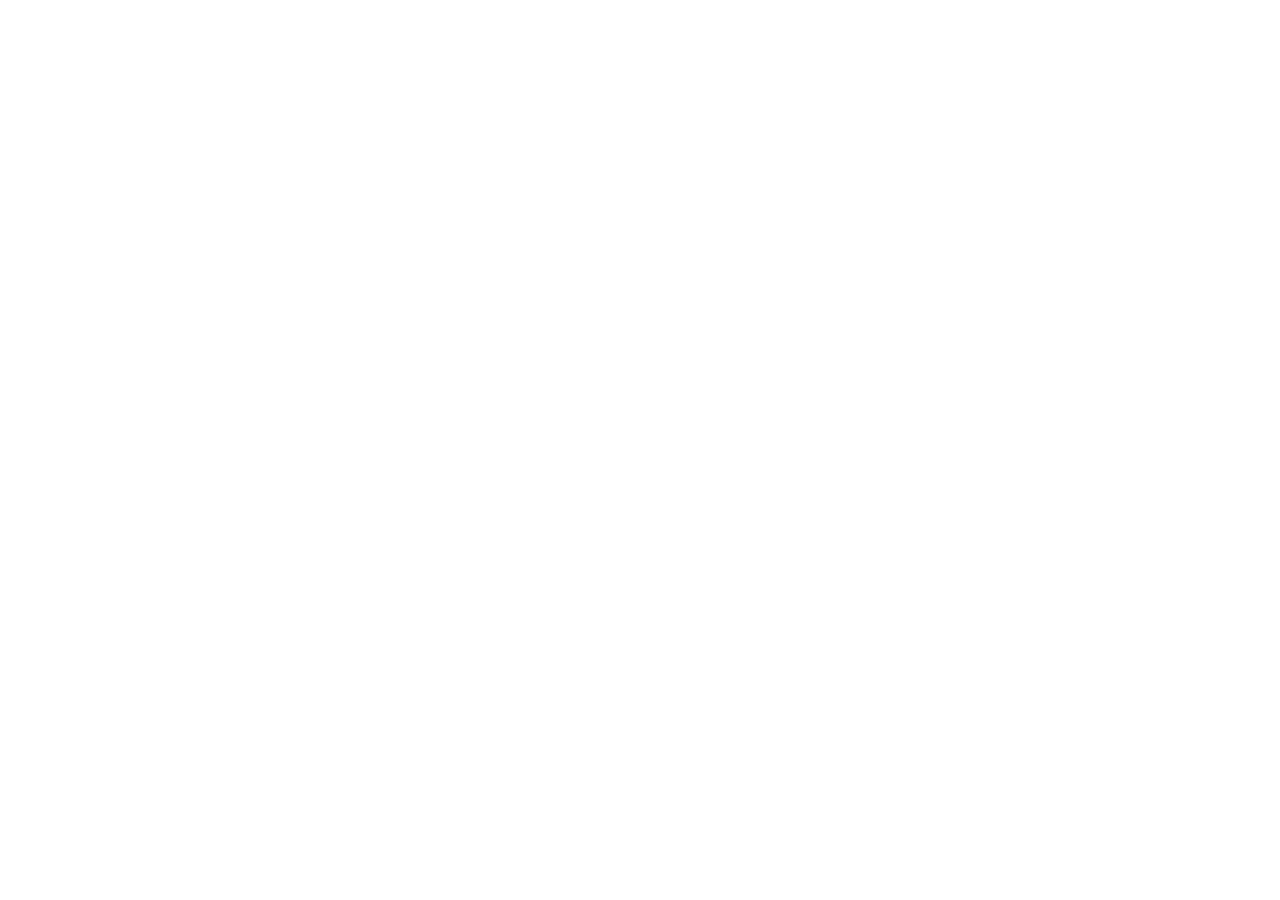
==== framework.html @ 49a5660b "Add framework.html" ====
<!DOCTYPE html>
<html lang="en">
<head>
<meta charset="UTF-8">
<meta name="viewport" content="width=device-width, initial-scale=1.0">
<title>The Integrated Field Marketing Framework — Jason Singh</title>
<link href="https://fonts.googleapis.com/css2?family=DM+Sans:wght@300;400;500;600&family=DM+Serif+Display&display=swap" rel="stylesheet">
<style>
:root{--purple:#7D2AE7;--purple-light:#EEEDFE;--purple-mid:#ccc8f0;--purple-dark:#3C3489;--teal:#07B9CE;--teal-light:#e5f8fa;--teal-mid:#a3e5ea;--teal-dark:#085041;--blue:#2A89DA;--blue-light:#E6F1FB;--text:#1a1a1e;--text-2:#444;--text-3:#666;--text-4:#999;--bg:#fff;--bg-2:#f9f9f7;--border:#e4e4e4;--border-light:#f0f0ee}
*{box-sizing:border-box;margin:0;padding:0}body{font-family:'DM Sans',sans-serif;color:var(--text);background:var(--bg)}
nav{position:sticky;top:0;z-index:100;background:rgba(255,255,255,.95);backdrop-filter:blur(12px);border-bottom:1px solid var(--border);padding:0 40px}
nav .nav-inner{max-width:960px;margin:0 auto;display:flex;align-items:center;justify-content:space-between;height:52px}
nav .nav-name{font-size:13px;font-weight:500}nav .nav-name span{color:var(--purple);font-weight:600}
nav ul{list-style:none;display:flex;gap:6px}
nav a{font-size:11px;font-weight:500;color:var(--text-3);text-decoration:none;padding:6px 12px;border-radius:6px;transition:all .2s}
nav a:hover,nav a.active{background:var(--purple-light);color:var(--purple-dark)}
main{max-width:960px;margin:0 auto;padding:0 40px}
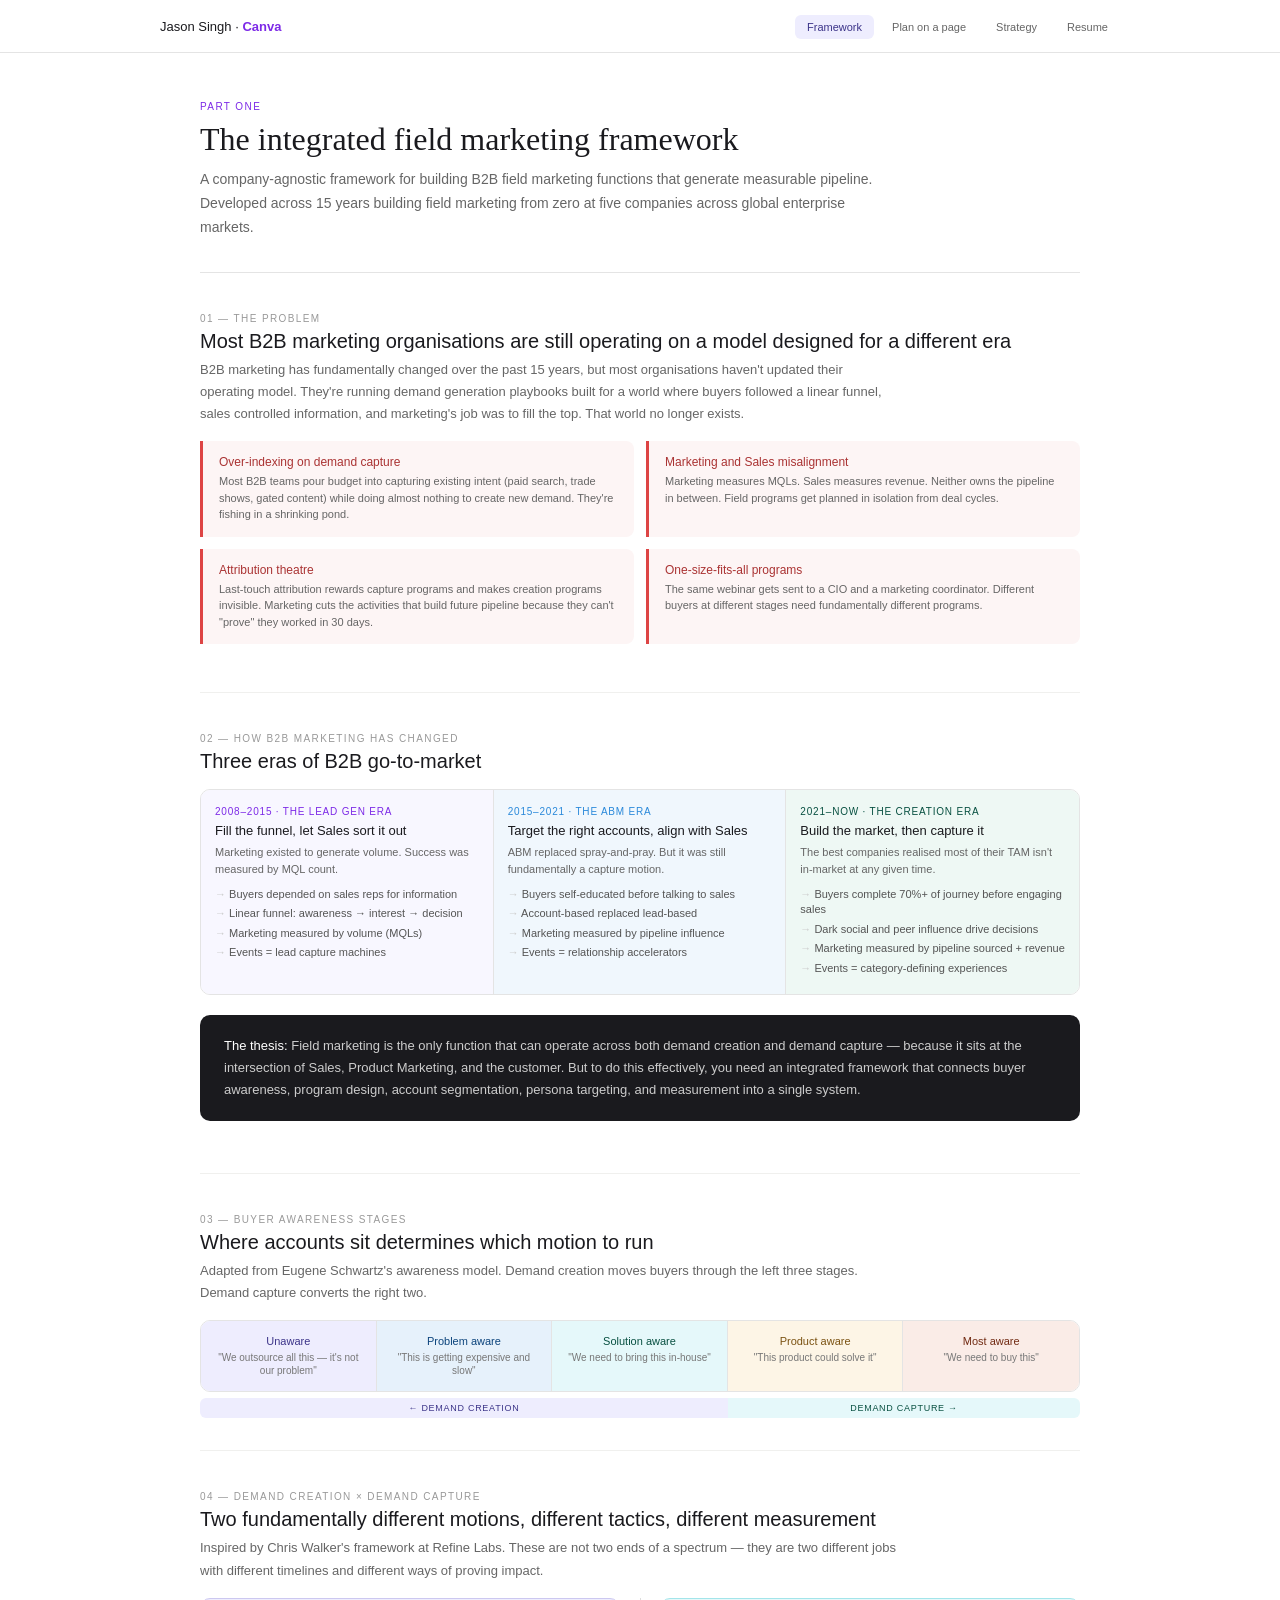
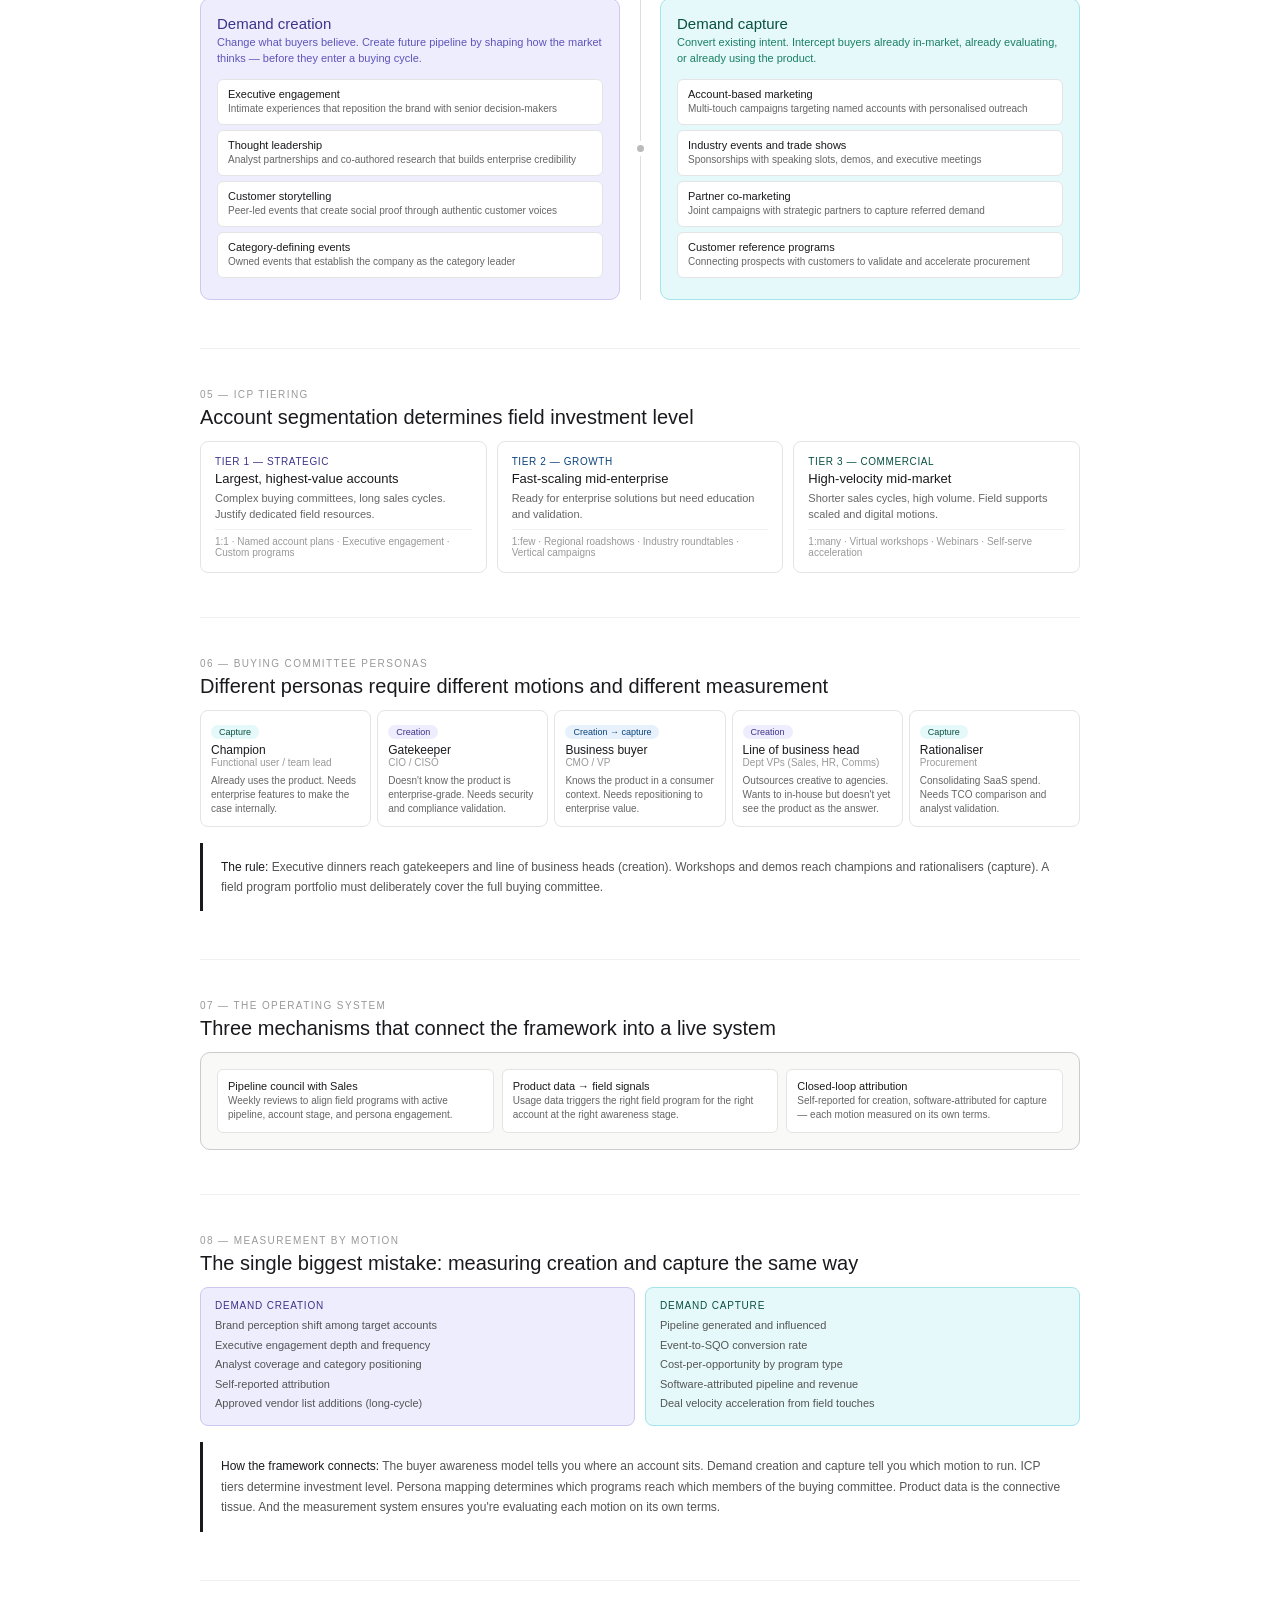
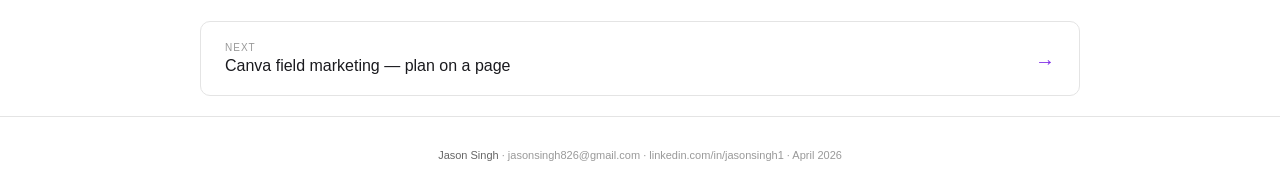
==== commit 2938a61f: "Add files via upload" ====
--- a/framework.html
+++ b/framework.html
@@ -14,4 +14,206 @@
 nav ul{list-style:none;display:flex;gap:6px}
 nav a{font-size:11px;font-weight:500;color:var(--text-3);text-decoration:none;padding:6px 12px;border-radius:6px;transition:all .2s}
 nav a:hover,nav a.active{background:var(--purple-light);color:var(--purple-dark)}
-main{max-width:960px;margin:0 auto;padding:0 40px}+main{max-width:960px;margin:0 auto;padding:0 40px}
+.hero{padding:48px 0 32px;border-bottom:1px solid var(--border)}
+.hero-eyebrow{font-size:10px;font-weight:500;letter-spacing:.14em;text-transform:uppercase;color:var(--purple);margin-bottom:8px}
+.hero h1{font-family:'DM Serif Display',serif;font-size:32px;font-weight:400;line-height:1.2;margin-bottom:10px}
+.hero-sub{font-size:14px;color:var(--text-3);line-height:1.7;max-width:700px}
+.section{padding:40px 0 32px;border-bottom:1px solid var(--border-light)}
+.section:last-child{border:none}
+.sec-num{font-size:10px;font-weight:500;letter-spacing:.14em;text-transform:uppercase;color:var(--text-4);margin-bottom:6px}
+.sec-title{font-size:20px;font-weight:500;margin-bottom:6px}
+.sec-desc{font-size:13px;color:var(--text-3);line-height:1.7;margin-bottom:16px;max-width:700px}
+h3{font-size:14px;font-weight:500;margin-bottom:6px}
+p{font-size:13px;color:var(--text-2);line-height:1.7}
+.problem-grid{display:grid;grid-template-columns:1fr 1fr;gap:12px;margin:16px 0}
+.problem{padding:14px 16px;border-left:3px solid #d44;border-radius:0 8px 8px 0;background:#fdf5f5}
+.problem .pr-ttl{font-size:12px;font-weight:500;color:#a33;margin-bottom:4px}
+.problem .pr-desc{font-size:11px;color:var(--text-3);line-height:1.5}
+.era-grid{display:grid;grid-template-columns:1fr 1fr 1fr;gap:0;border-radius:10px;overflow:hidden;border:1px solid var(--border);margin:16px 0}
+.era{padding:16px 14px}.era:not(:last-child){border-right:1px solid var(--border)}
+.era-label{font-size:10px;font-weight:500;letter-spacing:.08em;text-transform:uppercase;margin-bottom:6px}
+.era-title{font-size:13px;font-weight:500;margin-bottom:6px}
+.era-desc{font-size:11px;color:var(--text-3);line-height:1.5}
+.era-list{list-style:none;padding:0;margin-top:8px}
+.era-list li{font-size:11px;color:#555;padding:2px 0;line-height:1.4}.era-list li::before{content:"→ ";color:#ccc}
+.e1{background:#f8f7ff}.e1 .era-label{color:var(--purple)}
+.e2{background:#f0f7fd}.e2 .era-label{color:var(--blue)}
+.e3{background:#eef8f4}.e3 .era-label{color:var(--teal-dark)}
+.thesis{padding:20px 24px;background:var(--text);color:#fff;border-radius:10px;margin:20px 0}
+.thesis p{color:#ccc;font-size:13px;line-height:1.7}.thesis b{color:#fff;font-weight:500}
+.awareness{display:grid;grid-template-columns:repeat(5,1fr);gap:0;border-radius:10px;overflow:hidden;border:1px solid var(--border);margin:12px 0 6px}
+.aw{padding:14px 10px;text-align:center}.aw:not(:last-child){border-right:1px solid var(--border)}
+.aw-stage{font-size:11px;font-weight:500;margin-bottom:4px}.aw-desc{font-size:10px;color:#777;line-height:1.3}
+.a1{background:var(--purple-light)}.a1 .aw-stage{color:var(--purple-dark)}
+.a2{background:var(--blue-light)}.a2 .aw-stage{color:#0C447C}
+.a3{background:var(--teal-light)}.a3 .aw-stage{color:var(--teal-dark)}
+.a4{background:#FDF5E6}.a4 .aw-stage{color:#7a5212}
+.a5{background:#FAECE7}.a5 .aw-stage{color:#712B13}
+.motion-bar{display:grid;grid-template-columns:3fr 2fr;gap:0;border-radius:6px;overflow:hidden;font-size:9px;font-weight:500;letter-spacing:.08em;text-transform:uppercase}
+.mb-create{background:var(--purple-light);color:var(--purple-dark);padding:5px 12px;text-align:center}
+.mb-capture{background:var(--teal-light);color:var(--teal-dark);padding:5px 12px;text-align:center}
+.motion-cols{display:grid;grid-template-columns:1fr 40px 1fr;gap:0;margin:16px 0}
+.mot{border-radius:10px;padding:16px}
+.mot-create{background:var(--purple-light);border:1px solid var(--purple-mid)}
+.mot-capture{background:var(--teal-light);border:1px solid var(--teal-mid)}
+.mot h3{font-size:15px;font-weight:500;margin-bottom:2px}.mot .mot-sub{font-size:11px;line-height:1.5;margin-bottom:12px}
+.mot-create h3{color:var(--purple-dark)}.mot-create .mot-sub{color:#5e54b8}
+.mot-capture h3{color:var(--teal-dark)}.mot-capture .mot-sub{color:#1a8062}
+.tactic{padding:8px 10px;background:#fff;border:1px solid var(--border);border-radius:6px;margin-bottom:5px}
+.tactic .t-ttl{font-size:11px;font-weight:500}.tactic .t-desc{font-size:10px;color:var(--text-3);line-height:1.4;margin-top:2px}
+.mid{display:flex;flex-direction:column;align-items:center;justify-content:center;gap:4px}
+.mid-line{width:1px;flex:1;background:#ddd}.mid-dot{width:7px;height:7px;border-radius:50%;background:#bbb}
+.icp-grid{display:grid;grid-template-columns:repeat(3,1fr);gap:10px;margin:12px 0}
+.icp{padding:14px;border:1px solid var(--border);border-radius:8px}
+.icp-tier{font-size:10px;font-weight:500;letter-spacing:.06em;text-transform:uppercase;margin-bottom:4px}
+.t1 .icp-tier{color:var(--purple-dark)}.t2 .icp-tier{color:#0C447C}.t3 .icp-tier{color:var(--teal-dark)}
+.icp-name{font-size:13px;font-weight:500;margin-bottom:4px}.icp-detail{font-size:11px;color:var(--text-3);line-height:1.5}
+.icp-approach{font-size:10px;color:var(--text-4);margin-top:6px;padding-top:6px;border-top:1px solid var(--border-light)}
+.persona-grid{display:grid;grid-template-columns:repeat(5,1fr);gap:6px;margin:12px 0}
+.persona{padding:10px;border:1px solid var(--border);border-radius:8px}
+.p-role{font-size:12px;font-weight:500}.p-title{font-size:10px;color:var(--text-4);margin-bottom:6px}
+.p-motion{display:inline-block;font-size:9px;font-weight:500;padding:2px 8px;border-radius:10px;margin-bottom:4px}
+.p-motion.creation{background:var(--purple-light);color:var(--purple-dark)}
+.p-motion.capture{background:var(--teal-light);color:var(--teal-dark)}
+.p-motion.both{background:var(--blue-light);color:#0C447C}
+.p-desc{font-size:10px;color:var(--text-3);line-height:1.4;margin-top:4px}
+.bridge{padding:16px;border:1px solid #ccc;border-radius:10px;background:var(--bg-2);margin:12px 0}
+.bridge-label{font-size:10px;font-weight:500;letter-spacing:.1em;text-transform:uppercase;color:var(--text-4);margin-bottom:8px}
+.bridge-grid{display:grid;grid-template-columns:1fr 1fr 1fr;gap:8px}
+.b-item{padding:10px;border-radius:6px;border:1px solid var(--border);background:#fff}
+.b-item .b-ttl{font-size:11px;font-weight:500}.b-item .b-desc{font-size:10px;color:var(--text-3);line-height:1.4;margin-top:2px}
+.measure{display:grid;grid-template-columns:1fr 1fr;gap:10px;margin:12px 0}
+.m-col{padding:12px 14px;border-radius:8px}
+.m-create{background:var(--purple-light);border:1px solid var(--purple-mid)}
+.m-capture{background:var(--teal-light);border:1px solid var(--teal-mid)}
+.m-col .m-label{font-size:10px;font-weight:500;letter-spacing:.08em;text-transform:uppercase;margin-bottom:5px}
+.m-create .m-label{color:var(--purple-dark)}.m-capture .m-label{color:var(--teal-dark)}
+.m-col ul{list-style:none;padding:0}.m-col li{font-size:11px;color:#555;padding:2px 0;line-height:1.4}
+.insight{padding:14px 18px;border-left:3px solid var(--text);font-size:12px;color:#555;line-height:1.7;margin:16px 0}.insight b{color:var(--text);font-weight:500}
+.next-page{display:block;margin:40px 0 20px;padding:20px 24px;border:1px solid var(--border);border-radius:10px;text-decoration:none;color:var(--text);transition:all .2s}
+.next-page:hover{border-color:var(--purple);box-shadow:0 4px 20px rgba(125,42,231,.08)}
+.next-page .np-label{font-size:10px;font-weight:500;letter-spacing:.1em;text-transform:uppercase;color:var(--text-4);margin-bottom:4px}
+.next-page .np-title{font-size:16px;font-weight:500}
+.next-page .np-arrow{float:right;font-size:20px;color:var(--purple);margin-top:8px}
+footer{padding:32px 0;margin-top:20px;border-top:1px solid var(--border);font-size:11px;color:var(--text-4);text-align:center}footer b{color:var(--text-3);font-weight:500}
+</style>
+</head>
+<body>
+<nav><div class="nav-inner">
+<div class="nav-name">Jason Singh · <span>Canva</span></div>
+<ul>
+<li><a href="framework.html" class="active">Framework</a></li>
+<li><a href="plan.html">Plan on a page</a></li>
+<li><a href="strategy.html">Strategy</a></li>
+<li><a href="resume.html">Resume</a></li>
+</ul>
+</div></nav>
+<main>
+<div class="hero">
+<div class="hero-eyebrow">Part one</div>
+<h1>The integrated field marketing framework</h1>
+<p class="hero-sub">A company-agnostic framework for building B2B field marketing functions that generate measurable pipeline. Developed across 15 years building field marketing from zero at five companies across global enterprise markets.</p>
+</div>
+
+<div class="section">
+<div class="sec-num">01 — The problem</div>
+<div class="sec-title">Most B2B marketing organisations are still operating on a model designed for a different era</div>
+<p class="sec-desc">B2B marketing has fundamentally changed over the past 15 years, but most organisations haven't updated their operating model. They're running demand generation playbooks built for a world where buyers followed a linear funnel, sales controlled information, and marketing's job was to fill the top. That world no longer exists.</p>
+<div class="problem-grid">
+<div class="problem"><div class="pr-ttl">Over-indexing on demand capture</div><div class="pr-desc">Most B2B teams pour budget into capturing existing intent (paid search, trade shows, gated content) while doing almost nothing to create new demand. They're fishing in a shrinking pond.</div></div>
+<div class="problem"><div class="pr-ttl">Marketing and Sales misalignment</div><div class="pr-desc">Marketing measures MQLs. Sales measures revenue. Neither owns the pipeline in between. Field programs get planned in isolation from deal cycles.</div></div>
+<div class="problem"><div class="pr-ttl">Attribution theatre</div><div class="pr-desc">Last-touch attribution rewards capture programs and makes creation programs invisible. Marketing cuts the activities that build future pipeline because they can't "prove" they worked in 30 days.</div></div>
+<div class="problem"><div class="pr-ttl">One-size-fits-all programs</div><div class="pr-desc">The same webinar gets sent to a CIO and a marketing coordinator. Different buyers at different stages need fundamentally different programs.</div></div>
+</div></div>
+
+<div class="section">
+<div class="sec-num">02 — How B2B marketing has changed</div>
+<div class="sec-title">Three eras of B2B go-to-market</div>
+<div class="era-grid">
+<div class="era e1"><div class="era-label">2008–2015 · The lead gen era</div><div class="era-title">Fill the funnel, let Sales sort it out</div><div class="era-desc">Marketing existed to generate volume. Success was measured by MQL count.</div><ul class="era-list"><li>Buyers depended on sales reps for information</li><li>Linear funnel: awareness → interest → decision</li><li>Marketing measured by volume (MQLs)</li><li>Events = lead capture machines</li></ul></div>
+<div class="era e2"><div class="era-label">2015–2021 · The ABM era</div><div class="era-title">Target the right accounts, align with Sales</div><div class="era-desc">ABM replaced spray-and-pray. But it was still fundamentally a capture motion.</div><ul class="era-list"><li>Buyers self-educated before talking to sales</li><li>Account-based replaced lead-based</li><li>Marketing measured by pipeline influence</li><li>Events = relationship accelerators</li></ul></div>
+<div class="era e3"><div class="era-label">2021–now · The creation era</div><div class="era-title">Build the market, then capture it</div><div class="era-desc">The best companies realised most of their TAM isn't in-market at any given time.</div><ul class="era-list"><li>Buyers complete 70%+ of journey before engaging sales</li><li>Dark social and peer influence drive decisions</li><li>Marketing measured by pipeline sourced + revenue</li><li>Events = category-defining experiences</li></ul></div>
+</div>
+<div class="thesis"><p><b>The thesis:</b> Field marketing is the only function that can operate across both demand creation and demand capture — because it sits at the intersection of Sales, Product Marketing, and the customer. But to do this effectively, you need an integrated framework that connects buyer awareness, program design, account segmentation, persona targeting, and measurement into a single system.</p></div>
+</div>
+
+<div class="section">
+<div class="sec-num">03 — Buyer awareness stages</div>
+<div class="sec-title">Where accounts sit determines which motion to run</div>
+<p class="sec-desc">Adapted from Eugene Schwartz's awareness model. Demand creation moves buyers through the left three stages. Demand capture converts the right two.</p>
+<div class="awareness">
+<div class="aw a1"><div class="aw-stage">Unaware</div><div class="aw-desc">"We outsource all this — it's not our problem"</div></div>
+<div class="aw a2"><div class="aw-stage">Problem aware</div><div class="aw-desc">"This is getting expensive and slow"</div></div>
+<div class="aw a3"><div class="aw-stage">Solution aware</div><div class="aw-desc">"We need to bring this in-house"</div></div>
+<div class="aw a4"><div class="aw-stage">Product aware</div><div class="aw-desc">"This product could solve it"</div></div>
+<div class="aw a5"><div class="aw-stage">Most aware</div><div class="aw-desc">"We need to buy this"</div></div>
+</div>
+<div class="motion-bar"><div class="mb-create">← Demand creation</div><div class="mb-capture">Demand capture →</div></div>
+</div>
+
+<div class="section">
+<div class="sec-num">04 — Demand creation × demand capture</div>
+<div class="sec-title">Two fundamentally different motions, different tactics, different measurement</div>
+<p class="sec-desc">Inspired by Chris Walker's framework at Refine Labs. These are not two ends of a spectrum — they are two different jobs with different timelines and different ways of proving impact.</p>
+<div class="motion-cols">
+<div class="mot mot-create"><h3>Demand creation</h3><div class="mot-sub">Change what buyers believe. Create future pipeline by shaping how the market thinks — before they enter a buying cycle.</div>
+<div class="tactic"><div class="t-ttl">Executive engagement</div><div class="t-desc">Intimate experiences that reposition the brand with senior decision-makers</div></div>
+<div class="tactic"><div class="t-ttl">Thought leadership</div><div class="t-desc">Analyst partnerships and co-authored research that builds enterprise credibility</div></div>
+<div class="tactic"><div class="t-ttl">Customer storytelling</div><div class="t-desc">Peer-led events that create social proof through authentic customer voices</div></div>
+<div class="tactic"><div class="t-ttl">Category-defining events</div><div class="t-desc">Owned events that establish the company as the category leader</div></div>
+</div>
+<div class="mid"><div class="mid-line"></div><div class="mid-dot"></div><div class="mid-line"></div></div>
+<div class="mot mot-capture"><h3>Demand capture</h3><div class="mot-sub">Convert existing intent. Intercept buyers already in-market, already evaluating, or already using the product.</div>
+<div class="tactic"><div class="t-ttl">Account-based marketing</div><div class="t-desc">Multi-touch campaigns targeting named accounts with personalised outreach</div></div>
+<div class="tactic"><div class="t-ttl">Industry events and trade shows</div><div class="t-desc">Sponsorships with speaking slots, demos, and executive meetings</div></div>
+<div class="tactic"><div class="t-ttl">Partner co-marketing</div><div class="t-desc">Joint campaigns with strategic partners to capture referred demand</div></div>
+<div class="tactic"><div class="t-ttl">Customer reference programs</div><div class="t-desc">Connecting prospects with customers to validate and accelerate procurement</div></div>
+</div></div></div>
+
+<div class="section">
+<div class="sec-num">05 — ICP tiering</div>
+<div class="sec-title">Account segmentation determines field investment level</div>
+<div class="icp-grid">
+<div class="icp t1"><div class="icp-tier">Tier 1 — Strategic</div><div class="icp-name">Largest, highest-value accounts</div><div class="icp-detail">Complex buying committees, long sales cycles. Justify dedicated field resources.</div><div class="icp-approach">1:1 · Named account plans · Executive engagement · Custom programs</div></div>
+<div class="icp t2"><div class="icp-tier">Tier 2 — Growth</div><div class="icp-name">Fast-scaling mid-enterprise</div><div class="icp-detail">Ready for enterprise solutions but need education and validation.</div><div class="icp-approach">1:few · Regional roadshows · Industry roundtables · Vertical campaigns</div></div>
+<div class="icp t3"><div class="icp-tier">Tier 3 — Commercial</div><div class="icp-name">High-velocity mid-market</div><div class="icp-detail">Shorter sales cycles, high volume. Field supports scaled and digital motions.</div><div class="icp-approach">1:many · Virtual workshops · Webinars · Self-serve acceleration</div></div>
+</div></div>
+
+<div class="section">
+<div class="sec-num">06 — Buying committee personas</div>
+<div class="sec-title">Different personas require different motions and different measurement</div>
+<div class="persona-grid">
+<div class="persona"><div class="p-motion capture">Capture</div><div class="p-role">Champion</div><div class="p-title">Functional user / team lead</div><div class="p-desc">Already uses the product. Needs enterprise features to make the case internally.</div></div>
+<div class="persona"><div class="p-motion creation">Creation</div><div class="p-role">Gatekeeper</div><div class="p-title">CIO / CISO</div><div class="p-desc">Doesn't know the product is enterprise-grade. Needs security and compliance validation.</div></div>
+<div class="persona"><div class="p-motion both">Creation → capture</div><div class="p-role">Business buyer</div><div class="p-title">CMO / VP</div><div class="p-desc">Knows the product in a consumer context. Needs repositioning to enterprise value.</div></div>
+<div class="persona"><div class="p-motion creation">Creation</div><div class="p-role">Line of business head</div><div class="p-title">Dept VPs (Sales, HR, Comms)</div><div class="p-desc">Outsources creative to agencies. Wants to in-house but doesn't yet see the product as the answer.</div></div>
+<div class="persona"><div class="p-motion capture">Capture</div><div class="p-role">Rationaliser</div><div class="p-title">Procurement</div><div class="p-desc">Consolidating SaaS spend. Needs TCO comparison and analyst validation.</div></div>
+</div>
+<div class="insight"><b>The rule:</b> Executive dinners reach gatekeepers and line of business heads (creation). Workshops and demos reach champions and rationalisers (capture). A field program portfolio must deliberately cover the full buying committee.</div>
+</div>
+
+<div class="section">
+<div class="sec-num">07 — The operating system</div>
+<div class="sec-title">Three mechanisms that connect the framework into a live system</div>
+<div class="bridge"><div class="bridge-grid">
+<div class="b-item"><div class="b-ttl">Pipeline council with Sales</div><div class="b-desc">Weekly reviews to align field programs with active pipeline, account stage, and persona engagement.</div></div>
+<div class="b-item"><div class="b-ttl">Product data → field signals</div><div class="b-desc">Usage data triggers the right field program for the right account at the right awareness stage.</div></div>
+<div class="b-item"><div class="b-ttl">Closed-loop attribution</div><div class="b-desc">Self-reported for creation, software-attributed for capture — each motion measured on its own terms.</div></div>
+</div></div></div>
+
+<div class="section">
+<div class="sec-num">08 — Measurement by motion</div>
+<div class="sec-title">The single biggest mistake: measuring creation and capture the same way</div>
+<div class="measure">
+<div class="m-col m-create"><div class="m-label">Demand creation</div><ul><li>Brand perception shift among target accounts</li><li>Executive engagement depth and frequency</li><li>Analyst coverage and category positioning</li><li>Self-reported attribution</li><li>Approved vendor list additions (long-cycle)</li></ul></div>
+<div class="m-col m-capture"><div class="m-label">Demand capture</div><ul><li>Pipeline generated and influenced</li><li>Event-to-SQO conversion rate</li><li>Cost-per-opportunity by program type</li><li>Software-attributed pipeline and revenue</li><li>Deal velocity acceleration from field touches</li></ul></div>
+</div>
+<div class="insight"><b>How the framework connects:</b> The buyer awareness model tells you where an account sits. Demand creation and capture tell you which motion to run. ICP tiers determine investment level. Persona mapping determines which programs reach which members of the buying committee. Product data is the connective tissue. And the measurement system ensures you're evaluating each motion on its own terms.</div>
+</div>
+
+<a href="plan.html" class="next-page"><span class="np-arrow">→</span><div class="np-label">Next</div><div class="np-title">Canva field marketing — plan on a page</div></a>
+</main>
+<footer><b>Jason Singh</b> · jasonsingh826@gmail.com · linkedin.com/in/jasonsingh1 · April 2026</footer>
+</body>
+</html>
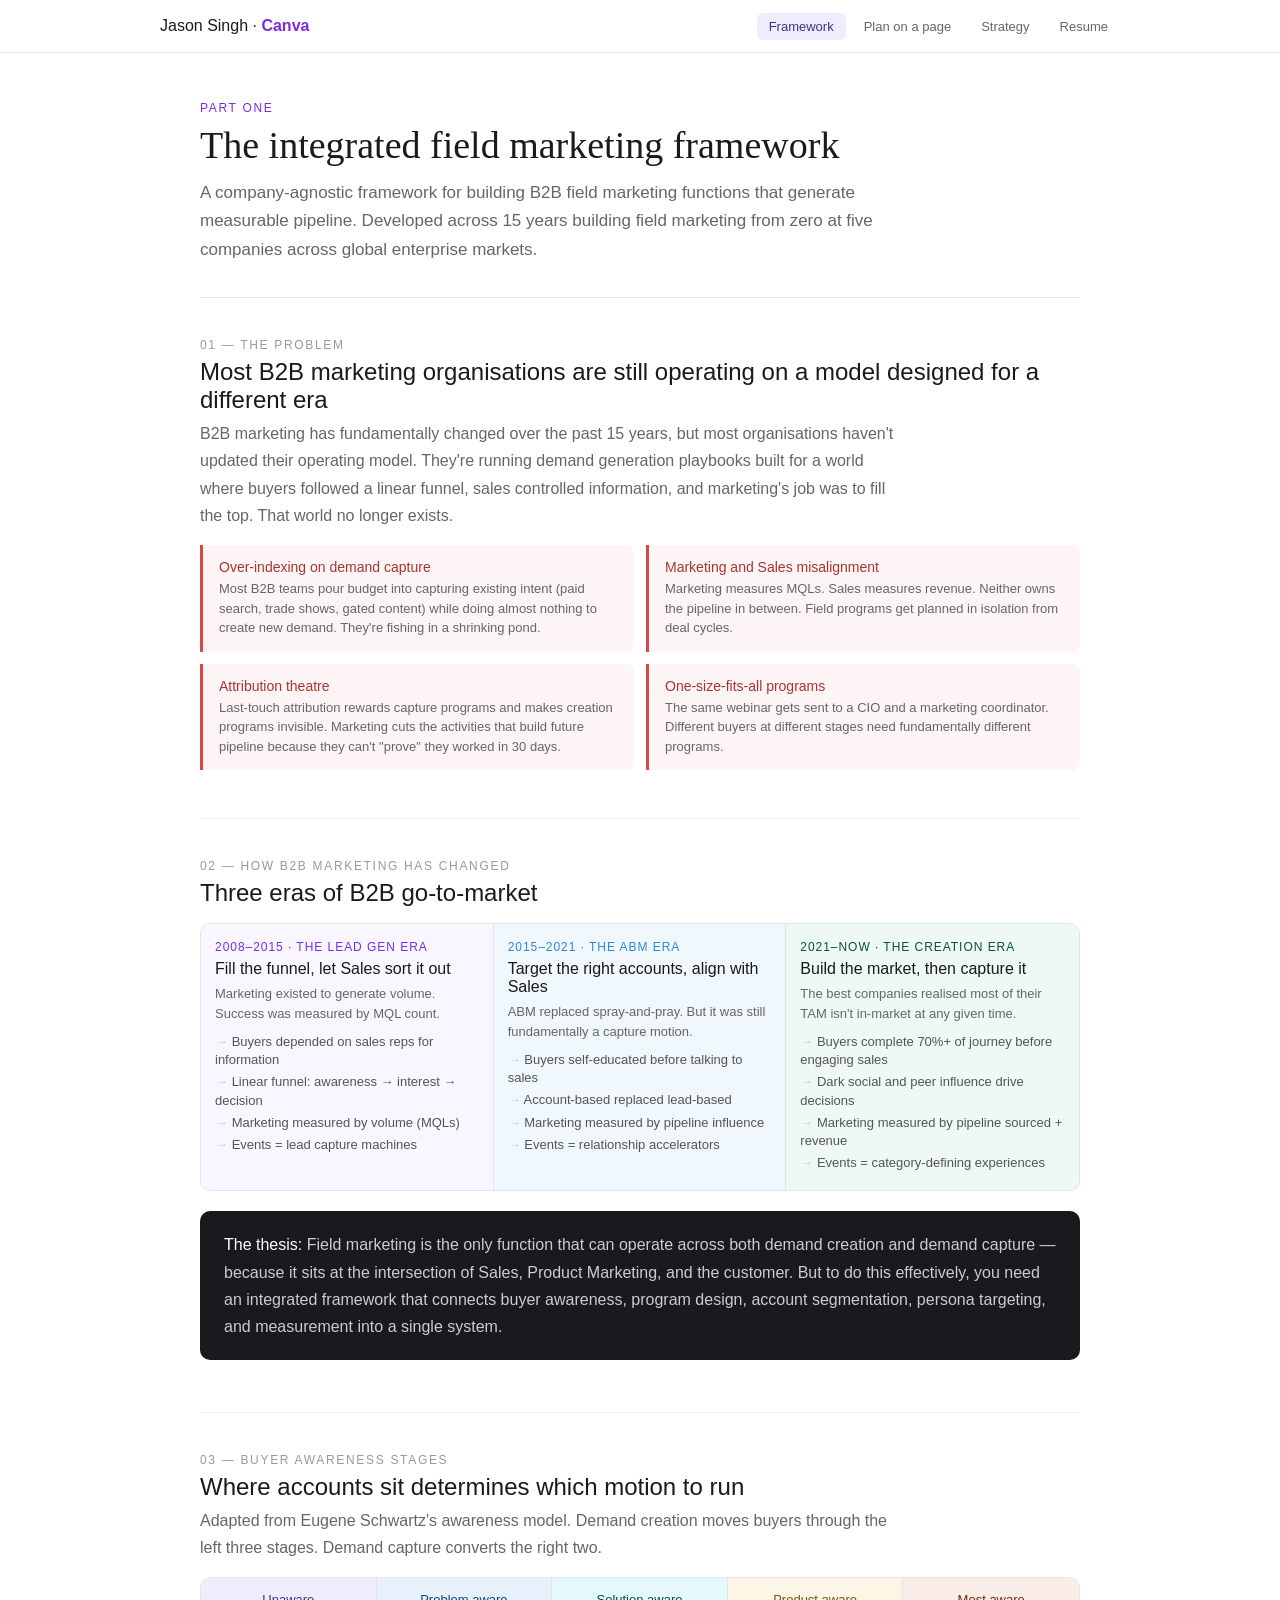
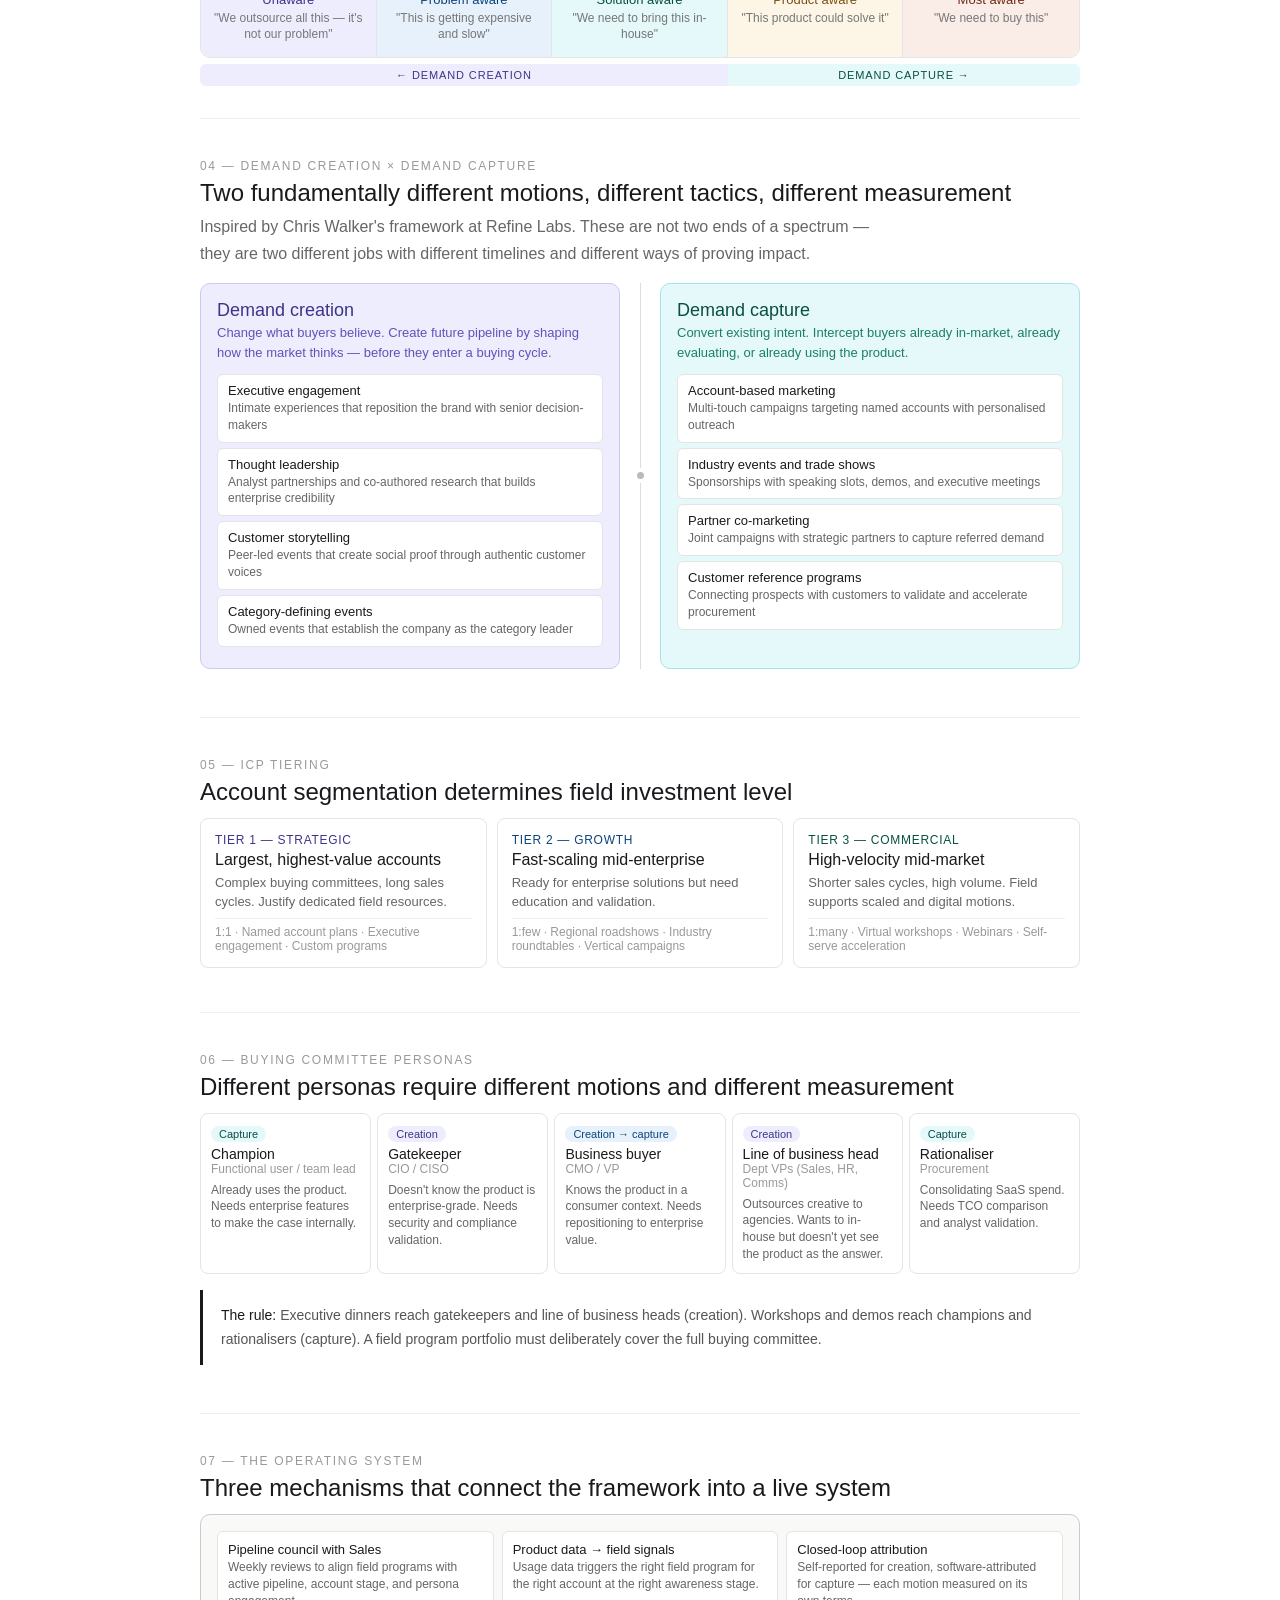
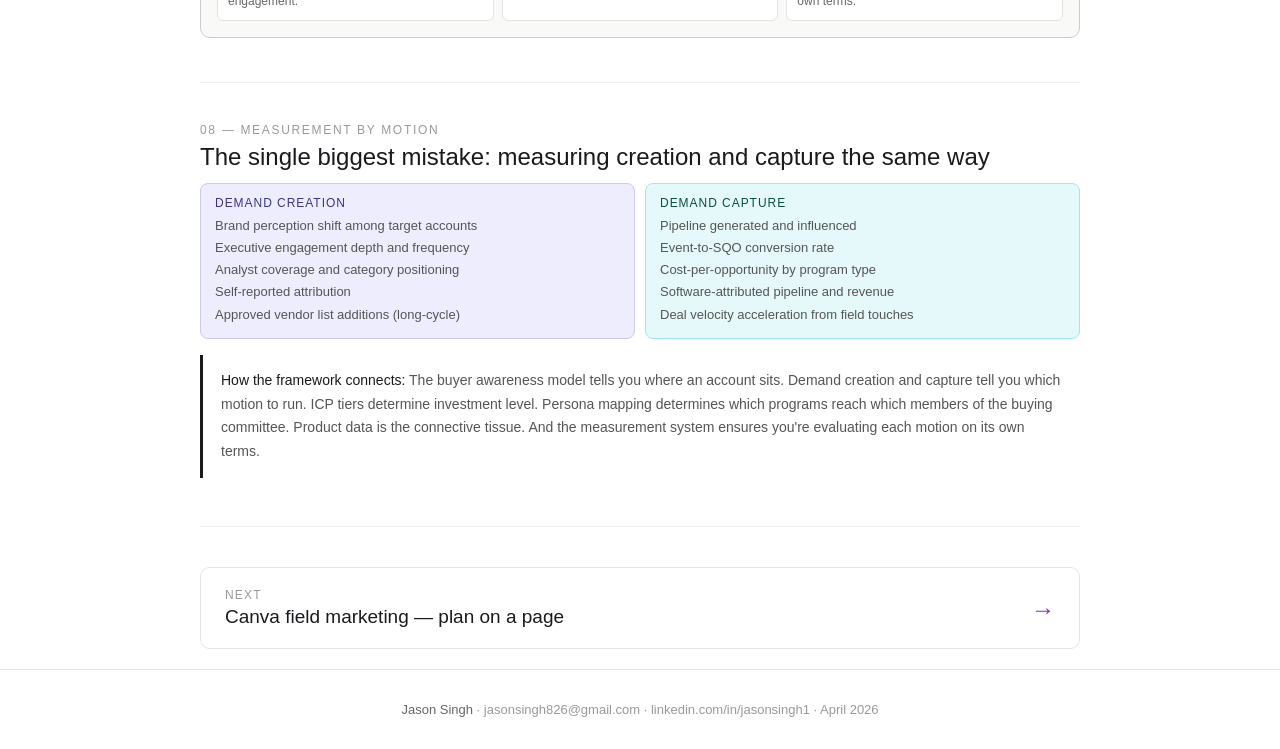
==== commit 12619e24: "Add files via upload" ====
--- a/framework.html
+++ b/framework.html
@@ -10,93 +10,93 @@
 *{box-sizing:border-box;margin:0;padding:0}body{font-family:'DM Sans',sans-serif;color:var(--text);background:var(--bg)}
 nav{position:sticky;top:0;z-index:100;background:rgba(255,255,255,.95);backdrop-filter:blur(12px);border-bottom:1px solid var(--border);padding:0 40px}
 nav .nav-inner{max-width:960px;margin:0 auto;display:flex;align-items:center;justify-content:space-between;height:52px}
-nav .nav-name{font-size:13px;font-weight:500}nav .nav-name span{color:var(--purple);font-weight:600}
+nav .nav-name{font-size:16px;font-weight:500}nav .nav-name span{color:var(--purple);font-weight:600}
 nav ul{list-style:none;display:flex;gap:6px}
-nav a{font-size:11px;font-weight:500;color:var(--text-3);text-decoration:none;padding:6px 12px;border-radius:6px;transition:all .2s}
+nav a{font-size:13px;font-weight:500;color:var(--text-3);text-decoration:none;padding:6px 12px;border-radius:6px;transition:all .2s}
 nav a:hover,nav a.active{background:var(--purple-light);color:var(--purple-dark)}
 main{max-width:960px;margin:0 auto;padding:0 40px}
 .hero{padding:48px 0 32px;border-bottom:1px solid var(--border)}
-.hero-eyebrow{font-size:10px;font-weight:500;letter-spacing:.14em;text-transform:uppercase;color:var(--purple);margin-bottom:8px}
-.hero h1{font-family:'DM Serif Display',serif;font-size:32px;font-weight:400;line-height:1.2;margin-bottom:10px}
-.hero-sub{font-size:14px;color:var(--text-3);line-height:1.7;max-width:700px}
+.hero-eyebrow{font-size:12px;font-weight:500;letter-spacing:.14em;text-transform:uppercase;color:var(--purple);margin-bottom:8px}
+.hero h1{font-family:'DM Serif Display',serif;font-size:38px;font-weight:400;line-height:1.2;margin-bottom:10px}
+.hero-sub{font-size:17px;color:var(--text-3);line-height:1.7;max-width:700px}
 .section{padding:40px 0 32px;border-bottom:1px solid var(--border-light)}
 .section:last-child{border:none}
-.sec-num{font-size:10px;font-weight:500;letter-spacing:.14em;text-transform:uppercase;color:var(--text-4);margin-bottom:6px}
-.sec-title{font-size:20px;font-weight:500;margin-bottom:6px}
-.sec-desc{font-size:13px;color:var(--text-3);line-height:1.7;margin-bottom:16px;max-width:700px}
-h3{font-size:14px;font-weight:500;margin-bottom:6px}
-p{font-size:13px;color:var(--text-2);line-height:1.7}
+.sec-num{font-size:12px;font-weight:500;letter-spacing:.14em;text-transform:uppercase;color:var(--text-4);margin-bottom:6px}
+.sec-title{font-size:24px;font-weight:500;margin-bottom:6px}
+.sec-desc{font-size:16px;color:var(--text-3);line-height:1.7;margin-bottom:16px;max-width:700px}
+h3{font-size:17px;font-weight:500;margin-bottom:6px}
+p{font-size:16px;color:var(--text-2);line-height:1.7}
 .problem-grid{display:grid;grid-template-columns:1fr 1fr;gap:12px;margin:16px 0}
 .problem{padding:14px 16px;border-left:3px solid #d44;border-radius:0 8px 8px 0;background:#fdf5f5}
-.problem .pr-ttl{font-size:12px;font-weight:500;color:#a33;margin-bottom:4px}
-.problem .pr-desc{font-size:11px;color:var(--text-3);line-height:1.5}
+.problem .pr-ttl{font-size:14px;font-weight:500;color:#a33;margin-bottom:4px}
+.problem .pr-desc{font-size:13px;color:var(--text-3);line-height:1.5}
 .era-grid{display:grid;grid-template-columns:1fr 1fr 1fr;gap:0;border-radius:10px;overflow:hidden;border:1px solid var(--border);margin:16px 0}
 .era{padding:16px 14px}.era:not(:last-child){border-right:1px solid var(--border)}
-.era-label{font-size:10px;font-weight:500;letter-spacing:.08em;text-transform:uppercase;margin-bottom:6px}
-.era-title{font-size:13px;font-weight:500;margin-bottom:6px}
-.era-desc{font-size:11px;color:var(--text-3);line-height:1.5}
+.era-label{font-size:12px;font-weight:500;letter-spacing:.08em;text-transform:uppercase;margin-bottom:6px}
+.era-title{font-size:16px;font-weight:500;margin-bottom:6px}
+.era-desc{font-size:13px;color:var(--text-3);line-height:1.5}
 .era-list{list-style:none;padding:0;margin-top:8px}
-.era-list li{font-size:11px;color:#555;padding:2px 0;line-height:1.4}.era-list li::before{content:"→ ";color:#ccc}
+.era-list li{font-size:13px;color:#555;padding:2px 0;line-height:1.4}.era-list li::before{content:"→ ";color:#ccc}
 .e1{background:#f8f7ff}.e1 .era-label{color:var(--purple)}
 .e2{background:#f0f7fd}.e2 .era-label{color:var(--blue)}
 .e3{background:#eef8f4}.e3 .era-label{color:var(--teal-dark)}
 .thesis{padding:20px 24px;background:var(--text);color:#fff;border-radius:10px;margin:20px 0}
-.thesis p{color:#ccc;font-size:13px;line-height:1.7}.thesis b{color:#fff;font-weight:500}
+.thesis p{color:#ccc;font-size:16px;line-height:1.7}.thesis b{color:#fff;font-weight:500}
 .awareness{display:grid;grid-template-columns:repeat(5,1fr);gap:0;border-radius:10px;overflow:hidden;border:1px solid var(--border);margin:12px 0 6px}
 .aw{padding:14px 10px;text-align:center}.aw:not(:last-child){border-right:1px solid var(--border)}
-.aw-stage{font-size:11px;font-weight:500;margin-bottom:4px}.aw-desc{font-size:10px;color:#777;line-height:1.3}
+.aw-stage{font-size:13px;font-weight:500;margin-bottom:4px}.aw-desc{font-size:12px;color:#777;line-height:1.3}
 .a1{background:var(--purple-light)}.a1 .aw-stage{color:var(--purple-dark)}
 .a2{background:var(--blue-light)}.a2 .aw-stage{color:#0C447C}
 .a3{background:var(--teal-light)}.a3 .aw-stage{color:var(--teal-dark)}
 .a4{background:#FDF5E6}.a4 .aw-stage{color:#7a5212}
 .a5{background:#FAECE7}.a5 .aw-stage{color:#712B13}
-.motion-bar{display:grid;grid-template-columns:3fr 2fr;gap:0;border-radius:6px;overflow:hidden;font-size:9px;font-weight:500;letter-spacing:.08em;text-transform:uppercase}
+.motion-bar{display:grid;grid-template-columns:3fr 2fr;gap:0;border-radius:6px;overflow:hidden;font-size:11px;font-weight:500;letter-spacing:.08em;text-transform:uppercase}
 .mb-create{background:var(--purple-light);color:var(--purple-dark);padding:5px 12px;text-align:center}
 .mb-capture{background:var(--teal-light);color:var(--teal-dark);padding:5px 12px;text-align:center}
 .motion-cols{display:grid;grid-template-columns:1fr 40px 1fr;gap:0;margin:16px 0}
 .mot{border-radius:10px;padding:16px}
 .mot-create{background:var(--purple-light);border:1px solid var(--purple-mid)}
 .mot-capture{background:var(--teal-light);border:1px solid var(--teal-mid)}
-.mot h3{font-size:15px;font-weight:500;margin-bottom:2px}.mot .mot-sub{font-size:11px;line-height:1.5;margin-bottom:12px}
+.mot h3{font-size:18px;font-weight:500;margin-bottom:2px}.mot .mot-sub{font-size:13px;line-height:1.5;margin-bottom:12px}
 .mot-create h3{color:var(--purple-dark)}.mot-create .mot-sub{color:#5e54b8}
 .mot-capture h3{color:var(--teal-dark)}.mot-capture .mot-sub{color:#1a8062}
 .tactic{padding:8px 10px;background:#fff;border:1px solid var(--border);border-radius:6px;margin-bottom:5px}
-.tactic .t-ttl{font-size:11px;font-weight:500}.tactic .t-desc{font-size:10px;color:var(--text-3);line-height:1.4;margin-top:2px}
+.tactic .t-ttl{font-size:13px;font-weight:500}.tactic .t-desc{font-size:12px;color:var(--text-3);line-height:1.4;margin-top:2px}
 .mid{display:flex;flex-direction:column;align-items:center;justify-content:center;gap:4px}
 .mid-line{width:1px;flex:1;background:#ddd}.mid-dot{width:7px;height:7px;border-radius:50%;background:#bbb}
 .icp-grid{display:grid;grid-template-columns:repeat(3,1fr);gap:10px;margin:12px 0}
 .icp{padding:14px;border:1px solid var(--border);border-radius:8px}
-.icp-tier{font-size:10px;font-weight:500;letter-spacing:.06em;text-transform:uppercase;margin-bottom:4px}
+.icp-tier{font-size:12px;font-weight:500;letter-spacing:.06em;text-transform:uppercase;margin-bottom:4px}
 .t1 .icp-tier{color:var(--purple-dark)}.t2 .icp-tier{color:#0C447C}.t3 .icp-tier{color:var(--teal-dark)}
-.icp-name{font-size:13px;font-weight:500;margin-bottom:4px}.icp-detail{font-size:11px;color:var(--text-3);line-height:1.5}
-.icp-approach{font-size:10px;color:var(--text-4);margin-top:6px;padding-top:6px;border-top:1px solid var(--border-light)}
+.icp-name{font-size:16px;font-weight:500;margin-bottom:4px}.icp-detail{font-size:13px;color:var(--text-3);line-height:1.5}
+.icp-approach{font-size:12px;color:var(--text-4);margin-top:6px;padding-top:6px;border-top:1px solid var(--border-light)}
 .persona-grid{display:grid;grid-template-columns:repeat(5,1fr);gap:6px;margin:12px 0}
 .persona{padding:10px;border:1px solid var(--border);border-radius:8px}
-.p-role{font-size:12px;font-weight:500}.p-title{font-size:10px;color:var(--text-4);margin-bottom:6px}
-.p-motion{display:inline-block;font-size:9px;font-weight:500;padding:2px 8px;border-radius:10px;margin-bottom:4px}
+.p-role{font-size:14px;font-weight:500}.p-title{font-size:12px;color:var(--text-4);margin-bottom:6px}
+.p-motion{display:inline-block;font-size:11px;font-weight:500;padding:2px 8px;border-radius:10px;margin-bottom:4px}
 .p-motion.creation{background:var(--purple-light);color:var(--purple-dark)}
 .p-motion.capture{background:var(--teal-light);color:var(--teal-dark)}
 .p-motion.both{background:var(--blue-light);color:#0C447C}
-.p-desc{font-size:10px;color:var(--text-3);line-height:1.4;margin-top:4px}
+.p-desc{font-size:12px;color:var(--text-3);line-height:1.4;margin-top:4px}
 .bridge{padding:16px;border:1px solid #ccc;border-radius:10px;background:var(--bg-2);margin:12px 0}
-.bridge-label{font-size:10px;font-weight:500;letter-spacing:.1em;text-transform:uppercase;color:var(--text-4);margin-bottom:8px}
+.bridge-label{font-size:12px;font-weight:500;letter-spacing:.1em;text-transform:uppercase;color:var(--text-4);margin-bottom:8px}
 .bridge-grid{display:grid;grid-template-columns:1fr 1fr 1fr;gap:8px}
 .b-item{padding:10px;border-radius:6px;border:1px solid var(--border);background:#fff}
-.b-item .b-ttl{font-size:11px;font-weight:500}.b-item .b-desc{font-size:10px;color:var(--text-3);line-height:1.4;margin-top:2px}
+.b-item .b-ttl{font-size:13px;font-weight:500}.b-item .b-desc{font-size:12px;color:var(--text-3);line-height:1.4;margin-top:2px}
 .measure{display:grid;grid-template-columns:1fr 1fr;gap:10px;margin:12px 0}
 .m-col{padding:12px 14px;border-radius:8px}
 .m-create{background:var(--purple-light);border:1px solid var(--purple-mid)}
 .m-capture{background:var(--teal-light);border:1px solid var(--teal-mid)}
-.m-col .m-label{font-size:10px;font-weight:500;letter-spacing:.08em;text-transform:uppercase;margin-bottom:5px}
+.m-col .m-label{font-size:12px;font-weight:500;letter-spacing:.08em;text-transform:uppercase;margin-bottom:5px}
 .m-create .m-label{color:var(--purple-dark)}.m-capture .m-label{color:var(--teal-dark)}
-.m-col ul{list-style:none;padding:0}.m-col li{font-size:11px;color:#555;padding:2px 0;line-height:1.4}
-.insight{padding:14px 18px;border-left:3px solid var(--text);font-size:12px;color:#555;line-height:1.7;margin:16px 0}.insight b{color:var(--text);font-weight:500}
+.m-col ul{list-style:none;padding:0}.m-col li{font-size:13px;color:#555;padding:2px 0;line-height:1.4}
+.insight{padding:14px 18px;border-left:3px solid var(--text);font-size:14px;color:#555;line-height:1.7;margin:16px 0}.insight b{color:var(--text);font-weight:500}
 .next-page{display:block;margin:40px 0 20px;padding:20px 24px;border:1px solid var(--border);border-radius:10px;text-decoration:none;color:var(--text);transition:all .2s}
 .next-page:hover{border-color:var(--purple);box-shadow:0 4px 20px rgba(125,42,231,.08)}
-.next-page .np-label{font-size:10px;font-weight:500;letter-spacing:.1em;text-transform:uppercase;color:var(--text-4);margin-bottom:4px}
-.next-page .np-title{font-size:16px;font-weight:500}
-.next-page .np-arrow{float:right;font-size:20px;color:var(--purple);margin-top:8px}
-footer{padding:32px 0;margin-top:20px;border-top:1px solid var(--border);font-size:11px;color:var(--text-4);text-align:center}footer b{color:var(--text-3);font-weight:500}
+.next-page .np-label{font-size:12px;font-weight:500;letter-spacing:.1em;text-transform:uppercase;color:var(--text-4);margin-bottom:4px}
+.next-page .np-title{font-size:19px;font-weight:500}
+.next-page .np-arrow{float:right;font-size:24px;color:var(--purple);margin-top:8px}
+footer{padding:32px 0;margin-top:20px;border-top:1px solid var(--border);font-size:13px;color:var(--text-4);text-align:center}footer b{color:var(--text-3);font-weight:500}
 </style>
 </head>
 <body>
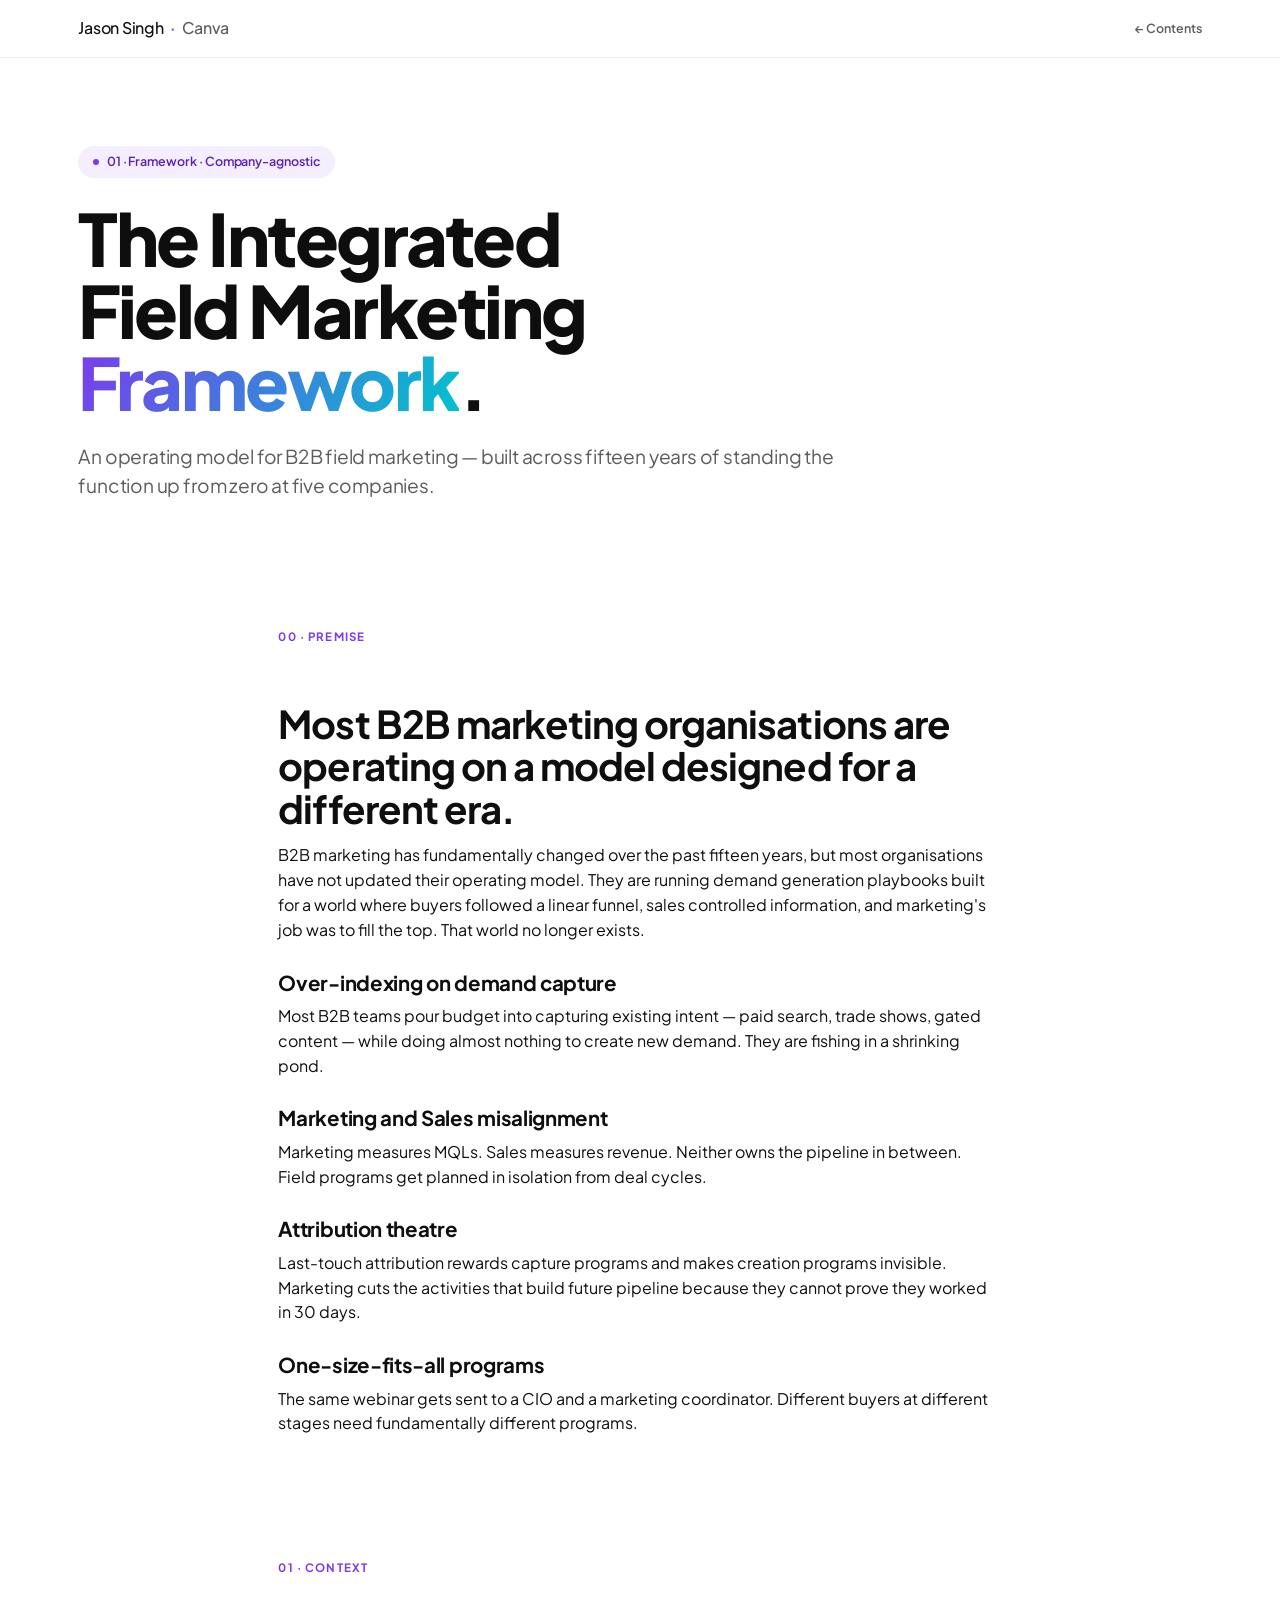
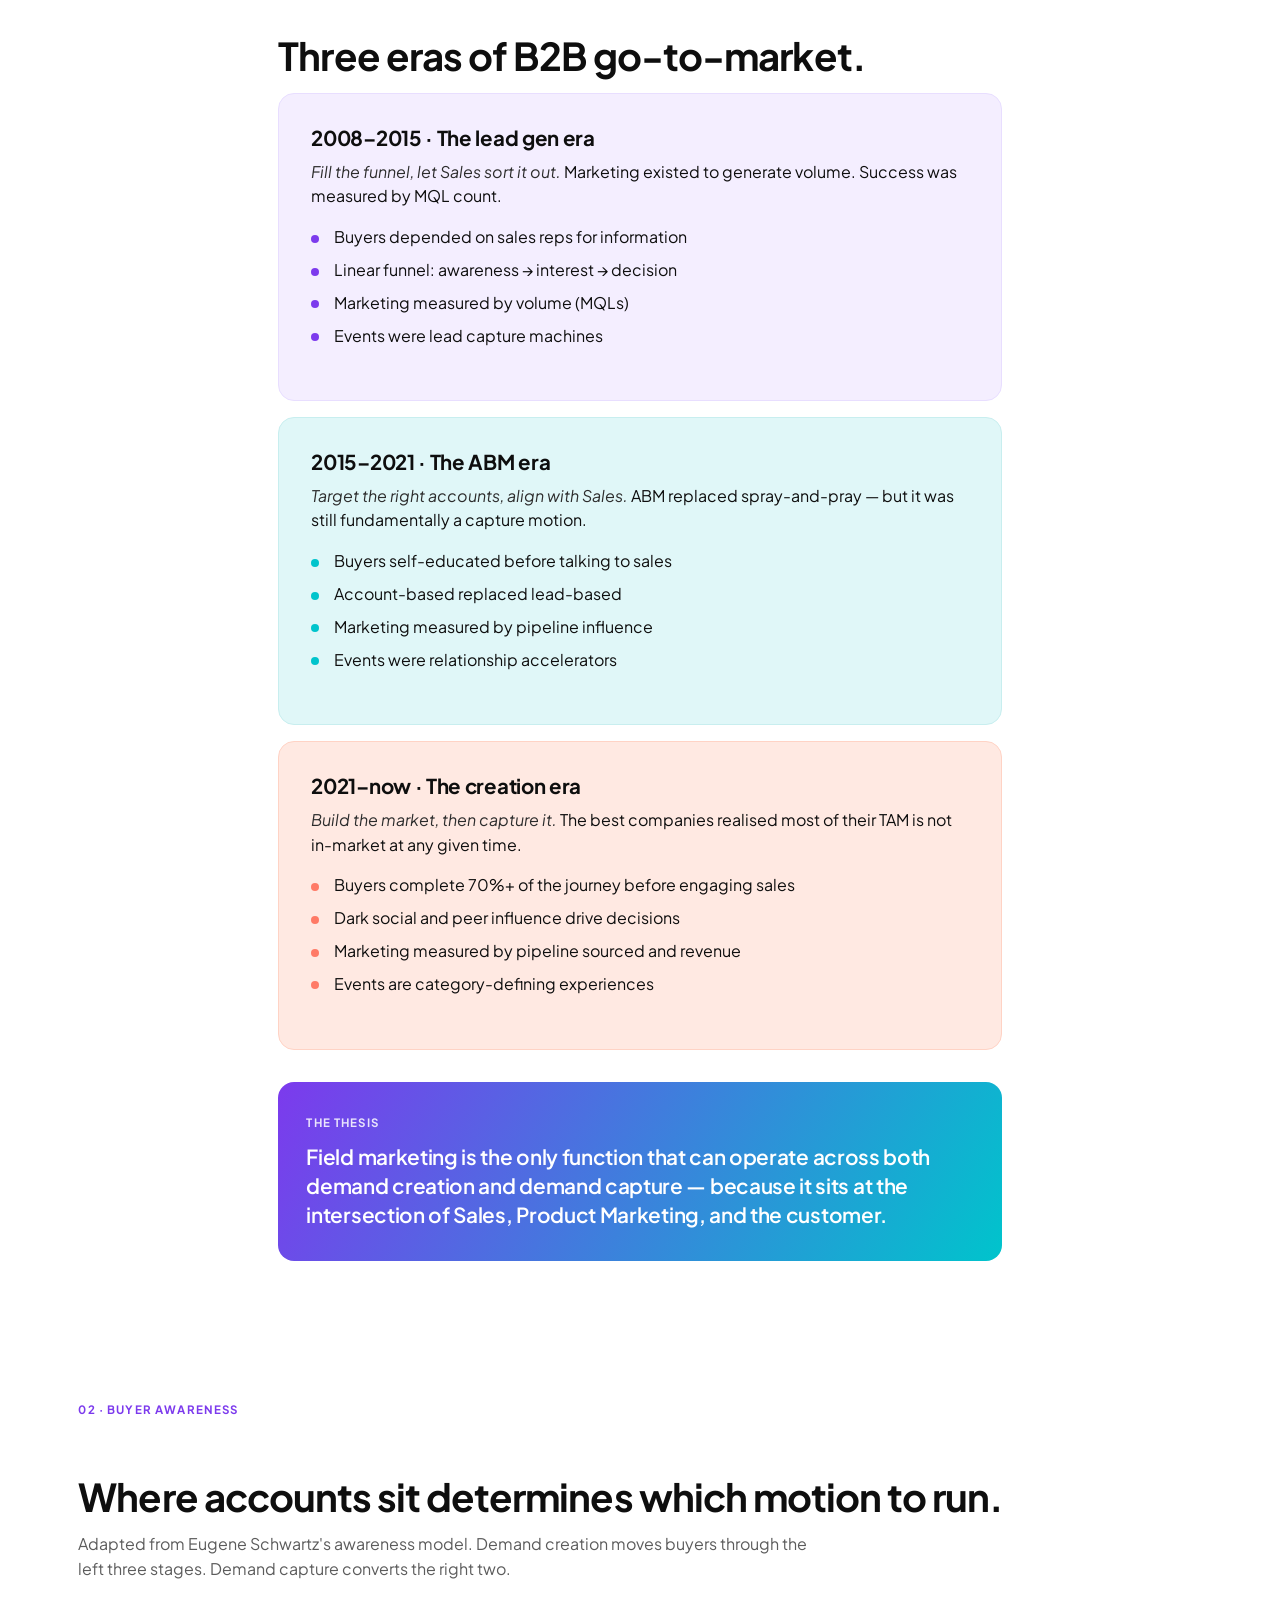
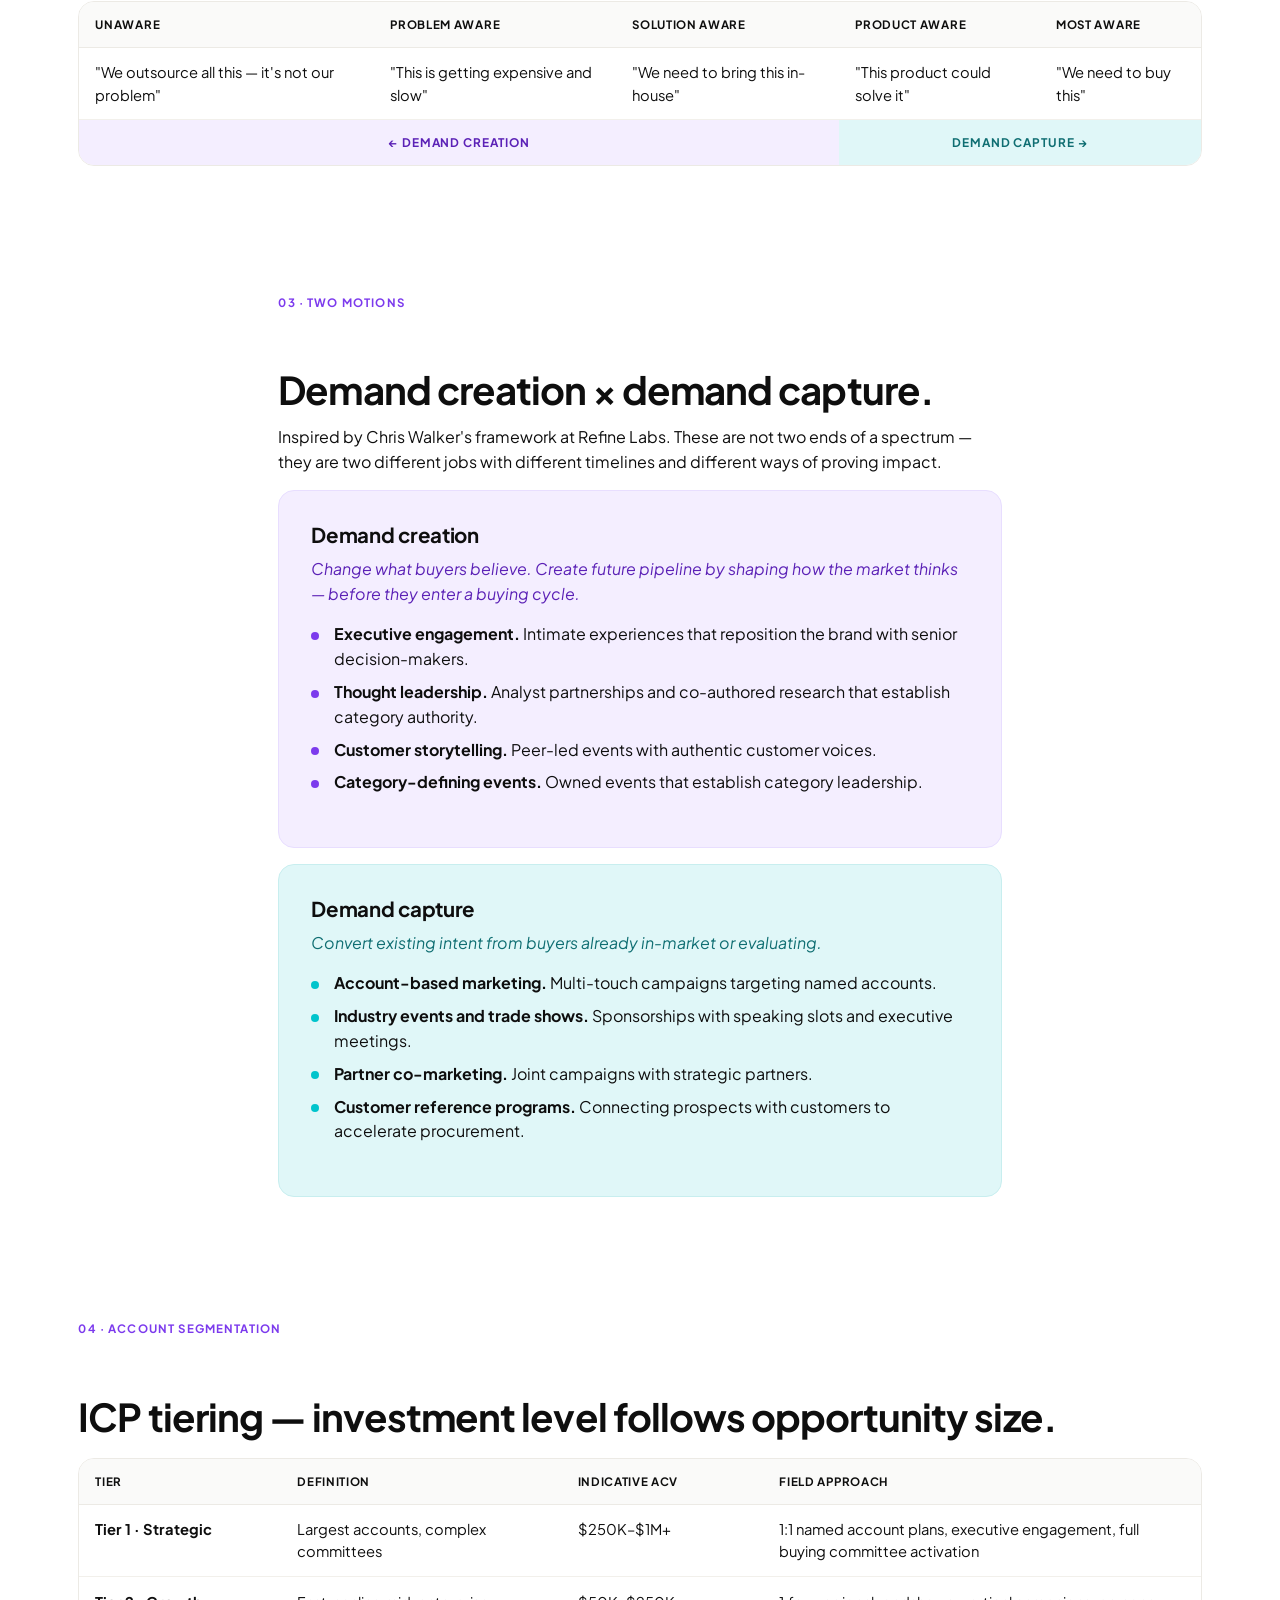
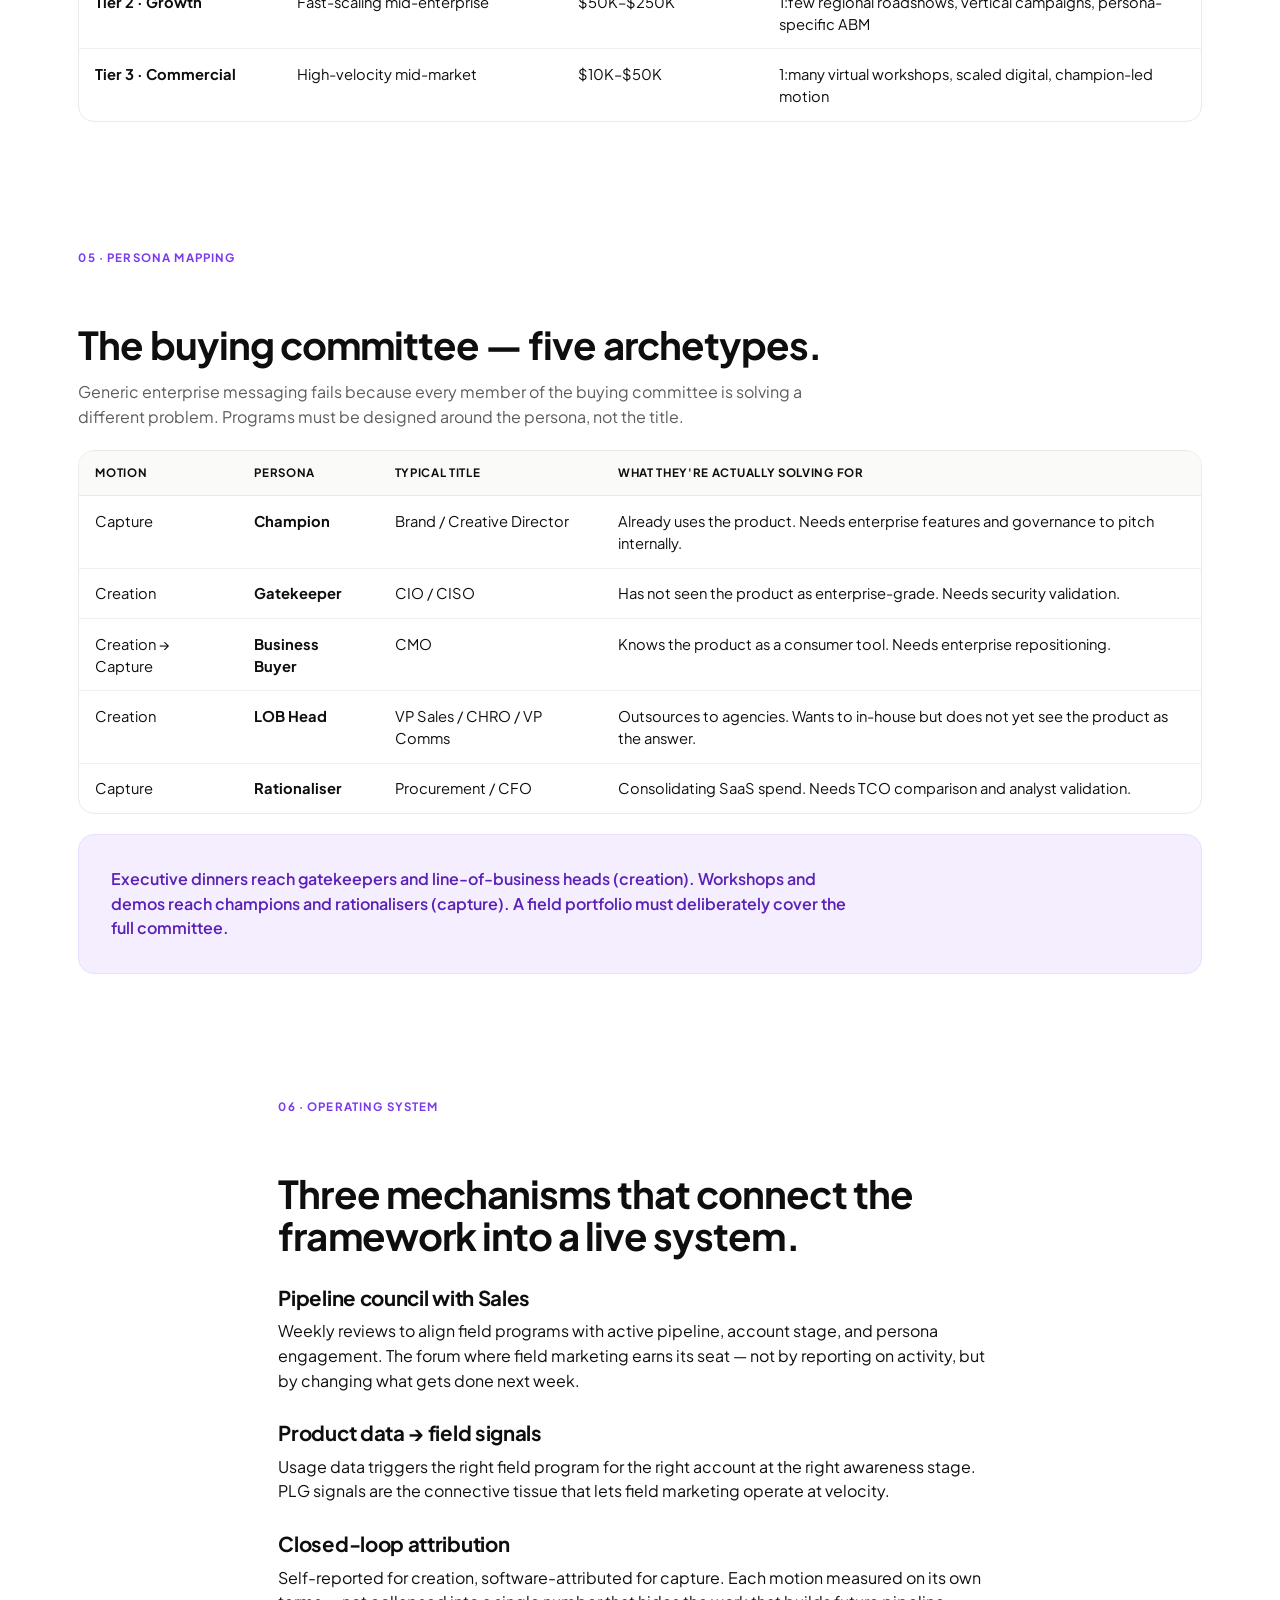
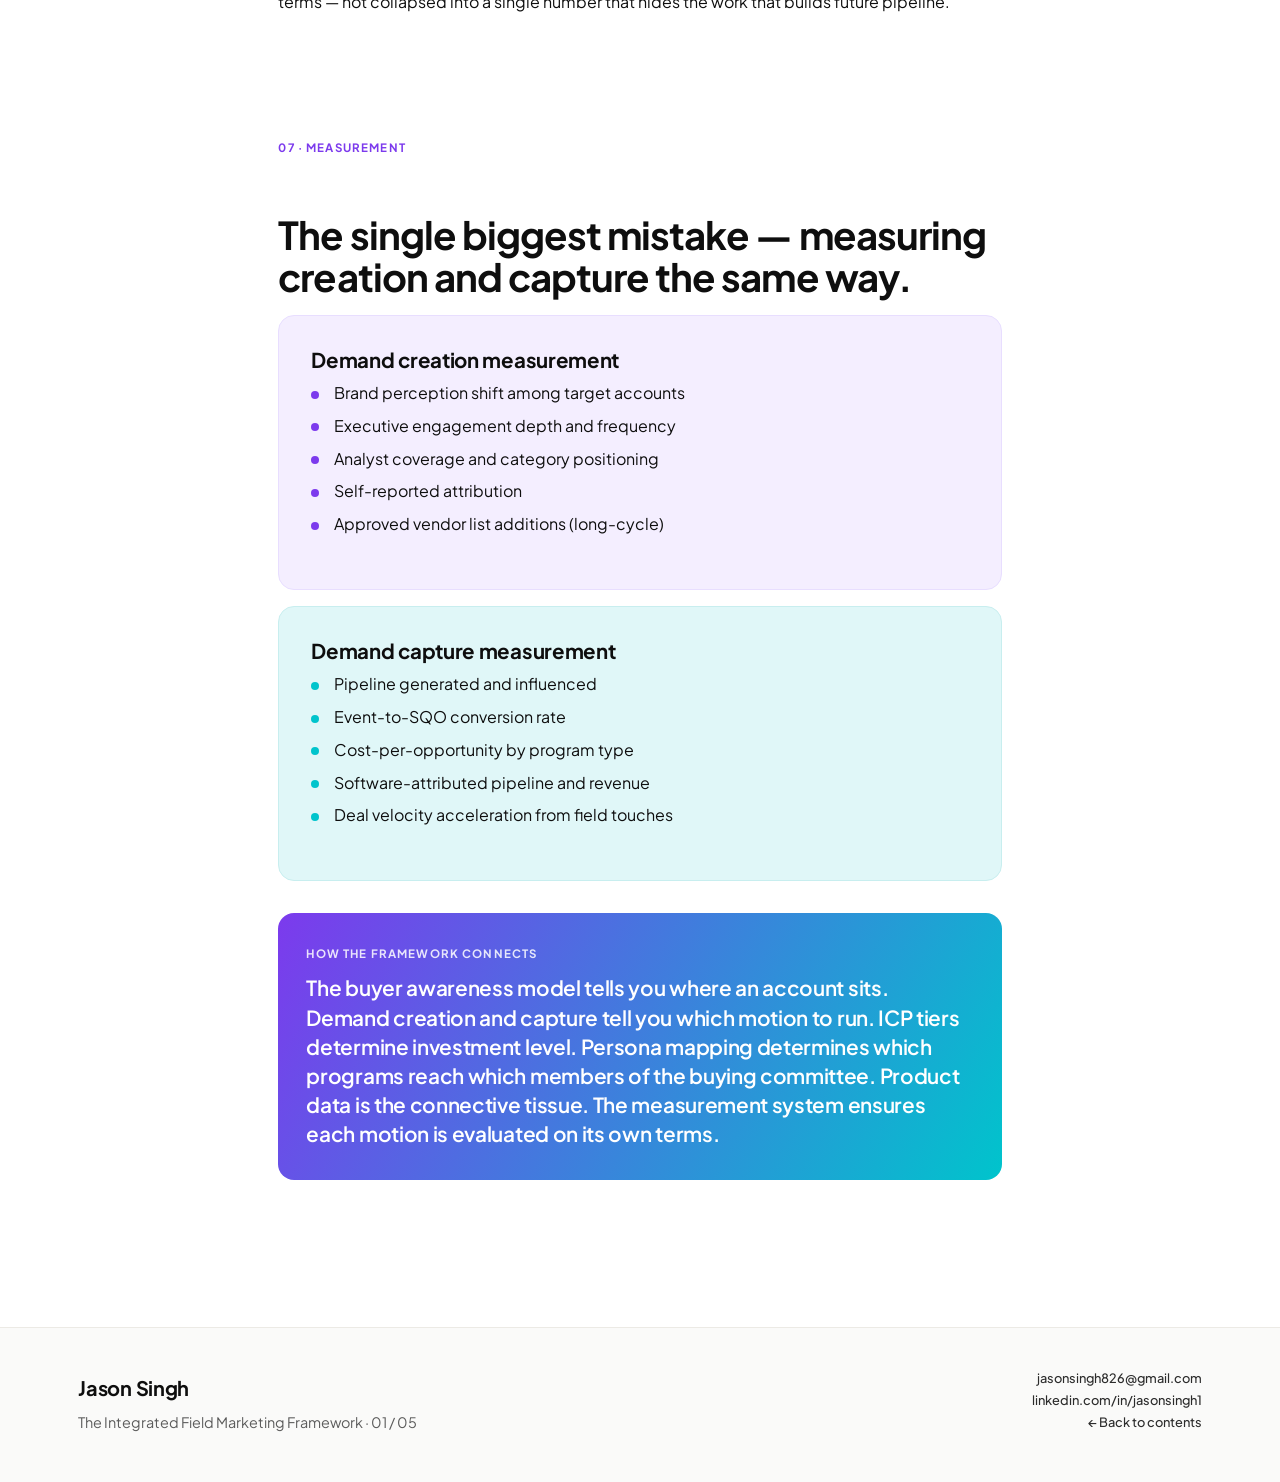
==== commit 4a8be70e: "Add files via upload" ====
--- a/framework.html
+++ b/framework.html
@@ -4,216 +4,318 @@
 <meta charset="UTF-8">
 <meta name="viewport" content="width=device-width, initial-scale=1.0">
 <title>The Integrated Field Marketing Framework — Jason Singh</title>
-<link href="https://fonts.googleapis.com/css2?family=DM+Sans:wght@300;400;500;600&family=DM+Serif+Display&display=swap" rel="stylesheet">
-<style>
-:root{--purple:#7D2AE7;--purple-light:#EEEDFE;--purple-mid:#ccc8f0;--purple-dark:#3C3489;--teal:#07B9CE;--teal-light:#e5f8fa;--teal-mid:#a3e5ea;--teal-dark:#085041;--blue:#2A89DA;--blue-light:#E6F1FB;--text:#1a1a1e;--text-2:#444;--text-3:#666;--text-4:#999;--bg:#fff;--bg-2:#f9f9f7;--border:#e4e4e4;--border-light:#f0f0ee}
-*{box-sizing:border-box;margin:0;padding:0}body{font-family:'DM Sans',sans-serif;color:var(--text);background:var(--bg)}
-nav{position:sticky;top:0;z-index:100;background:rgba(255,255,255,.95);backdrop-filter:blur(12px);border-bottom:1px solid var(--border);padding:0 40px}
-nav .nav-inner{max-width:960px;margin:0 auto;display:flex;align-items:center;justify-content:space-between;height:52px}
-nav .nav-name{font-size:16px;font-weight:500}nav .nav-name span{color:var(--purple);font-weight:600}
-nav ul{list-style:none;display:flex;gap:6px}
-nav a{font-size:13px;font-weight:500;color:var(--text-3);text-decoration:none;padding:6px 12px;border-radius:6px;transition:all .2s}
-nav a:hover,nav a.active{background:var(--purple-light);color:var(--purple-dark)}
-main{max-width:960px;margin:0 auto;padding:0 40px}
-.hero{padding:48px 0 32px;border-bottom:1px solid var(--border)}
-.hero-eyebrow{font-size:12px;font-weight:500;letter-spacing:.14em;text-transform:uppercase;color:var(--purple);margin-bottom:8px}
-.hero h1{font-family:'DM Serif Display',serif;font-size:38px;font-weight:400;line-height:1.2;margin-bottom:10px}
-.hero-sub{font-size:17px;color:var(--text-3);line-height:1.7;max-width:700px}
-.section{padding:40px 0 32px;border-bottom:1px solid var(--border-light)}
-.section:last-child{border:none}
-.sec-num{font-size:12px;font-weight:500;letter-spacing:.14em;text-transform:uppercase;color:var(--text-4);margin-bottom:6px}
-.sec-title{font-size:24px;font-weight:500;margin-bottom:6px}
-.sec-desc{font-size:16px;color:var(--text-3);line-height:1.7;margin-bottom:16px;max-width:700px}
-h3{font-size:17px;font-weight:500;margin-bottom:6px}
-p{font-size:16px;color:var(--text-2);line-height:1.7}
-.problem-grid{display:grid;grid-template-columns:1fr 1fr;gap:12px;margin:16px 0}
-.problem{padding:14px 16px;border-left:3px solid #d44;border-radius:0 8px 8px 0;background:#fdf5f5}
-.problem .pr-ttl{font-size:14px;font-weight:500;color:#a33;margin-bottom:4px}
-.problem .pr-desc{font-size:13px;color:var(--text-3);line-height:1.5}
-.era-grid{display:grid;grid-template-columns:1fr 1fr 1fr;gap:0;border-radius:10px;overflow:hidden;border:1px solid var(--border);margin:16px 0}
-.era{padding:16px 14px}.era:not(:last-child){border-right:1px solid var(--border)}
-.era-label{font-size:12px;font-weight:500;letter-spacing:.08em;text-transform:uppercase;margin-bottom:6px}
-.era-title{font-size:16px;font-weight:500;margin-bottom:6px}
-.era-desc{font-size:13px;color:var(--text-3);line-height:1.5}
-.era-list{list-style:none;padding:0;margin-top:8px}
-.era-list li{font-size:13px;color:#555;padding:2px 0;line-height:1.4}.era-list li::before{content:"→ ";color:#ccc}
-.e1{background:#f8f7ff}.e1 .era-label{color:var(--purple)}
-.e2{background:#f0f7fd}.e2 .era-label{color:var(--blue)}
-.e3{background:#eef8f4}.e3 .era-label{color:var(--teal-dark)}
-.thesis{padding:20px 24px;background:var(--text);color:#fff;border-radius:10px;margin:20px 0}
-.thesis p{color:#ccc;font-size:16px;line-height:1.7}.thesis b{color:#fff;font-weight:500}
-.awareness{display:grid;grid-template-columns:repeat(5,1fr);gap:0;border-radius:10px;overflow:hidden;border:1px solid var(--border);margin:12px 0 6px}
-.aw{padding:14px 10px;text-align:center}.aw:not(:last-child){border-right:1px solid var(--border)}
-.aw-stage{font-size:13px;font-weight:500;margin-bottom:4px}.aw-desc{font-size:12px;color:#777;line-height:1.3}
-.a1{background:var(--purple-light)}.a1 .aw-stage{color:var(--purple-dark)}
-.a2{background:var(--blue-light)}.a2 .aw-stage{color:#0C447C}
-.a3{background:var(--teal-light)}.a3 .aw-stage{color:var(--teal-dark)}
-.a4{background:#FDF5E6}.a4 .aw-stage{color:#7a5212}
-.a5{background:#FAECE7}.a5 .aw-stage{color:#712B13}
-.motion-bar{display:grid;grid-template-columns:3fr 2fr;gap:0;border-radius:6px;overflow:hidden;font-size:11px;font-weight:500;letter-spacing:.08em;text-transform:uppercase}
-.mb-create{background:var(--purple-light);color:var(--purple-dark);padding:5px 12px;text-align:center}
-.mb-capture{background:var(--teal-light);color:var(--teal-dark);padding:5px 12px;text-align:center}
-.motion-cols{display:grid;grid-template-columns:1fr 40px 1fr;gap:0;margin:16px 0}
-.mot{border-radius:10px;padding:16px}
-.mot-create{background:var(--purple-light);border:1px solid var(--purple-mid)}
-.mot-capture{background:var(--teal-light);border:1px solid var(--teal-mid)}
-.mot h3{font-size:18px;font-weight:500;margin-bottom:2px}.mot .mot-sub{font-size:13px;line-height:1.5;margin-bottom:12px}
-.mot-create h3{color:var(--purple-dark)}.mot-create .mot-sub{color:#5e54b8}
-.mot-capture h3{color:var(--teal-dark)}.mot-capture .mot-sub{color:#1a8062}
-.tactic{padding:8px 10px;background:#fff;border:1px solid var(--border);border-radius:6px;margin-bottom:5px}
-.tactic .t-ttl{font-size:13px;font-weight:500}.tactic .t-desc{font-size:12px;color:var(--text-3);line-height:1.4;margin-top:2px}
-.mid{display:flex;flex-direction:column;align-items:center;justify-content:center;gap:4px}
-.mid-line{width:1px;flex:1;background:#ddd}.mid-dot{width:7px;height:7px;border-radius:50%;background:#bbb}
-.icp-grid{display:grid;grid-template-columns:repeat(3,1fr);gap:10px;margin:12px 0}
-.icp{padding:14px;border:1px solid var(--border);border-radius:8px}
-.icp-tier{font-size:12px;font-weight:500;letter-spacing:.06em;text-transform:uppercase;margin-bottom:4px}
-.t1 .icp-tier{color:var(--purple-dark)}.t2 .icp-tier{color:#0C447C}.t3 .icp-tier{color:var(--teal-dark)}
-.icp-name{font-size:16px;font-weight:500;margin-bottom:4px}.icp-detail{font-size:13px;color:var(--text-3);line-height:1.5}
-.icp-approach{font-size:12px;color:var(--text-4);margin-top:6px;padding-top:6px;border-top:1px solid var(--border-light)}
-.persona-grid{display:grid;grid-template-columns:repeat(5,1fr);gap:6px;margin:12px 0}
-.persona{padding:10px;border:1px solid var(--border);border-radius:8px}
-.p-role{font-size:14px;font-weight:500}.p-title{font-size:12px;color:var(--text-4);margin-bottom:6px}
-.p-motion{display:inline-block;font-size:11px;font-weight:500;padding:2px 8px;border-radius:10px;margin-bottom:4px}
-.p-motion.creation{background:var(--purple-light);color:var(--purple-dark)}
-.p-motion.capture{background:var(--teal-light);color:var(--teal-dark)}
-.p-motion.both{background:var(--blue-light);color:#0C447C}
-.p-desc{font-size:12px;color:var(--text-3);line-height:1.4;margin-top:4px}
-.bridge{padding:16px;border:1px solid #ccc;border-radius:10px;background:var(--bg-2);margin:12px 0}
-.bridge-label{font-size:12px;font-weight:500;letter-spacing:.1em;text-transform:uppercase;color:var(--text-4);margin-bottom:8px}
-.bridge-grid{display:grid;grid-template-columns:1fr 1fr 1fr;gap:8px}
-.b-item{padding:10px;border-radius:6px;border:1px solid var(--border);background:#fff}
-.b-item .b-ttl{font-size:13px;font-weight:500}.b-item .b-desc{font-size:12px;color:var(--text-3);line-height:1.4;margin-top:2px}
-.measure{display:grid;grid-template-columns:1fr 1fr;gap:10px;margin:12px 0}
-.m-col{padding:12px 14px;border-radius:8px}
-.m-create{background:var(--purple-light);border:1px solid var(--purple-mid)}
-.m-capture{background:var(--teal-light);border:1px solid var(--teal-mid)}
-.m-col .m-label{font-size:12px;font-weight:500;letter-spacing:.08em;text-transform:uppercase;margin-bottom:5px}
-.m-create .m-label{color:var(--purple-dark)}.m-capture .m-label{color:var(--teal-dark)}
-.m-col ul{list-style:none;padding:0}.m-col li{font-size:13px;color:#555;padding:2px 0;line-height:1.4}
-.insight{padding:14px 18px;border-left:3px solid var(--text);font-size:14px;color:#555;line-height:1.7;margin:16px 0}.insight b{color:var(--text);font-weight:500}
-.next-page{display:block;margin:40px 0 20px;padding:20px 24px;border:1px solid var(--border);border-radius:10px;text-decoration:none;color:var(--text);transition:all .2s}
-.next-page:hover{border-color:var(--purple);box-shadow:0 4px 20px rgba(125,42,231,.08)}
-.next-page .np-label{font-size:12px;font-weight:500;letter-spacing:.1em;text-transform:uppercase;color:var(--text-4);margin-bottom:4px}
-.next-page .np-title{font-size:19px;font-weight:500}
-.next-page .np-arrow{float:right;font-size:24px;color:var(--purple);margin-top:8px}
-footer{padding:32px 0;margin-top:20px;border-top:1px solid var(--border);font-size:13px;color:var(--text-4);text-align:center}footer b{color:var(--text-3);font-weight:500}
-</style>
+<meta name="description" content="A company-agnostic operating model for B2B field marketing.">
+<link rel="stylesheet" href="styles.css">
 </head>
 <body>
-<nav><div class="nav-inner">
-<div class="nav-name">Jason Singh · <span>Canva</span></div>
-<ul>
-<li><a href="framework.html" class="active">Framework</a></li>
-<li><a href="plan.html">Plan on a page</a></li>
-<li><a href="strategy.html">Strategy</a></li>
-<li><a href="resume.html">Resume</a></li>
-</ul>
-</div></nav>
+
+<nav class="topnav">
+  <div class="topnav-inner">
+    <div class="brand"><a href="index.html">Jason Singh<span class="dot">·</span><span class="sub">Canva</span></a></div>
+    <a href="index.html" class="nav-back">← Contents</a>
+  </div>
+</nav>
+
 <main>
-<div class="hero">
-<div class="hero-eyebrow">Part one</div>
-<h1>The integrated field marketing framework</h1>
-<p class="hero-sub">A company-agnostic framework for building B2B field marketing functions that generate measurable pipeline. Developed across 15 years building field marketing from zero at five companies across global enterprise markets.</p>
-</div>
-
-<div class="section">
-<div class="sec-num">01 — The problem</div>
-<div class="sec-title">Most B2B marketing organisations are still operating on a model designed for a different era</div>
-<p class="sec-desc">B2B marketing has fundamentally changed over the past 15 years, but most organisations haven't updated their operating model. They're running demand generation playbooks built for a world where buyers followed a linear funnel, sales controlled information, and marketing's job was to fill the top. That world no longer exists.</p>
-<div class="problem-grid">
-<div class="problem"><div class="pr-ttl">Over-indexing on demand capture</div><div class="pr-desc">Most B2B teams pour budget into capturing existing intent (paid search, trade shows, gated content) while doing almost nothing to create new demand. They're fishing in a shrinking pond.</div></div>
-<div class="problem"><div class="pr-ttl">Marketing and Sales misalignment</div><div class="pr-desc">Marketing measures MQLs. Sales measures revenue. Neither owns the pipeline in between. Field programs get planned in isolation from deal cycles.</div></div>
-<div class="problem"><div class="pr-ttl">Attribution theatre</div><div class="pr-desc">Last-touch attribution rewards capture programs and makes creation programs invisible. Marketing cuts the activities that build future pipeline because they can't "prove" they worked in 30 days.</div></div>
-<div class="problem"><div class="pr-ttl">One-size-fits-all programs</div><div class="pr-desc">The same webinar gets sent to a CIO and a marketing coordinator. Different buyers at different stages need fundamentally different programs.</div></div>
-</div></div>
-
-<div class="section">
-<div class="sec-num">02 — How B2B marketing has changed</div>
-<div class="sec-title">Three eras of B2B go-to-market</div>
-<div class="era-grid">
-<div class="era e1"><div class="era-label">2008–2015 · The lead gen era</div><div class="era-title">Fill the funnel, let Sales sort it out</div><div class="era-desc">Marketing existed to generate volume. Success was measured by MQL count.</div><ul class="era-list"><li>Buyers depended on sales reps for information</li><li>Linear funnel: awareness → interest → decision</li><li>Marketing measured by volume (MQLs)</li><li>Events = lead capture machines</li></ul></div>
-<div class="era e2"><div class="era-label">2015–2021 · The ABM era</div><div class="era-title">Target the right accounts, align with Sales</div><div class="era-desc">ABM replaced spray-and-pray. But it was still fundamentally a capture motion.</div><ul class="era-list"><li>Buyers self-educated before talking to sales</li><li>Account-based replaced lead-based</li><li>Marketing measured by pipeline influence</li><li>Events = relationship accelerators</li></ul></div>
-<div class="era e3"><div class="era-label">2021–now · The creation era</div><div class="era-title">Build the market, then capture it</div><div class="era-desc">The best companies realised most of their TAM isn't in-market at any given time.</div><ul class="era-list"><li>Buyers complete 70%+ of journey before engaging sales</li><li>Dark social and peer influence drive decisions</li><li>Marketing measured by pipeline sourced + revenue</li><li>Events = category-defining experiences</li></ul></div>
-</div>
-<div class="thesis"><p><b>The thesis:</b> Field marketing is the only function that can operate across both demand creation and demand capture — because it sits at the intersection of Sales, Product Marketing, and the customer. But to do this effectively, you need an integrated framework that connects buyer awareness, program design, account segmentation, persona targeting, and measurement into a single system.</p></div>
-</div>
-
-<div class="section">
-<div class="sec-num">03 — Buyer awareness stages</div>
-<div class="sec-title">Where accounts sit determines which motion to run</div>
-<p class="sec-desc">Adapted from Eugene Schwartz's awareness model. Demand creation moves buyers through the left three stages. Demand capture converts the right two.</p>
-<div class="awareness">
-<div class="aw a1"><div class="aw-stage">Unaware</div><div class="aw-desc">"We outsource all this — it's not our problem"</div></div>
-<div class="aw a2"><div class="aw-stage">Problem aware</div><div class="aw-desc">"This is getting expensive and slow"</div></div>
-<div class="aw a3"><div class="aw-stage">Solution aware</div><div class="aw-desc">"We need to bring this in-house"</div></div>
-<div class="aw a4"><div class="aw-stage">Product aware</div><div class="aw-desc">"This product could solve it"</div></div>
-<div class="aw a5"><div class="aw-stage">Most aware</div><div class="aw-desc">"We need to buy this"</div></div>
-</div>
-<div class="motion-bar"><div class="mb-create">← Demand creation</div><div class="mb-capture">Demand capture →</div></div>
-</div>
-
-<div class="section">
-<div class="sec-num">04 — Demand creation × demand capture</div>
-<div class="sec-title">Two fundamentally different motions, different tactics, different measurement</div>
-<p class="sec-desc">Inspired by Chris Walker's framework at Refine Labs. These are not two ends of a spectrum — they are two different jobs with different timelines and different ways of proving impact.</p>
-<div class="motion-cols">
-<div class="mot mot-create"><h3>Demand creation</h3><div class="mot-sub">Change what buyers believe. Create future pipeline by shaping how the market thinks — before they enter a buying cycle.</div>
-<div class="tactic"><div class="t-ttl">Executive engagement</div><div class="t-desc">Intimate experiences that reposition the brand with senior decision-makers</div></div>
-<div class="tactic"><div class="t-ttl">Thought leadership</div><div class="t-desc">Analyst partnerships and co-authored research that builds enterprise credibility</div></div>
-<div class="tactic"><div class="t-ttl">Customer storytelling</div><div class="t-desc">Peer-led events that create social proof through authentic customer voices</div></div>
-<div class="tactic"><div class="t-ttl">Category-defining events</div><div class="t-desc">Owned events that establish the company as the category leader</div></div>
-</div>
-<div class="mid"><div class="mid-line"></div><div class="mid-dot"></div><div class="mid-line"></div></div>
-<div class="mot mot-capture"><h3>Demand capture</h3><div class="mot-sub">Convert existing intent. Intercept buyers already in-market, already evaluating, or already using the product.</div>
-<div class="tactic"><div class="t-ttl">Account-based marketing</div><div class="t-desc">Multi-touch campaigns targeting named accounts with personalised outreach</div></div>
-<div class="tactic"><div class="t-ttl">Industry events and trade shows</div><div class="t-desc">Sponsorships with speaking slots, demos, and executive meetings</div></div>
-<div class="tactic"><div class="t-ttl">Partner co-marketing</div><div class="t-desc">Joint campaigns with strategic partners to capture referred demand</div></div>
-<div class="tactic"><div class="t-ttl">Customer reference programs</div><div class="t-desc">Connecting prospects with customers to validate and accelerate procurement</div></div>
-</div></div></div>
-
-<div class="section">
-<div class="sec-num">05 — ICP tiering</div>
-<div class="sec-title">Account segmentation determines field investment level</div>
-<div class="icp-grid">
-<div class="icp t1"><div class="icp-tier">Tier 1 — Strategic</div><div class="icp-name">Largest, highest-value accounts</div><div class="icp-detail">Complex buying committees, long sales cycles. Justify dedicated field resources.</div><div class="icp-approach">1:1 · Named account plans · Executive engagement · Custom programs</div></div>
-<div class="icp t2"><div class="icp-tier">Tier 2 — Growth</div><div class="icp-name">Fast-scaling mid-enterprise</div><div class="icp-detail">Ready for enterprise solutions but need education and validation.</div><div class="icp-approach">1:few · Regional roadshows · Industry roundtables · Vertical campaigns</div></div>
-<div class="icp t3"><div class="icp-tier">Tier 3 — Commercial</div><div class="icp-name">High-velocity mid-market</div><div class="icp-detail">Shorter sales cycles, high volume. Field supports scaled and digital motions.</div><div class="icp-approach">1:many · Virtual workshops · Webinars · Self-serve acceleration</div></div>
-</div></div>
-
-<div class="section">
-<div class="sec-num">06 — Buying committee personas</div>
-<div class="sec-title">Different personas require different motions and different measurement</div>
-<div class="persona-grid">
-<div class="persona"><div class="p-motion capture">Capture</div><div class="p-role">Champion</div><div class="p-title">Functional user / team lead</div><div class="p-desc">Already uses the product. Needs enterprise features to make the case internally.</div></div>
-<div class="persona"><div class="p-motion creation">Creation</div><div class="p-role">Gatekeeper</div><div class="p-title">CIO / CISO</div><div class="p-desc">Doesn't know the product is enterprise-grade. Needs security and compliance validation.</div></div>
-<div class="persona"><div class="p-motion both">Creation → capture</div><div class="p-role">Business buyer</div><div class="p-title">CMO / VP</div><div class="p-desc">Knows the product in a consumer context. Needs repositioning to enterprise value.</div></div>
-<div class="persona"><div class="p-motion creation">Creation</div><div class="p-role">Line of business head</div><div class="p-title">Dept VPs (Sales, HR, Comms)</div><div class="p-desc">Outsources creative to agencies. Wants to in-house but doesn't yet see the product as the answer.</div></div>
-<div class="persona"><div class="p-motion capture">Capture</div><div class="p-role">Rationaliser</div><div class="p-title">Procurement</div><div class="p-desc">Consolidating SaaS spend. Needs TCO comparison and analyst validation.</div></div>
-</div>
-<div class="insight"><b>The rule:</b> Executive dinners reach gatekeepers and line of business heads (creation). Workshops and demos reach champions and rationalisers (capture). A field program portfolio must deliberately cover the full buying committee.</div>
-</div>
-
-<div class="section">
-<div class="sec-num">07 — The operating system</div>
-<div class="sec-title">Three mechanisms that connect the framework into a live system</div>
-<div class="bridge"><div class="bridge-grid">
-<div class="b-item"><div class="b-ttl">Pipeline council with Sales</div><div class="b-desc">Weekly reviews to align field programs with active pipeline, account stage, and persona engagement.</div></div>
-<div class="b-item"><div class="b-ttl">Product data → field signals</div><div class="b-desc">Usage data triggers the right field program for the right account at the right awareness stage.</div></div>
-<div class="b-item"><div class="b-ttl">Closed-loop attribution</div><div class="b-desc">Self-reported for creation, software-attributed for capture — each motion measured on its own terms.</div></div>
-</div></div></div>
-
-<div class="section">
-<div class="sec-num">08 — Measurement by motion</div>
-<div class="sec-title">The single biggest mistake: measuring creation and capture the same way</div>
-<div class="measure">
-<div class="m-col m-create"><div class="m-label">Demand creation</div><ul><li>Brand perception shift among target accounts</li><li>Executive engagement depth and frequency</li><li>Analyst coverage and category positioning</li><li>Self-reported attribution</li><li>Approved vendor list additions (long-cycle)</li></ul></div>
-<div class="m-col m-capture"><div class="m-label">Demand capture</div><ul><li>Pipeline generated and influenced</li><li>Event-to-SQO conversion rate</li><li>Cost-per-opportunity by program type</li><li>Software-attributed pipeline and revenue</li><li>Deal velocity acceleration from field touches</li></ul></div>
-</div>
-<div class="insight"><b>How the framework connects:</b> The buyer awareness model tells you where an account sits. Demand creation and capture tell you which motion to run. ICP tiers determine investment level. Persona mapping determines which programs reach which members of the buying committee. Product data is the connective tissue. And the measurement system ensures you're evaluating each motion on its own terms.</div>
-</div>
-
-<a href="plan.html" class="next-page"><span class="np-arrow">→</span><div class="np-label">Next</div><div class="np-title">Canva field marketing — plan on a page</div></a>
+  <header class="hero">
+    <div class="container">
+      <span class="pill">01 · Framework · Company-agnostic</span>
+      <h1>The Integrated<br>Field Marketing<br><span class="gradient-text">Framework</span>.</h1>
+      <p class="lead">An operating model for B2B field marketing — built across fifteen years of standing the function up from zero at five companies.</p>
+    </div>
+  </header>
+
+  <section>
+    <div class="container narrow">
+      <span class="section-num">00 · Premise</span>
+      <h2>Most B2B marketing organisations are operating on a model designed for a different era.</h2>
+      <p>B2B marketing has fundamentally changed over the past fifteen years, but most organisations have not updated their operating model. They are running demand generation playbooks built for a world where buyers followed a linear funnel, sales controlled information, and marketing's job was to fill the top. That world no longer exists.</p>
+
+      <h3>Over-indexing on demand capture</h3>
+      <p>Most B2B teams pour budget into capturing existing intent — paid search, trade shows, gated content — while doing almost nothing to create new demand. They are fishing in a shrinking pond.</p>
+
+      <h3>Marketing and Sales misalignment</h3>
+      <p>Marketing measures MQLs. Sales measures revenue. Neither owns the pipeline in between. Field programs get planned in isolation from deal cycles.</p>
+
+      <h3>Attribution theatre</h3>
+      <p>Last-touch attribution rewards capture programs and makes creation programs invisible. Marketing cuts the activities that build future pipeline because they cannot prove they worked in 30 days.</p>
+
+      <h3>One-size-fits-all programs</h3>
+      <p>The same webinar gets sent to a CIO and a marketing coordinator. Different buyers at different stages need fundamentally different programs.</p>
+    </div>
+  </section>
+
+  <section>
+    <div class="container narrow">
+      <span class="section-num">01 · Context</span>
+      <h2>Three eras of B2B go-to-market.</h2>
+
+      <div class="card tinted-violet">
+        <h3 style="margin-top:0">2008–2015 · The lead gen era</h3>
+        <p><em>Fill the funnel, let Sales sort it out.</em> Marketing existed to generate volume. Success was measured by MQL count.</p>
+        <ul class="clean">
+          <li>Buyers depended on sales reps for information</li>
+          <li>Linear funnel: awareness → interest → decision</li>
+          <li>Marketing measured by volume (MQLs)</li>
+          <li>Events were lead capture machines</li>
+        </ul>
+      </div>
+
+      <div class="card tinted-teal">
+        <h3 style="margin-top:0">2015–2021 · The ABM era</h3>
+        <p><em>Target the right accounts, align with Sales.</em> ABM replaced spray-and-pray — but it was still fundamentally a capture motion.</p>
+        <ul class="clean teal">
+          <li>Buyers self-educated before talking to sales</li>
+          <li>Account-based replaced lead-based</li>
+          <li>Marketing measured by pipeline influence</li>
+          <li>Events were relationship accelerators</li>
+        </ul>
+      </div>
+
+      <div class="card tinted-coral">
+        <h3 style="margin-top:0">2021–now · The creation era</h3>
+        <p><em>Build the market, then capture it.</em> The best companies realised most of their TAM is not in-market at any given time.</p>
+        <ul class="clean coral">
+          <li>Buyers complete 70%+ of the journey before engaging sales</li>
+          <li>Dark social and peer influence drive decisions</li>
+          <li>Marketing measured by pipeline sourced and revenue</li>
+          <li>Events are category-defining experiences</li>
+        </ul>
+      </div>
+
+      <div class="gradient-block">
+        <span class="kicker">The thesis</span>
+        <p>Field marketing is the only function that can operate across both demand creation and demand capture — because it sits at the intersection of Sales, Product Marketing, and the customer.</p>
+      </div>
+    </div>
+  </section>
+
+  <section>
+    <div class="container">
+      <span class="section-num">02 · Buyer awareness</span>
+      <h2>Where accounts sit determines which motion to run.</h2>
+      <p style="max-width:62ch;color:var(--muted)">Adapted from Eugene Schwartz's awareness model. Demand creation moves buyers through the left three stages. Demand capture converts the right two.</p>
+
+      <div class="table-wrap">
+        <table>
+          <thead>
+            <tr>
+              <th>Unaware</th>
+              <th>Problem aware</th>
+              <th>Solution aware</th>
+              <th>Product aware</th>
+              <th>Most aware</th>
+            </tr>
+          </thead>
+          <tbody>
+            <tr>
+              <td>"We outsource all this — it's not our problem"</td>
+              <td>"This is getting expensive and slow"</td>
+              <td>"We need to bring this in-house"</td>
+              <td>"This product could solve it"</td>
+              <td>"We need to buy this"</td>
+            </tr>
+            <tr>
+              <td colspan="3" style="text-align:center;background:var(--violet-soft);color:var(--violet-dark);font-weight:700;text-transform:uppercase;letter-spacing:0.08em;font-size:0.74rem">← Demand creation</td>
+              <td colspan="2" style="text-align:center;background:var(--teal-soft);color:var(--teal-dark);font-weight:700;text-transform:uppercase;letter-spacing:0.08em;font-size:0.74rem">Demand capture →</td>
+            </tr>
+          </tbody>
+        </table>
+      </div>
+    </div>
+  </section>
+
+  <section>
+    <div class="container narrow">
+      <span class="section-num">03 · Two motions</span>
+      <h2>Demand creation × demand capture.</h2>
+      <p>Inspired by Chris Walker's framework at Refine Labs. These are not two ends of a spectrum — they are two different jobs with different timelines and different ways of proving impact.</p>
+
+      <div class="card tinted-violet">
+        <h3 style="margin-top:0">Demand creation</h3>
+        <p style="font-style:italic;color:var(--violet-dark)">Change what buyers believe. Create future pipeline by shaping how the market thinks — before they enter a buying cycle.</p>
+        <ul class="clean">
+          <li><strong>Executive engagement.</strong> Intimate experiences that reposition the brand with senior decision-makers.</li>
+          <li><strong>Thought leadership.</strong> Analyst partnerships and co-authored research that establish category authority.</li>
+          <li><strong>Customer storytelling.</strong> Peer-led events with authentic customer voices.</li>
+          <li><strong>Category-defining events.</strong> Owned events that establish category leadership.</li>
+        </ul>
+      </div>
+
+      <div class="card tinted-teal">
+        <h3 style="margin-top:0">Demand capture</h3>
+        <p style="font-style:italic;color:var(--teal-dark)">Convert existing intent from buyers already in-market or evaluating.</p>
+        <ul class="clean teal">
+          <li><strong>Account-based marketing.</strong> Multi-touch campaigns targeting named accounts.</li>
+          <li><strong>Industry events and trade shows.</strong> Sponsorships with speaking slots and executive meetings.</li>
+          <li><strong>Partner co-marketing.</strong> Joint campaigns with strategic partners.</li>
+          <li><strong>Customer reference programs.</strong> Connecting prospects with customers to accelerate procurement.</li>
+        </ul>
+      </div>
+    </div>
+  </section>
+
+  <section>
+    <div class="container">
+      <span class="section-num">04 · Account segmentation</span>
+      <h2>ICP tiering — investment level follows opportunity size.</h2>
+
+      <div class="table-wrap">
+        <table>
+          <thead>
+            <tr>
+              <th style="width:18%">Tier</th>
+              <th style="width:25%">Definition</th>
+              <th style="width:18%">Indicative ACV</th>
+              <th style="width:39%">Field approach</th>
+            </tr>
+          </thead>
+          <tbody>
+            <tr>
+              <td><strong>Tier 1 · Strategic</strong></td>
+              <td>Largest accounts, complex committees</td>
+              <td>$250K–$1M+</td>
+              <td>1:1 named account plans, executive engagement, full buying committee activation</td>
+            </tr>
+            <tr>
+              <td><strong>Tier 2 · Growth</strong></td>
+              <td>Fast-scaling mid-enterprise</td>
+              <td>$50K–$250K</td>
+              <td>1:few regional roadshows, vertical campaigns, persona-specific ABM</td>
+            </tr>
+            <tr>
+              <td><strong>Tier 3 · Commercial</strong></td>
+              <td>High-velocity mid-market</td>
+              <td>$10K–$50K</td>
+              <td>1:many virtual workshops, scaled digital, champion-led motion</td>
+            </tr>
+          </tbody>
+        </table>
+      </div>
+    </div>
+  </section>
+
+  <section>
+    <div class="container">
+      <span class="section-num">05 · Persona mapping</span>
+      <h2>The buying committee — five archetypes.</h2>
+      <p style="max-width:62ch;color:var(--muted)">Generic enterprise messaging fails because every member of the buying committee is solving a different problem. Programs must be designed around the persona, not the title.</p>
+
+      <div class="table-wrap">
+        <table>
+          <thead>
+            <tr>
+              <th>Motion</th>
+              <th>Persona</th>
+              <th>Typical title</th>
+              <th>What they're actually solving for</th>
+            </tr>
+          </thead>
+          <tbody>
+            <tr>
+              <td>Capture</td>
+              <td><strong>Champion</strong></td>
+              <td>Brand / Creative Director</td>
+              <td>Already uses the product. Needs enterprise features and governance to pitch internally.</td>
+            </tr>
+            <tr>
+              <td>Creation</td>
+              <td><strong>Gatekeeper</strong></td>
+              <td>CIO / CISO</td>
+              <td>Has not seen the product as enterprise-grade. Needs security validation.</td>
+            </tr>
+            <tr>
+              <td>Creation → Capture</td>
+              <td><strong>Business Buyer</strong></td>
+              <td>CMO</td>
+              <td>Knows the product as a consumer tool. Needs enterprise repositioning.</td>
+            </tr>
+            <tr>
+              <td>Creation</td>
+              <td><strong>LOB Head</strong></td>
+              <td>VP Sales / CHRO / VP Comms</td>
+              <td>Outsources to agencies. Wants to in-house but does not yet see the product as the answer.</td>
+            </tr>
+            <tr>
+              <td>Capture</td>
+              <td><strong>Rationaliser</strong></td>
+              <td>Procurement / CFO</td>
+              <td>Consolidating SaaS spend. Needs TCO comparison and analyst validation.</td>
+            </tr>
+          </tbody>
+        </table>
+      </div>
+
+      <div class="card tinted-violet">
+        <p style="margin-bottom:0;font-weight:600;color:var(--violet-dark)">Executive dinners reach gatekeepers and line-of-business heads (creation). Workshops and demos reach champions and rationalisers (capture). A field portfolio must deliberately cover the full committee.</p>
+      </div>
+    </div>
+  </section>
+
+  <section>
+    <div class="container narrow">
+      <span class="section-num">06 · Operating system</span>
+      <h2>Three mechanisms that connect the framework into a live system.</h2>
+
+      <h3>Pipeline council with Sales</h3>
+      <p>Weekly reviews to align field programs with active pipeline, account stage, and persona engagement. The forum where field marketing earns its seat — not by reporting on activity, but by changing what gets done next week.</p>
+
+      <h3>Product data → field signals</h3>
+      <p>Usage data triggers the right field program for the right account at the right awareness stage. PLG signals are the connective tissue that lets field marketing operate at velocity.</p>
+
+      <h3>Closed-loop attribution</h3>
+      <p>Self-reported for creation, software-attributed for capture. Each motion measured on its own terms — not collapsed into a single number that hides the work that builds future pipeline.</p>
+    </div>
+  </section>
+
+  <section>
+    <div class="container narrow">
+      <span class="section-num">07 · Measurement</span>
+      <h2>The single biggest mistake — measuring creation and capture the same way.</h2>
+
+      <div class="card tinted-violet">
+        <h3 style="margin-top:0">Demand creation measurement</h3>
+        <ul class="clean">
+          <li>Brand perception shift among target accounts</li>
+          <li>Executive engagement depth and frequency</li>
+          <li>Analyst coverage and category positioning</li>
+          <li>Self-reported attribution</li>
+          <li>Approved vendor list additions (long-cycle)</li>
+        </ul>
+      </div>
+
+      <div class="card tinted-teal">
+        <h3 style="margin-top:0">Demand capture measurement</h3>
+        <ul class="clean teal">
+          <li>Pipeline generated and influenced</li>
+          <li>Event-to-SQO conversion rate</li>
+          <li>Cost-per-opportunity by program type</li>
+          <li>Software-attributed pipeline and revenue</li>
+          <li>Deal velocity acceleration from field touches</li>
+        </ul>
+      </div>
+
+      <div class="gradient-block">
+        <span class="kicker">How the framework connects</span>
+        <p>The buyer awareness model tells you where an account sits. Demand creation and capture tell you which motion to run. ICP tiers determine investment level. Persona mapping determines which programs reach which members of the buying committee. Product data is the connective tissue. The measurement system ensures each motion is evaluated on its own terms.</p>
+      </div>
+    </div>
+  </section>
 </main>
-<footer><b>Jason Singh</b> · jasonsingh826@gmail.com · linkedin.com/in/jasonsingh1 · April 2026</footer>
+
+<footer class="site-footer">
+  <div class="container">
+    <div>
+      <div class="footer-name">Jason Singh</div>
+      <p style="color:var(--muted);margin:0.5rem 0 0 0;font-size:0.9rem">The Integrated Field Marketing Framework · 01 / 05</p>
+    </div>
+    <div class="footer-meta">
+      <a href="mailto:jasonsingh826@gmail.com">jasonsingh826@gmail.com</a>
+      <a href="https://linkedin.com/in/jasonsingh1">linkedin.com/in/jasonsingh1</a>
+      <a href="index.html">← Back to contents</a>
+    </div>
+  </div>
+</footer>
+
 </body>
 </html>
--- a/styles.css
+++ b/styles.css
@@ -0,0 +1,599 @@
+/* ==========================================================================
+   Jason Singh — Field Marketing Portfolio
+   Canva aesthetic (default) + editorial hybrid (body.editorial)
+   ========================================================================== */
+
+@import url('https://fonts.googleapis.com/css2?family=Fraunces:opsz,wght,SOFT@9..144,300..700,0..100&family=Plus+Jakarta+Sans:wght@300;400;500;600;700;800&display=swap');
+
+:root {
+  --bg: #FFFFFF;
+  --bg-soft: #FAFAF9;
+  --bg-tile: #F4F2EE;
+  --ink: #0E0E0E;
+  --ink-soft: #2C2C2C;
+  --muted: #5C5C5C;
+  --line: #ECEAE5;
+  --line-soft: #F2F0EB;
+
+  --violet: #7C3AED;
+  --violet-soft: #F4EEFF;
+  --violet-mid: #E8DEFF;
+  --violet-dark: #5B21B6;
+
+  --teal: #00C4CC;
+  --teal-soft: #E0F7F8;
+  --teal-mid: #C8EEEF;
+  --teal-dark: #0F6E72;
+
+  --coral: #FF7A66;
+  --coral-soft: #FFE9E2;
+  --coral-mid: #FFD3C5;
+  --coral-dark: #A8421F;
+
+  --amber: #D89200;
+  --amber-soft: #FFF4DC;
+  --amber-mid: #FCE6B8;
+  --amber-dark: #8B5A00;
+
+  --pink: #E8438C;
+  --pink-soft: #FFE4F0;
+  --pink-mid: #FFC6DE;
+  --pink-dark: #A02860;
+
+  --gradient: linear-gradient(120deg, #7C3AED 0%, #00C4CC 100%);
+  --gradient-warm: linear-gradient(120deg, #7C3AED 0%, #E8438C 50%, #FF7A66 100%);
+
+  --sans: 'Plus Jakarta Sans', -apple-system, 'Helvetica Neue', Arial, sans-serif;
+  --serif: 'Fraunces', 'Iowan Old Style', 'Palatino', Georgia, serif;
+  --max: 1200px;
+  --gutter: clamp(1.25rem, 3vw, 2.5rem);
+  --r-md: 12px;
+  --r-lg: 16px;
+  --r-pill: 100px;
+}
+
+* { box-sizing: border-box; }
+html { scroll-behavior: smooth; }
+
+body {
+  margin: 0;
+  background: var(--bg);
+  color: var(--ink);
+  font-family: var(--sans);
+  font-size: 16px;
+  line-height: 1.55;
+  -webkit-font-smoothing: antialiased;
+  text-rendering: optimizeLegibility;
+}
+
+h1, h2, h3, h4 {
+  font-family: var(--sans);
+  color: var(--ink);
+  margin: 0;
+  line-height: 1.05;
+  letter-spacing: -0.025em;
+}
+
+h1 {
+  font-size: clamp(2.5rem, 6vw, 4.5rem);
+  font-weight: 800;
+  letter-spacing: -0.035em;
+  line-height: 1.0;
+}
+
+h2 {
+  font-size: clamp(1.6rem, 3vw, 2.4rem);
+  font-weight: 700;
+  letter-spacing: -0.025em;
+  margin-top: 3rem;
+  margin-bottom: 0.85rem;
+  line-height: 1.1;
+}
+
+h3 {
+  font-size: clamp(1.1rem, 1.6vw, 1.35rem);
+  font-weight: 700;
+  letter-spacing: -0.015em;
+  margin-top: 1.75rem;
+  margin-bottom: 0.55rem;
+  line-height: 1.2;
+}
+
+h4 {
+  font-size: 0.78rem;
+  font-weight: 700;
+  text-transform: uppercase;
+  letter-spacing: 0.08em;
+  color: var(--violet);
+  margin-top: 1.5rem;
+  margin-bottom: 0.45rem;
+}
+
+p { margin: 0 0 1rem 0; max-width: 68ch; }
+
+p.lead {
+  font-size: clamp(1.05rem, 1.5vw, 1.25rem);
+  font-weight: 400;
+  line-height: 1.5;
+  color: var(--muted);
+  letter-spacing: -0.01em;
+  max-width: 52ch;
+}
+
+a { color: var(--violet); text-decoration: none; font-weight: 500; transition: color 0.15s ease; }
+a:hover { color: var(--violet-dark); }
+
+strong { font-weight: 700; color: var(--ink); }
+em { font-style: italic; color: var(--ink-soft); }
+
+/* ========== Layout ========== */
+
+.container { max-width: var(--max); margin: 0 auto; padding: 0 var(--gutter); }
+.narrow { max-width: 800px; margin: 0 auto; padding: 0 var(--gutter); }
+
+/* ========== Top nav ========== */
+
+.topnav {
+  position: sticky;
+  top: 0;
+  z-index: 100;
+  background: rgba(255, 255, 255, 0.94);
+  backdrop-filter: blur(12px);
+  -webkit-backdrop-filter: blur(12px);
+  border-bottom: 1px solid var(--line);
+}
+
+.topnav-inner {
+  max-width: var(--max);
+  margin: 0 auto;
+  padding: 1rem var(--gutter);
+  display: flex;
+  align-items: center;
+  justify-content: space-between;
+  gap: 1.5rem;
+}
+
+.brand { font-size: 1rem; font-weight: 700; color: var(--ink); letter-spacing: -0.015em; }
+.brand a { color: var(--ink); }
+.brand .dot { color: var(--violet); margin: 0 0.4em; font-weight: 600; }
+.brand .sub { font-weight: 500; color: var(--muted); }
+
+.nav-section, .nav-back { font-size: 0.78rem; font-weight: 500; color: var(--muted); letter-spacing: -0.005em; }
+.nav-back { font-weight: 600; }
+.nav-back:hover { color: var(--violet); }
+
+/* ========== Pill badge ========== */
+
+.pill {
+  display: inline-flex;
+  align-items: center;
+  gap: 0.5rem;
+  padding: 0.4rem 0.9rem;
+  background: var(--violet-soft);
+  color: var(--violet-dark);
+  border-radius: var(--r-pill);
+  font-size: 0.78rem;
+  font-weight: 600;
+  letter-spacing: -0.005em;
+}
+.pill::before { content: ''; display: inline-block; width: 6px; height: 6px; border-radius: 50%; background: var(--violet); }
+.pill.teal { background: var(--teal-soft); color: var(--teal-dark); } .pill.teal::before { background: var(--teal); }
+.pill.coral { background: var(--coral-soft); color: var(--coral-dark); } .pill.coral::before { background: var(--coral); }
+.pill.amber { background: var(--amber-soft); color: var(--amber-dark); } .pill.amber::before { background: var(--amber); }
+.pill.pink { background: var(--pink-soft); color: var(--pink-dark); } .pill.pink::before { background: var(--pink); }
+.pill.dark { background: var(--ink); color: #fff; } .pill.dark::before { background: var(--violet); }
+
+/* ========== Hero ========== */
+
+.hero { padding: clamp(3rem, 8vw, 5.5rem) 0 clamp(2rem, 4.5vw, 3.5rem) 0; }
+.hero .pill { margin-bottom: 1.5rem; }
+.hero h1 { margin-bottom: 1.5rem; }
+.hero p.lead { margin-top: 1.25rem; max-width: 56ch; }
+.gradient-text { background: var(--gradient); -webkit-background-clip: text; background-clip: text; color: transparent; }
+
+/* ========== Sections ========== */
+
+section { padding: clamp(2rem, 4vw, 3.5rem) 0; }
+
+.section-num {
+  display: inline-block;
+  font-size: 0.72rem;
+  font-weight: 700;
+  text-transform: uppercase;
+  letter-spacing: 0.1em;
+  color: var(--violet);
+  margin-bottom: 0.6rem;
+}
+
+/* ========== Stat strip — Canva "at a glance" ========== */
+
+.stat-strip {
+  display: grid;
+  grid-template-columns: repeat(auto-fit, minmax(200px, 1fr));
+  gap: 1px;
+  background: var(--line);
+  border-top: 1px solid var(--line);
+  border-bottom: 1px solid var(--line);
+  margin: 1rem 0;
+}
+.stat-strip .cell { background: var(--bg); padding: 1.5rem 1.25rem; }
+.stat-strip .num { font-size: clamp(2rem, 3.5vw, 2.75rem); font-weight: 800; color: var(--ink); line-height: 1; letter-spacing: -0.035em; margin-bottom: 0.5rem; }
+.stat-strip .num .accent { color: var(--violet); }
+.stat-strip .cell:nth-child(2) .num .accent { color: var(--teal); }
+.stat-strip .cell:nth-child(3) .num .accent { color: var(--coral); }
+.stat-strip .cell:nth-child(4) .num .accent { color: var(--amber); }
+.stat-strip .label { font-size: 0.82rem; color: var(--muted); font-weight: 500; line-height: 1.4; }
+
+/* ========== TOC colored cards ========== */
+
+.toc-grid {
+  display: grid;
+  grid-template-columns: repeat(auto-fit, minmax(210px, 1fr));
+  gap: 0.75rem;
+  margin: 1.5rem 0 2rem 0;
+}
+
+.toc-card {
+  border-radius: var(--r-lg);
+  padding: 1.5rem 1.25rem;
+  display: flex;
+  flex-direction: column;
+  justify-content: space-between;
+  min-height: 200px;
+  border: 1px solid transparent;
+  transition: transform 0.18s ease;
+  text-decoration: none;
+}
+.toc-card:hover { transform: translateY(-3px); }
+.toc-card .num { font-size: 0.75rem; font-weight: 700; letter-spacing: 0.1em; margin-bottom: 0.65rem; }
+.toc-card .title { font-size: 1rem; font-weight: 700; line-height: 1.2; letter-spacing: -0.015em; color: var(--ink); }
+.toc-card .meta { display: flex; justify-content: space-between; align-items: center; margin-top: 1rem; font-size: 0.75rem; font-weight: 600; }
+.toc-card .arrow { font-size: 1.15rem; font-weight: 600; }
+
+.toc-card.violet { background: var(--violet-soft); border-color: var(--violet-mid); }
+.toc-card.violet .num, .toc-card.violet .meta span { color: var(--violet-dark); }
+.toc-card.violet .arrow { color: var(--violet); }
+
+.toc-card.teal { background: var(--teal-soft); border-color: var(--teal-mid); }
+.toc-card.teal .num, .toc-card.teal .meta span { color: var(--teal-dark); }
+.toc-card.teal .arrow { color: var(--teal); }
+
+.toc-card.coral { background: var(--coral-soft); border-color: var(--coral-mid); }
+.toc-card.coral .num, .toc-card.coral .meta span { color: var(--coral-dark); }
+.toc-card.coral .arrow { color: var(--coral); }
+
+.toc-card.amber { background: var(--amber-soft); border-color: var(--amber-mid); }
+.toc-card.amber .num, .toc-card.amber .meta span { color: var(--amber-dark); }
+.toc-card.amber .arrow { color: var(--amber); }
+
+.toc-card.dark { background: var(--ink); }
+.toc-card.dark .num, .toc-card.dark .meta span { color: #A78BFA; }
+.toc-card.dark .title { color: #fff; }
+.toc-card.dark .arrow { color: #fff; }
+
+/* ========== Featured callout block ========== */
+
+.featured {
+  background: var(--gradient-warm);
+  border-radius: var(--r-lg);
+  padding: clamp(1.75rem, 3vw, 2.5rem);
+  color: #fff;
+  margin: 1.5rem 0;
+  display: grid;
+  grid-template-columns: 1fr auto;
+  gap: 1.5rem;
+  align-items: center;
+  text-decoration: none;
+  transition: transform 0.18s ease;
+}
+.featured:hover { transform: translateY(-2px); color: #fff; }
+.featured .kicker { font-size: 0.72rem; font-weight: 700; letter-spacing: 0.12em; text-transform: uppercase; color: rgba(255,255,255,0.85); margin-bottom: 0.5rem; display: block; }
+.featured h3 { font-size: clamp(1.5rem, 2.5vw, 2rem); font-weight: 800; color: #fff; line-height: 1.1; margin: 0 0 0.5rem 0; letter-spacing: -0.025em; }
+.featured p { color: rgba(255,255,255,0.92); margin: 0; font-size: 0.95rem; max-width: 56ch; font-weight: 500; }
+.featured .arrow { font-size: 2rem; font-weight: 600; color: #fff; }
+
+@media (max-width: 600px) {
+  .featured { grid-template-columns: 1fr; }
+  .featured .arrow { display: none; }
+}
+
+/* ========== Gradient block / thesis ========== */
+
+.gradient-block {
+  background: var(--gradient);
+  border-radius: var(--r-lg);
+  padding: 2rem 1.75rem;
+  color: #FFFFFF;
+  margin: 2rem 0;
+}
+.gradient-block .kicker { font-size: 0.72rem; font-weight: 700; color: rgba(255,255,255,0.85); letter-spacing: 0.1em; text-transform: uppercase; margin-bottom: 0.65rem; display: block; }
+.gradient-block p { font-size: clamp(1.1rem, 1.7vw, 1.3rem); font-weight: 600; line-height: 1.4; margin: 0; letter-spacing: -0.015em; max-width: 50ch; }
+.gradient-block.warm { background: var(--gradient-warm); }
+
+/* ========== Cards ========== */
+
+.card {
+  background: var(--bg);
+  border: 1px solid var(--line);
+  border-radius: var(--r-lg);
+  padding: clamp(1.5rem, 2.5vw, 2rem);
+  margin: 1rem 0;
+}
+.card.tinted-violet { background: var(--violet-soft); border-color: var(--violet-mid); }
+.card.tinted-teal { background: var(--teal-soft); border-color: var(--teal-mid); }
+.card.tinted-coral { background: var(--coral-soft); border-color: var(--coral-mid); }
+.card.tinted-amber { background: var(--amber-soft); border-color: var(--amber-mid); }
+.card.tinted-pink { background: var(--pink-soft); border-color: var(--pink-mid); }
+.card.tinted-dark { background: var(--ink); color: #fff; border-color: var(--ink); }
+.card.tinted-dark h3, .card.tinted-dark h4 { color: #fff; }
+.card.tinted-dark p { color: rgba(255,255,255,0.88); }
+
+.kicker {
+  font-size: 0.72rem;
+  font-weight: 700;
+  text-transform: uppercase;
+  letter-spacing: 0.1em;
+  color: var(--violet);
+  margin-bottom: 0.4rem;
+  display: block;
+}
+.kicker.teal { color: var(--teal-dark); }
+.kicker.coral { color: var(--coral-dark); }
+.kicker.amber { color: var(--amber-dark); }
+.kicker.pink { color: var(--pink-dark); }
+
+/* ========== Tables ========== */
+
+.table-wrap { margin: 1.25rem 0; overflow-x: auto; border: 1px solid var(--line); border-radius: var(--r-lg); background: var(--bg); }
+table { width: 100%; border-collapse: collapse; font-size: 0.92rem; line-height: 1.5; }
+thead th { text-align: left; background: var(--bg-soft); padding: 0.85rem 1rem; font-weight: 700; font-size: 0.72rem; text-transform: uppercase; letter-spacing: 0.06em; color: var(--ink); border-bottom: 1px solid var(--line); vertical-align: top; }
+tbody td { padding: 0.85rem 1rem; border-bottom: 1px solid var(--line-soft); vertical-align: top; }
+tbody tr:last-child td { border-bottom: none; }
+tbody tr:hover { background: var(--bg-soft); }
+td strong, td b { color: var(--ink); font-weight: 700; }
+
+/* ========== Lists ========== */
+
+ul, ol { margin: 0.5rem 0 1.25rem 0; padding-left: 1.4rem; max-width: 68ch; }
+li { margin-bottom: 0.4rem; }
+
+ul.clean { list-style: none; padding-left: 0; }
+ul.clean li { position: relative; padding-left: 1.4rem; margin-bottom: 0.5rem; }
+ul.clean li::before { content: ''; position: absolute; left: 0; top: 0.6rem; width: 8px; height: 8px; border-radius: 50%; background: var(--violet); }
+ul.clean.teal li::before { background: var(--teal); }
+ul.clean.coral li::before { background: var(--coral); }
+ul.clean.amber li::before { background: var(--amber); }
+
+/* ========== Personas ========== */
+
+.persona { padding: 1.75rem 0; border-top: 1px solid var(--line); }
+.persona-head { display: flex; align-items: baseline; gap: 1.25rem; margin-bottom: 1rem; flex-wrap: wrap; }
+.persona-num { font-size: 0.78rem; font-weight: 700; color: var(--violet); letter-spacing: 0.1em; }
+.persona-name { font-size: clamp(1.4rem, 2.2vw, 1.85rem); font-weight: 700; letter-spacing: -0.02em; color: var(--ink); }
+.persona-tag { font-style: italic; color: var(--muted); font-size: 1rem; font-weight: 500; }
+
+/* ========== Cols ========== */
+
+.cols-2 { display: grid; grid-template-columns: repeat(auto-fit, minmax(280px, 1fr)); gap: 1rem; margin: 1.25rem 0; }
+.cols-3 { display: grid; grid-template-columns: repeat(auto-fit, minmax(220px, 1fr)); gap: 1rem; margin: 1.25rem 0; }
+
+/* ========== Footer ========== */
+
+.site-footer { border-top: 1px solid var(--line); margin-top: 4rem; padding: 2.5rem 0 3rem 0; background: var(--bg-soft); }
+.site-footer .container { display: flex; justify-content: space-between; align-items: flex-end; gap: 2rem; flex-wrap: wrap; }
+.footer-name { font-size: 1.25rem; font-weight: 700; color: var(--ink); letter-spacing: -0.015em; }
+.footer-meta { font-size: 0.8rem; color: var(--muted); font-weight: 500; text-align: right; line-height: 1.7; }
+.footer-meta a { color: var(--ink-soft); display: block; }
+.footer-meta a:hover { color: var(--violet); }
+
+/* ========== Plan-on-a-page grid ========== */
+
+.popgrid { display: grid; grid-template-columns: repeat(12, 1fr); gap: 0.75rem; margin: 1.25rem 0; }
+.popcell { background: var(--bg); border: 1px solid var(--line); border-radius: var(--r-lg); padding: 1.25rem; }
+.popcell.violet { background: var(--violet-soft); border-color: var(--violet-mid); }
+.popcell.teal { background: var(--teal-soft); border-color: var(--teal-mid); }
+.popcell.coral { background: var(--coral-soft); border-color: var(--coral-mid); }
+.popcell.amber { background: var(--amber-soft); border-color: var(--amber-mid); }
+.popcell.pink { background: var(--pink-soft); border-color: var(--pink-mid); }
+.popcell.dark { background: var(--ink); color: #fff; border-color: var(--ink); }
+.popcell.dark h3, .popcell.dark h4 { color: #fff; }
+.popcell.dark p { color: rgba(255,255,255,0.88); }
+.popcell.dark .kicker { color: #A78BFA; }
+.popcell h4 { margin-top: 0; color: var(--ink); }
+.popcell.violet h4 { color: var(--violet-dark); }
+.popcell.teal h4 { color: var(--teal-dark); }
+.popcell.coral h4 { color: var(--coral-dark); }
+.popcell.amber h4 { color: var(--amber-dark); }
+.popcell.pink h4 { color: var(--pink-dark); }
+
+.popcell.gradient { background: var(--gradient-warm); color: #fff; border-color: transparent; }
+.popcell.gradient h3, .popcell.gradient h4 { color: #fff; }
+.popcell.gradient p { color: rgba(255,255,255,0.95); }
+.popcell.gradient .kicker { color: rgba(255,255,255,0.85); }
+
+.span-12 { grid-column: span 12; }
+.span-8 { grid-column: span 8; }
+.span-6 { grid-column: span 6; }
+.span-4 { grid-column: span 4; }
+.span-3 { grid-column: span 3; }
+.span-2 { grid-column: span 2; }
+
+@media (max-width: 800px) {
+  .span-8, .span-6, .span-4, .span-3, .span-2 { grid-column: span 12; }
+}
+
+/* ========== Resume rows ========== */
+
+.resume-row { display: grid; grid-template-columns: 200px 1fr; gap: 2rem; padding: 1.5rem 0; border-bottom: 1px solid var(--line); align-items: baseline; }
+.resume-row:last-child { border-bottom: none; }
+.resume-meta { font-size: 0.78rem; font-weight: 600; color: var(--muted); line-height: 1.6; }
+.resume-role h3 { margin: 0 0 0.25rem 0; font-size: 1.2rem; }
+.resume-org { font-size: 0.95rem; color: var(--violet); margin: 0 0 0.5rem 0; font-weight: 600; }
+.resume-row ul { margin: 0.5rem 0 0 0; }
+
+@media (max-width: 700px) {
+  .resume-row { grid-template-columns: 1fr; gap: 0.5rem; }
+}
+
+/* ==========================================================================
+   EDITORIAL HYBRID — body.editorial
+   Used for the deep-dive Strategy page only.
+   Keeps Canva nav/footer for site coherence; switches typography to serif
+   for prose, tones down color, widens reading rhythm.
+   ========================================================================== */
+
+body.editorial {
+  background: #FCFAF5;
+  color: #14110D;
+}
+
+body.editorial h1,
+body.editorial h2,
+body.editorial h3 {
+  font-family: var(--serif);
+  font-weight: 400;
+  font-variation-settings: 'opsz' 144, 'SOFT' 50;
+  letter-spacing: -0.02em;
+  color: #14110D;
+}
+
+body.editorial h1 {
+  font-weight: 350;
+  font-size: clamp(2.5rem, 5.5vw, 4.5rem);
+  letter-spacing: -0.025em;
+  line-height: 1.0;
+}
+
+body.editorial h2 {
+  font-size: clamp(1.7rem, 3vw, 2.3rem);
+  font-weight: 400;
+  margin-top: 3rem;
+  line-height: 1.1;
+}
+
+body.editorial h3 {
+  font-size: clamp(1.15rem, 1.7vw, 1.3rem);
+  font-weight: 500;
+  font-variation-settings: 'opsz' 36;
+  margin-top: 1.5rem;
+  margin-bottom: 0.5rem;
+  line-height: 1.25;
+}
+
+body.editorial h4 {
+  font-family: var(--sans);
+  font-size: 0.74rem;
+  letter-spacing: 0.1em;
+  color: var(--violet);
+}
+
+body.editorial p {
+  font-size: 1.02rem;
+  line-height: 1.7;
+  color: #2A2620;
+  max-width: 64ch;
+}
+
+body.editorial p.lead {
+  font-family: var(--serif);
+  font-weight: 300;
+  font-variation-settings: 'opsz' 96, 'SOFT' 50;
+  font-size: clamp(1.15rem, 1.7vw, 1.4rem);
+  line-height: 1.45;
+  color: #4A4338;
+  letter-spacing: -0.01em;
+  max-width: 38ch;
+}
+
+body.editorial em {
+  font-style: italic;
+  color: #4A4338;
+}
+
+body.editorial .topnav {
+  background: rgba(252, 250, 245, 0.94);
+  border-bottom-color: #E8E1D0;
+}
+
+body.editorial .section-num {
+  font-family: var(--sans);
+  color: var(--violet);
+}
+
+body.editorial .callout {
+  font-family: var(--serif);
+  font-size: clamp(1.1rem, 1.6vw, 1.3rem);
+  font-weight: 350;
+  font-variation-settings: 'opsz' 96, 'SOFT' 50;
+  font-style: italic;
+  line-height: 1.45;
+  color: #14110D;
+  border-left: 2px solid var(--violet);
+  padding-left: 1.5rem;
+  margin: 2rem 0;
+  max-width: 38ch;
+}
+
+body.editorial .table-wrap {
+  border-color: #E8E1D0;
+  background: #FFFEF9;
+  border-radius: 4px;
+}
+
+body.editorial thead th {
+  background: #F5EFDF;
+  border-bottom-color: #14110D;
+  font-family: var(--sans);
+}
+
+body.editorial tbody td { border-bottom-color: #E8E1D0; }
+body.editorial tbody tr:hover { background: #F5EFDF; }
+
+body.editorial .card {
+  background: #FFFEF9;
+  border-color: #E8E1D0;
+  border-radius: 4px;
+}
+
+body.editorial .card.tinted-violet {
+  background: #F4EEFF;
+  border-color: var(--violet-mid);
+}
+
+body.editorial .site-footer {
+  background: #F5EFDF;
+  border-top-color: #E8E1D0;
+}
+
+body.editorial .footer-meta a { color: #4A4338; }
+
+body.editorial .pill {
+  font-family: var(--sans);
+}
+
+body.editorial ul.clean li::before {
+  background: var(--violet);
+  width: 6px; height: 6px;
+  top: 0.7rem;
+}
+
+/* Editorial mode keeps gradient blocks for accent moments — they still fit */
+body.editorial .gradient-block,
+body.editorial .gradient-block.warm,
+body.editorial .featured { /* unchanged */ }
+
+/* ========== Print ========== */
+
+@media print {
+  .topnav, .site-footer { display: none; }
+  body { background: white; color: black; }
+  .hero { padding-top: 0; }
+}
+
+/* ========== Reveal animation ========== */
+
+@keyframes fadeUp { from { opacity: 0; transform: translateY(12px); } to { opacity: 1; transform: translateY(0); } }
+.hero > * { animation: fadeUp 0.6s cubic-bezier(0.2, 0.8, 0.2, 1) backwards; }
+.hero .pill { animation-delay: 0.05s; }
+.hero h1 { animation-delay: 0.15s; }
+.hero p.lead { animation-delay: 0.25s; }
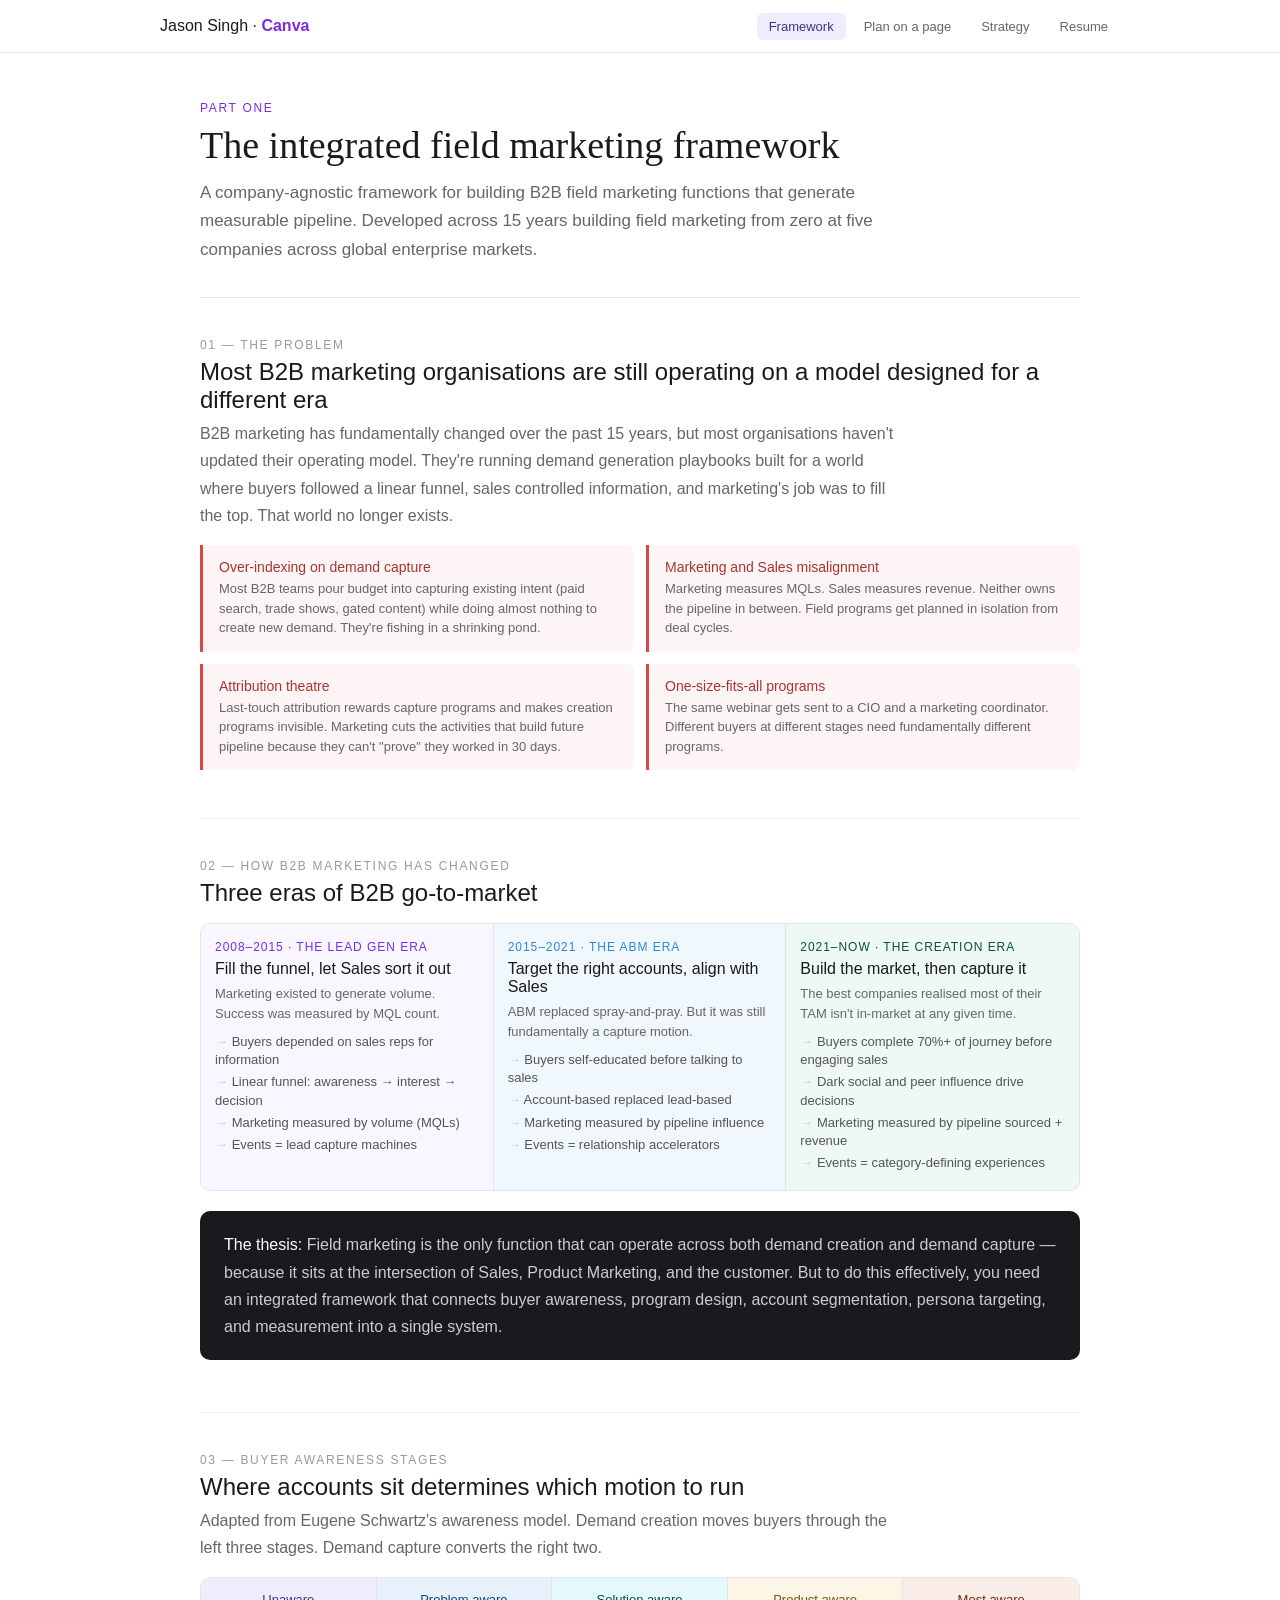
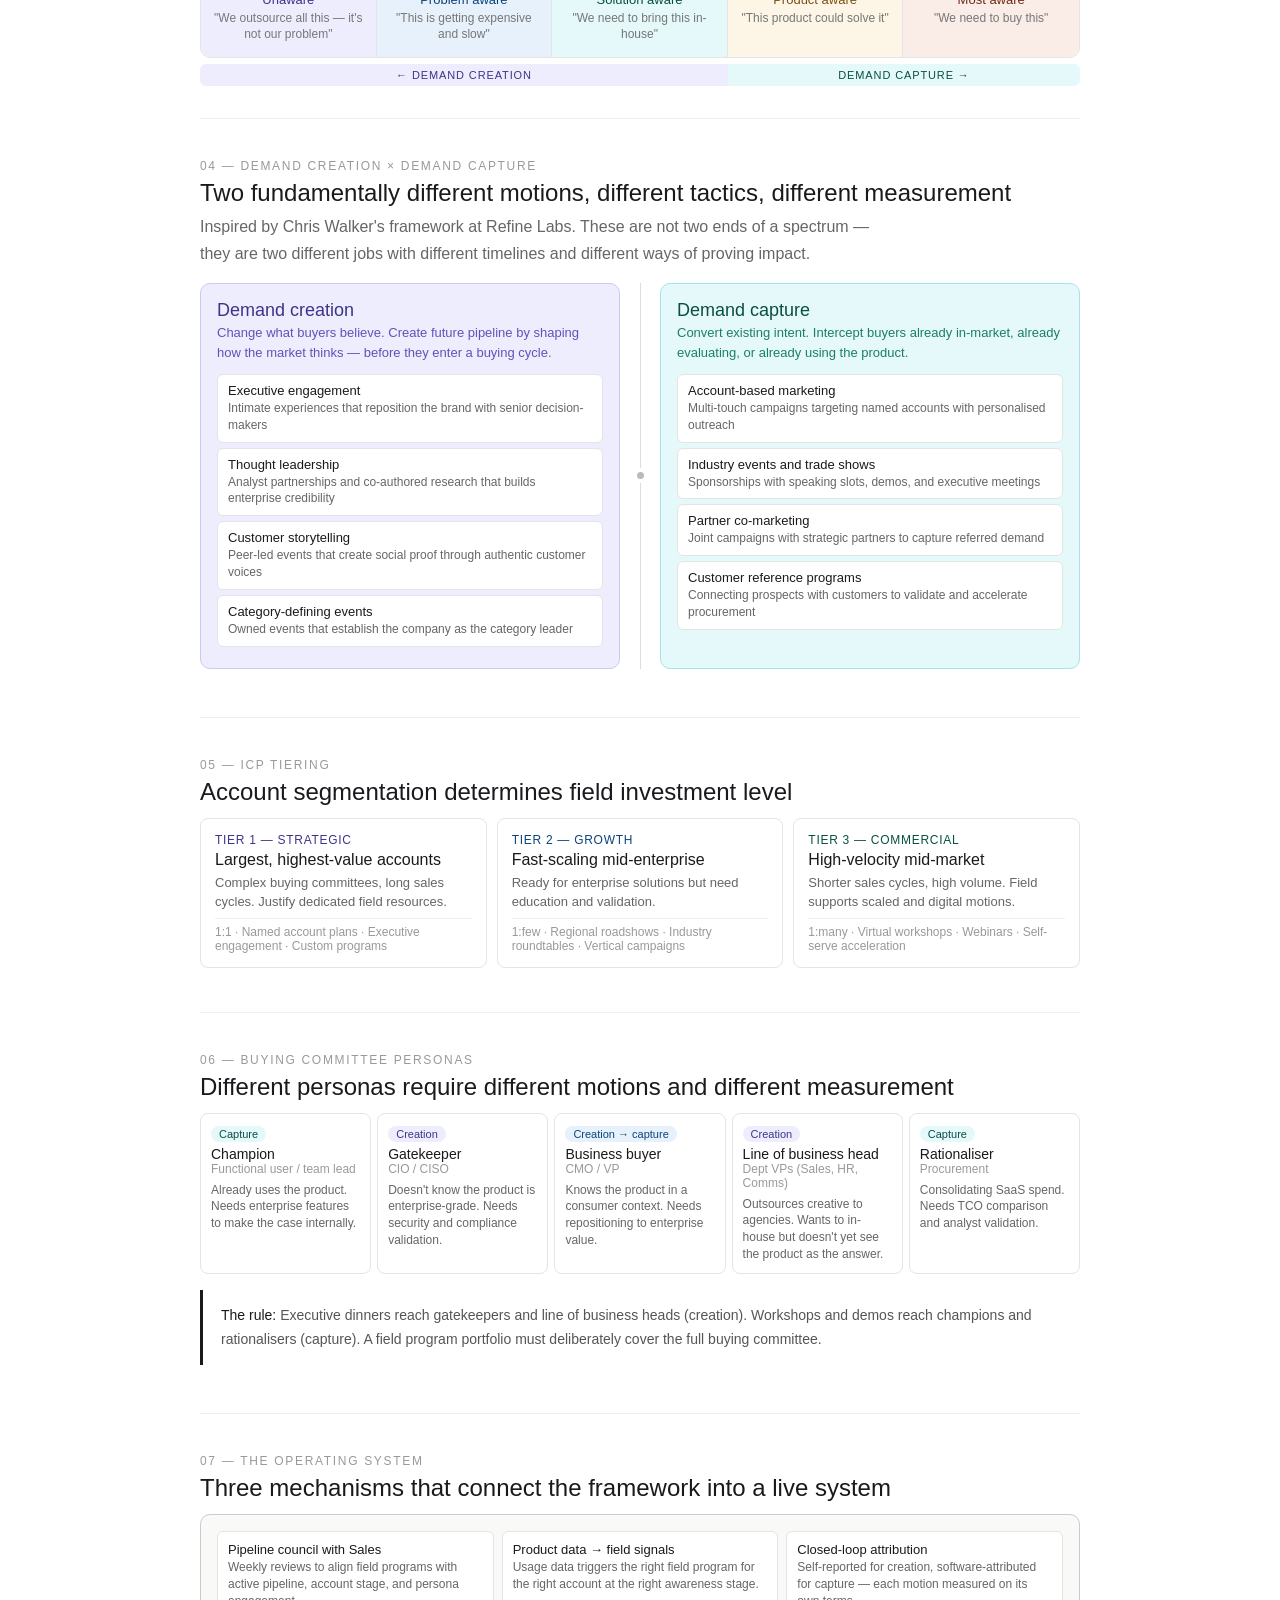
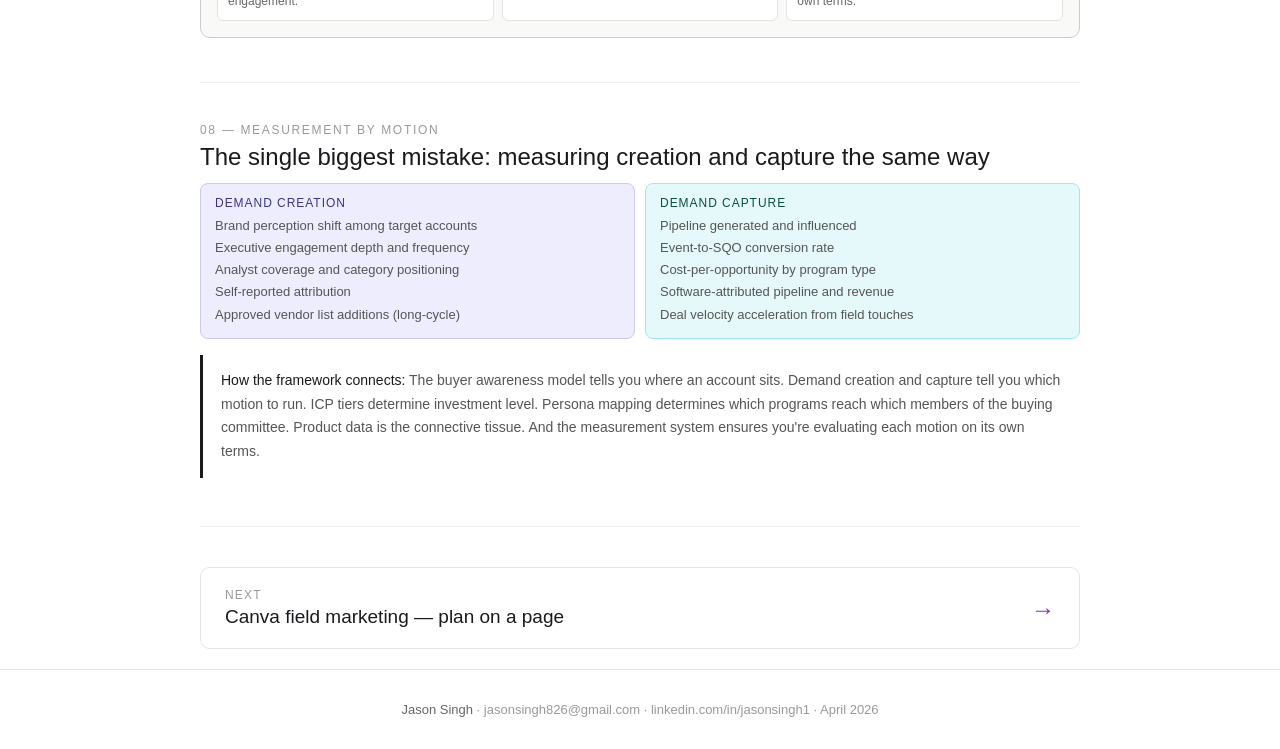
==== commit 0a16afc4: "Add files via upload" ====
--- a/framework.html
+++ b/framework.html
@@ -4,318 +4,216 @@
 <meta charset="UTF-8">
 <meta name="viewport" content="width=device-width, initial-scale=1.0">
 <title>The Integrated Field Marketing Framework — Jason Singh</title>
-<meta name="description" content="A company-agnostic operating model for B2B field marketing.">
-<link rel="stylesheet" href="styles.css">
+<link href="https://fonts.googleapis.com/css2?family=DM+Sans:wght@300;400;500;600&family=DM+Serif+Display&display=swap" rel="stylesheet">
+<style>
+:root{--purple:#7D2AE7;--purple-light:#EEEDFE;--purple-mid:#ccc8f0;--purple-dark:#3C3489;--teal:#07B9CE;--teal-light:#e5f8fa;--teal-mid:#a3e5ea;--teal-dark:#085041;--blue:#2A89DA;--blue-light:#E6F1FB;--text:#1a1a1e;--text-2:#444;--text-3:#666;--text-4:#999;--bg:#fff;--bg-2:#f9f9f7;--border:#e4e4e4;--border-light:#f0f0ee}
+*{box-sizing:border-box;margin:0;padding:0}body{font-family:'DM Sans',sans-serif;color:var(--text);background:var(--bg)}
+nav{position:sticky;top:0;z-index:100;background:rgba(255,255,255,.95);backdrop-filter:blur(12px);border-bottom:1px solid var(--border);padding:0 40px}
+nav .nav-inner{max-width:960px;margin:0 auto;display:flex;align-items:center;justify-content:space-between;height:52px}
+nav .nav-name{font-size:16px;font-weight:500}nav .nav-name span{color:var(--purple);font-weight:600}
+nav ul{list-style:none;display:flex;gap:6px}
+nav a{font-size:13px;font-weight:500;color:var(--text-3);text-decoration:none;padding:6px 12px;border-radius:6px;transition:all .2s}
+nav a:hover,nav a.active{background:var(--purple-light);color:var(--purple-dark)}
+main{max-width:960px;margin:0 auto;padding:0 40px}
+.hero{padding:48px 0 32px;border-bottom:1px solid var(--border)}
+.hero-eyebrow{font-size:12px;font-weight:500;letter-spacing:.14em;text-transform:uppercase;color:var(--purple);margin-bottom:8px}
+.hero h1{font-family:'DM Serif Display',serif;font-size:38px;font-weight:400;line-height:1.2;margin-bottom:10px}
+.hero-sub{font-size:17px;color:var(--text-3);line-height:1.7;max-width:700px}
+.section{padding:40px 0 32px;border-bottom:1px solid var(--border-light)}
+.section:last-child{border:none}
+.sec-num{font-size:12px;font-weight:500;letter-spacing:.14em;text-transform:uppercase;color:var(--text-4);margin-bottom:6px}
+.sec-title{font-size:24px;font-weight:500;margin-bottom:6px}
+.sec-desc{font-size:16px;color:var(--text-3);line-height:1.7;margin-bottom:16px;max-width:700px}
+h3{font-size:17px;font-weight:500;margin-bottom:6px}
+p{font-size:16px;color:var(--text-2);line-height:1.7}
+.problem-grid{display:grid;grid-template-columns:1fr 1fr;gap:12px;margin:16px 0}
+.problem{padding:14px 16px;border-left:3px solid #d44;border-radius:0 8px 8px 0;background:#fdf5f5}
+.problem .pr-ttl{font-size:14px;font-weight:500;color:#a33;margin-bottom:4px}
+.problem .pr-desc{font-size:13px;color:var(--text-3);line-height:1.5}
+.era-grid{display:grid;grid-template-columns:1fr 1fr 1fr;gap:0;border-radius:10px;overflow:hidden;border:1px solid var(--border);margin:16px 0}
+.era{padding:16px 14px}.era:not(:last-child){border-right:1px solid var(--border)}
+.era-label{font-size:12px;font-weight:500;letter-spacing:.08em;text-transform:uppercase;margin-bottom:6px}
+.era-title{font-size:16px;font-weight:500;margin-bottom:6px}
+.era-desc{font-size:13px;color:var(--text-3);line-height:1.5}
+.era-list{list-style:none;padding:0;margin-top:8px}
+.era-list li{font-size:13px;color:#555;padding:2px 0;line-height:1.4}.era-list li::before{content:"→ ";color:#ccc}
+.e1{background:#f8f7ff}.e1 .era-label{color:var(--purple)}
+.e2{background:#f0f7fd}.e2 .era-label{color:var(--blue)}
+.e3{background:#eef8f4}.e3 .era-label{color:var(--teal-dark)}
+.thesis{padding:20px 24px;background:var(--text);color:#fff;border-radius:10px;margin:20px 0}
+.thesis p{color:#ccc;font-size:16px;line-height:1.7}.thesis b{color:#fff;font-weight:500}
+.awareness{display:grid;grid-template-columns:repeat(5,1fr);gap:0;border-radius:10px;overflow:hidden;border:1px solid var(--border);margin:12px 0 6px}
+.aw{padding:14px 10px;text-align:center}.aw:not(:last-child){border-right:1px solid var(--border)}
+.aw-stage{font-size:13px;font-weight:500;margin-bottom:4px}.aw-desc{font-size:12px;color:#777;line-height:1.3}
+.a1{background:var(--purple-light)}.a1 .aw-stage{color:var(--purple-dark)}
+.a2{background:var(--blue-light)}.a2 .aw-stage{color:#0C447C}
+.a3{background:var(--teal-light)}.a3 .aw-stage{color:var(--teal-dark)}
+.a4{background:#FDF5E6}.a4 .aw-stage{color:#7a5212}
+.a5{background:#FAECE7}.a5 .aw-stage{color:#712B13}
+.motion-bar{display:grid;grid-template-columns:3fr 2fr;gap:0;border-radius:6px;overflow:hidden;font-size:11px;font-weight:500;letter-spacing:.08em;text-transform:uppercase}
+.mb-create{background:var(--purple-light);color:var(--purple-dark);padding:5px 12px;text-align:center}
+.mb-capture{background:var(--teal-light);color:var(--teal-dark);padding:5px 12px;text-align:center}
+.motion-cols{display:grid;grid-template-columns:1fr 40px 1fr;gap:0;margin:16px 0}
+.mot{border-radius:10px;padding:16px}
+.mot-create{background:var(--purple-light);border:1px solid var(--purple-mid)}
+.mot-capture{background:var(--teal-light);border:1px solid var(--teal-mid)}
+.mot h3{font-size:18px;font-weight:500;margin-bottom:2px}.mot .mot-sub{font-size:13px;line-height:1.5;margin-bottom:12px}
+.mot-create h3{color:var(--purple-dark)}.mot-create .mot-sub{color:#5e54b8}
+.mot-capture h3{color:var(--teal-dark)}.mot-capture .mot-sub{color:#1a8062}
+.tactic{padding:8px 10px;background:#fff;border:1px solid var(--border);border-radius:6px;margin-bottom:5px}
+.tactic .t-ttl{font-size:13px;font-weight:500}.tactic .t-desc{font-size:12px;color:var(--text-3);line-height:1.4;margin-top:2px}
+.mid{display:flex;flex-direction:column;align-items:center;justify-content:center;gap:4px}
+.mid-line{width:1px;flex:1;background:#ddd}.mid-dot{width:7px;height:7px;border-radius:50%;background:#bbb}
+.icp-grid{display:grid;grid-template-columns:repeat(3,1fr);gap:10px;margin:12px 0}
+.icp{padding:14px;border:1px solid var(--border);border-radius:8px}
+.icp-tier{font-size:12px;font-weight:500;letter-spacing:.06em;text-transform:uppercase;margin-bottom:4px}
+.t1 .icp-tier{color:var(--purple-dark)}.t2 .icp-tier{color:#0C447C}.t3 .icp-tier{color:var(--teal-dark)}
+.icp-name{font-size:16px;font-weight:500;margin-bottom:4px}.icp-detail{font-size:13px;color:var(--text-3);line-height:1.5}
+.icp-approach{font-size:12px;color:var(--text-4);margin-top:6px;padding-top:6px;border-top:1px solid var(--border-light)}
+.persona-grid{display:grid;grid-template-columns:repeat(5,1fr);gap:6px;margin:12px 0}
+.persona{padding:10px;border:1px solid var(--border);border-radius:8px}
+.p-role{font-size:14px;font-weight:500}.p-title{font-size:12px;color:var(--text-4);margin-bottom:6px}
+.p-motion{display:inline-block;font-size:11px;font-weight:500;padding:2px 8px;border-radius:10px;margin-bottom:4px}
+.p-motion.creation{background:var(--purple-light);color:var(--purple-dark)}
+.p-motion.capture{background:var(--teal-light);color:var(--teal-dark)}
+.p-motion.both{background:var(--blue-light);color:#0C447C}
+.p-desc{font-size:12px;color:var(--text-3);line-height:1.4;margin-top:4px}
+.bridge{padding:16px;border:1px solid #ccc;border-radius:10px;background:var(--bg-2);margin:12px 0}
+.bridge-label{font-size:12px;font-weight:500;letter-spacing:.1em;text-transform:uppercase;color:var(--text-4);margin-bottom:8px}
+.bridge-grid{display:grid;grid-template-columns:1fr 1fr 1fr;gap:8px}
+.b-item{padding:10px;border-radius:6px;border:1px solid var(--border);background:#fff}
+.b-item .b-ttl{font-size:13px;font-weight:500}.b-item .b-desc{font-size:12px;color:var(--text-3);line-height:1.4;margin-top:2px}
+.measure{display:grid;grid-template-columns:1fr 1fr;gap:10px;margin:12px 0}
+.m-col{padding:12px 14px;border-radius:8px}
+.m-create{background:var(--purple-light);border:1px solid var(--purple-mid)}
+.m-capture{background:var(--teal-light);border:1px solid var(--teal-mid)}
+.m-col .m-label{font-size:12px;font-weight:500;letter-spacing:.08em;text-transform:uppercase;margin-bottom:5px}
+.m-create .m-label{color:var(--purple-dark)}.m-capture .m-label{color:var(--teal-dark)}
+.m-col ul{list-style:none;padding:0}.m-col li{font-size:13px;color:#555;padding:2px 0;line-height:1.4}
+.insight{padding:14px 18px;border-left:3px solid var(--text);font-size:14px;color:#555;line-height:1.7;margin:16px 0}.insight b{color:var(--text);font-weight:500}
+.next-page{display:block;margin:40px 0 20px;padding:20px 24px;border:1px solid var(--border);border-radius:10px;text-decoration:none;color:var(--text);transition:all .2s}
+.next-page:hover{border-color:var(--purple);box-shadow:0 4px 20px rgba(125,42,231,.08)}
+.next-page .np-label{font-size:12px;font-weight:500;letter-spacing:.1em;text-transform:uppercase;color:var(--text-4);margin-bottom:4px}
+.next-page .np-title{font-size:19px;font-weight:500}
+.next-page .np-arrow{float:right;font-size:24px;color:var(--purple);margin-top:8px}
+footer{padding:32px 0;margin-top:20px;border-top:1px solid var(--border);font-size:13px;color:var(--text-4);text-align:center}footer b{color:var(--text-3);font-weight:500}
+</style>
 </head>
 <body>
-
-<nav class="topnav">
-  <div class="topnav-inner">
-    <div class="brand"><a href="index.html">Jason Singh<span class="dot">·</span><span class="sub">Canva</span></a></div>
-    <a href="index.html" class="nav-back">← Contents</a>
-  </div>
-</nav>
-
+<nav><div class="nav-inner">
+<div class="nav-name">Jason Singh · <span>Canva</span></div>
+<ul>
+<li><a href="framework.html" class="active">Framework</a></li>
+<li><a href="plan.html">Plan on a page</a></li>
+<li><a href="strategy.html">Strategy</a></li>
+<li><a href="resume.html">Resume</a></li>
+</ul>
+</div></nav>
 <main>
-  <header class="hero">
-    <div class="container">
-      <span class="pill">01 · Framework · Company-agnostic</span>
-      <h1>The Integrated<br>Field Marketing<br><span class="gradient-text">Framework</span>.</h1>
-      <p class="lead">An operating model for B2B field marketing — built across fifteen years of standing the function up from zero at five companies.</p>
-    </div>
-  </header>
-
-  <section>
-    <div class="container narrow">
-      <span class="section-num">00 · Premise</span>
-      <h2>Most B2B marketing organisations are operating on a model designed for a different era.</h2>
-      <p>B2B marketing has fundamentally changed over the past fifteen years, but most organisations have not updated their operating model. They are running demand generation playbooks built for a world where buyers followed a linear funnel, sales controlled information, and marketing's job was to fill the top. That world no longer exists.</p>
-
-      <h3>Over-indexing on demand capture</h3>
-      <p>Most B2B teams pour budget into capturing existing intent — paid search, trade shows, gated content — while doing almost nothing to create new demand. They are fishing in a shrinking pond.</p>
-
-      <h3>Marketing and Sales misalignment</h3>
-      <p>Marketing measures MQLs. Sales measures revenue. Neither owns the pipeline in between. Field programs get planned in isolation from deal cycles.</p>
-
-      <h3>Attribution theatre</h3>
-      <p>Last-touch attribution rewards capture programs and makes creation programs invisible. Marketing cuts the activities that build future pipeline because they cannot prove they worked in 30 days.</p>
-
-      <h3>One-size-fits-all programs</h3>
-      <p>The same webinar gets sent to a CIO and a marketing coordinator. Different buyers at different stages need fundamentally different programs.</p>
-    </div>
-  </section>
-
-  <section>
-    <div class="container narrow">
-      <span class="section-num">01 · Context</span>
-      <h2>Three eras of B2B go-to-market.</h2>
-
-      <div class="card tinted-violet">
-        <h3 style="margin-top:0">2008–2015 · The lead gen era</h3>
-        <p><em>Fill the funnel, let Sales sort it out.</em> Marketing existed to generate volume. Success was measured by MQL count.</p>
-        <ul class="clean">
-          <li>Buyers depended on sales reps for information</li>
-          <li>Linear funnel: awareness → interest → decision</li>
-          <li>Marketing measured by volume (MQLs)</li>
-          <li>Events were lead capture machines</li>
-        </ul>
-      </div>
-
-      <div class="card tinted-teal">
-        <h3 style="margin-top:0">2015–2021 · The ABM era</h3>
-        <p><em>Target the right accounts, align with Sales.</em> ABM replaced spray-and-pray — but it was still fundamentally a capture motion.</p>
-        <ul class="clean teal">
-          <li>Buyers self-educated before talking to sales</li>
-          <li>Account-based replaced lead-based</li>
-          <li>Marketing measured by pipeline influence</li>
-          <li>Events were relationship accelerators</li>
-        </ul>
-      </div>
-
-      <div class="card tinted-coral">
-        <h3 style="margin-top:0">2021–now · The creation era</h3>
-        <p><em>Build the market, then capture it.</em> The best companies realised most of their TAM is not in-market at any given time.</p>
-        <ul class="clean coral">
-          <li>Buyers complete 70%+ of the journey before engaging sales</li>
-          <li>Dark social and peer influence drive decisions</li>
-          <li>Marketing measured by pipeline sourced and revenue</li>
-          <li>Events are category-defining experiences</li>
-        </ul>
-      </div>
-
-      <div class="gradient-block">
-        <span class="kicker">The thesis</span>
-        <p>Field marketing is the only function that can operate across both demand creation and demand capture — because it sits at the intersection of Sales, Product Marketing, and the customer.</p>
-      </div>
-    </div>
-  </section>
-
-  <section>
-    <div class="container">
-      <span class="section-num">02 · Buyer awareness</span>
-      <h2>Where accounts sit determines which motion to run.</h2>
-      <p style="max-width:62ch;color:var(--muted)">Adapted from Eugene Schwartz's awareness model. Demand creation moves buyers through the left three stages. Demand capture converts the right two.</p>
-
-      <div class="table-wrap">
-        <table>
-          <thead>
-            <tr>
-              <th>Unaware</th>
-              <th>Problem aware</th>
-              <th>Solution aware</th>
-              <th>Product aware</th>
-              <th>Most aware</th>
-            </tr>
-          </thead>
-          <tbody>
-            <tr>
-              <td>"We outsource all this — it's not our problem"</td>
-              <td>"This is getting expensive and slow"</td>
-              <td>"We need to bring this in-house"</td>
-              <td>"This product could solve it"</td>
-              <td>"We need to buy this"</td>
-            </tr>
-            <tr>
-              <td colspan="3" style="text-align:center;background:var(--violet-soft);color:var(--violet-dark);font-weight:700;text-transform:uppercase;letter-spacing:0.08em;font-size:0.74rem">← Demand creation</td>
-              <td colspan="2" style="text-align:center;background:var(--teal-soft);color:var(--teal-dark);font-weight:700;text-transform:uppercase;letter-spacing:0.08em;font-size:0.74rem">Demand capture →</td>
-            </tr>
-          </tbody>
-        </table>
-      </div>
-    </div>
-  </section>
-
-  <section>
-    <div class="container narrow">
-      <span class="section-num">03 · Two motions</span>
-      <h2>Demand creation × demand capture.</h2>
-      <p>Inspired by Chris Walker's framework at Refine Labs. These are not two ends of a spectrum — they are two different jobs with different timelines and different ways of proving impact.</p>
-
-      <div class="card tinted-violet">
-        <h3 style="margin-top:0">Demand creation</h3>
-        <p style="font-style:italic;color:var(--violet-dark)">Change what buyers believe. Create future pipeline by shaping how the market thinks — before they enter a buying cycle.</p>
-        <ul class="clean">
-          <li><strong>Executive engagement.</strong> Intimate experiences that reposition the brand with senior decision-makers.</li>
-          <li><strong>Thought leadership.</strong> Analyst partnerships and co-authored research that establish category authority.</li>
-          <li><strong>Customer storytelling.</strong> Peer-led events with authentic customer voices.</li>
-          <li><strong>Category-defining events.</strong> Owned events that establish category leadership.</li>
-        </ul>
-      </div>
-
-      <div class="card tinted-teal">
-        <h3 style="margin-top:0">Demand capture</h3>
-        <p style="font-style:italic;color:var(--teal-dark)">Convert existing intent from buyers already in-market or evaluating.</p>
-        <ul class="clean teal">
-          <li><strong>Account-based marketing.</strong> Multi-touch campaigns targeting named accounts.</li>
-          <li><strong>Industry events and trade shows.</strong> Sponsorships with speaking slots and executive meetings.</li>
-          <li><strong>Partner co-marketing.</strong> Joint campaigns with strategic partners.</li>
-          <li><strong>Customer reference programs.</strong> Connecting prospects with customers to accelerate procurement.</li>
-        </ul>
-      </div>
-    </div>
-  </section>
-
-  <section>
-    <div class="container">
-      <span class="section-num">04 · Account segmentation</span>
-      <h2>ICP tiering — investment level follows opportunity size.</h2>
-
-      <div class="table-wrap">
-        <table>
-          <thead>
-            <tr>
-              <th style="width:18%">Tier</th>
-              <th style="width:25%">Definition</th>
-              <th style="width:18%">Indicative ACV</th>
-              <th style="width:39%">Field approach</th>
-            </tr>
-          </thead>
-          <tbody>
-            <tr>
-              <td><strong>Tier 1 · Strategic</strong></td>
-              <td>Largest accounts, complex committees</td>
-              <td>$250K–$1M+</td>
-              <td>1:1 named account plans, executive engagement, full buying committee activation</td>
-            </tr>
-            <tr>
-              <td><strong>Tier 2 · Growth</strong></td>
-              <td>Fast-scaling mid-enterprise</td>
-              <td>$50K–$250K</td>
-              <td>1:few regional roadshows, vertical campaigns, persona-specific ABM</td>
-            </tr>
-            <tr>
-              <td><strong>Tier 3 · Commercial</strong></td>
-              <td>High-velocity mid-market</td>
-              <td>$10K–$50K</td>
-              <td>1:many virtual workshops, scaled digital, champion-led motion</td>
-            </tr>
-          </tbody>
-        </table>
-      </div>
-    </div>
-  </section>
-
-  <section>
-    <div class="container">
-      <span class="section-num">05 · Persona mapping</span>
-      <h2>The buying committee — five archetypes.</h2>
-      <p style="max-width:62ch;color:var(--muted)">Generic enterprise messaging fails because every member of the buying committee is solving a different problem. Programs must be designed around the persona, not the title.</p>
-
-      <div class="table-wrap">
-        <table>
-          <thead>
-            <tr>
-              <th>Motion</th>
-              <th>Persona</th>
-              <th>Typical title</th>
-              <th>What they're actually solving for</th>
-            </tr>
-          </thead>
-          <tbody>
-            <tr>
-              <td>Capture</td>
-              <td><strong>Champion</strong></td>
-              <td>Brand / Creative Director</td>
-              <td>Already uses the product. Needs enterprise features and governance to pitch internally.</td>
-            </tr>
-            <tr>
-              <td>Creation</td>
-              <td><strong>Gatekeeper</strong></td>
-              <td>CIO / CISO</td>
-              <td>Has not seen the product as enterprise-grade. Needs security validation.</td>
-            </tr>
-            <tr>
-              <td>Creation → Capture</td>
-              <td><strong>Business Buyer</strong></td>
-              <td>CMO</td>
-              <td>Knows the product as a consumer tool. Needs enterprise repositioning.</td>
-            </tr>
-            <tr>
-              <td>Creation</td>
-              <td><strong>LOB Head</strong></td>
-              <td>VP Sales / CHRO / VP Comms</td>
-              <td>Outsources to agencies. Wants to in-house but does not yet see the product as the answer.</td>
-            </tr>
-            <tr>
-              <td>Capture</td>
-              <td><strong>Rationaliser</strong></td>
-              <td>Procurement / CFO</td>
-              <td>Consolidating SaaS spend. Needs TCO comparison and analyst validation.</td>
-            </tr>
-          </tbody>
-        </table>
-      </div>
-
-      <div class="card tinted-violet">
-        <p style="margin-bottom:0;font-weight:600;color:var(--violet-dark)">Executive dinners reach gatekeepers and line-of-business heads (creation). Workshops and demos reach champions and rationalisers (capture). A field portfolio must deliberately cover the full committee.</p>
-      </div>
-    </div>
-  </section>
-
-  <section>
-    <div class="container narrow">
-      <span class="section-num">06 · Operating system</span>
-      <h2>Three mechanisms that connect the framework into a live system.</h2>
-
-      <h3>Pipeline council with Sales</h3>
-      <p>Weekly reviews to align field programs with active pipeline, account stage, and persona engagement. The forum where field marketing earns its seat — not by reporting on activity, but by changing what gets done next week.</p>
-
-      <h3>Product data → field signals</h3>
-      <p>Usage data triggers the right field program for the right account at the right awareness stage. PLG signals are the connective tissue that lets field marketing operate at velocity.</p>
-
-      <h3>Closed-loop attribution</h3>
-      <p>Self-reported for creation, software-attributed for capture. Each motion measured on its own terms — not collapsed into a single number that hides the work that builds future pipeline.</p>
-    </div>
-  </section>
-
-  <section>
-    <div class="container narrow">
-      <span class="section-num">07 · Measurement</span>
-      <h2>The single biggest mistake — measuring creation and capture the same way.</h2>
-
-      <div class="card tinted-violet">
-        <h3 style="margin-top:0">Demand creation measurement</h3>
-        <ul class="clean">
-          <li>Brand perception shift among target accounts</li>
-          <li>Executive engagement depth and frequency</li>
-          <li>Analyst coverage and category positioning</li>
-          <li>Self-reported attribution</li>
-          <li>Approved vendor list additions (long-cycle)</li>
-        </ul>
-      </div>
-
-      <div class="card tinted-teal">
-        <h3 style="margin-top:0">Demand capture measurement</h3>
-        <ul class="clean teal">
-          <li>Pipeline generated and influenced</li>
-          <li>Event-to-SQO conversion rate</li>
-          <li>Cost-per-opportunity by program type</li>
-          <li>Software-attributed pipeline and revenue</li>
-          <li>Deal velocity acceleration from field touches</li>
-        </ul>
-      </div>
-
-      <div class="gradient-block">
-        <span class="kicker">How the framework connects</span>
-        <p>The buyer awareness model tells you where an account sits. Demand creation and capture tell you which motion to run. ICP tiers determine investment level. Persona mapping determines which programs reach which members of the buying committee. Product data is the connective tissue. The measurement system ensures each motion is evaluated on its own terms.</p>
-      </div>
-    </div>
-  </section>
+<div class="hero">
+<div class="hero-eyebrow">Part one</div>
+<h1>The integrated field marketing framework</h1>
+<p class="hero-sub">A company-agnostic framework for building B2B field marketing functions that generate measurable pipeline. Developed across 15 years building field marketing from zero at five companies across global enterprise markets.</p>
+</div>
+
+<div class="section">
+<div class="sec-num">01 — The problem</div>
+<div class="sec-title">Most B2B marketing organisations are still operating on a model designed for a different era</div>
+<p class="sec-desc">B2B marketing has fundamentally changed over the past 15 years, but most organisations haven't updated their operating model. They're running demand generation playbooks built for a world where buyers followed a linear funnel, sales controlled information, and marketing's job was to fill the top. That world no longer exists.</p>
+<div class="problem-grid">
+<div class="problem"><div class="pr-ttl">Over-indexing on demand capture</div><div class="pr-desc">Most B2B teams pour budget into capturing existing intent (paid search, trade shows, gated content) while doing almost nothing to create new demand. They're fishing in a shrinking pond.</div></div>
+<div class="problem"><div class="pr-ttl">Marketing and Sales misalignment</div><div class="pr-desc">Marketing measures MQLs. Sales measures revenue. Neither owns the pipeline in between. Field programs get planned in isolation from deal cycles.</div></div>
+<div class="problem"><div class="pr-ttl">Attribution theatre</div><div class="pr-desc">Last-touch attribution rewards capture programs and makes creation programs invisible. Marketing cuts the activities that build future pipeline because they can't "prove" they worked in 30 days.</div></div>
+<div class="problem"><div class="pr-ttl">One-size-fits-all programs</div><div class="pr-desc">The same webinar gets sent to a CIO and a marketing coordinator. Different buyers at different stages need fundamentally different programs.</div></div>
+</div></div>
+
+<div class="section">
+<div class="sec-num">02 — How B2B marketing has changed</div>
+<div class="sec-title">Three eras of B2B go-to-market</div>
+<div class="era-grid">
+<div class="era e1"><div class="era-label">2008–2015 · The lead gen era</div><div class="era-title">Fill the funnel, let Sales sort it out</div><div class="era-desc">Marketing existed to generate volume. Success was measured by MQL count.</div><ul class="era-list"><li>Buyers depended on sales reps for information</li><li>Linear funnel: awareness → interest → decision</li><li>Marketing measured by volume (MQLs)</li><li>Events = lead capture machines</li></ul></div>
+<div class="era e2"><div class="era-label">2015–2021 · The ABM era</div><div class="era-title">Target the right accounts, align with Sales</div><div class="era-desc">ABM replaced spray-and-pray. But it was still fundamentally a capture motion.</div><ul class="era-list"><li>Buyers self-educated before talking to sales</li><li>Account-based replaced lead-based</li><li>Marketing measured by pipeline influence</li><li>Events = relationship accelerators</li></ul></div>
+<div class="era e3"><div class="era-label">2021–now · The creation era</div><div class="era-title">Build the market, then capture it</div><div class="era-desc">The best companies realised most of their TAM isn't in-market at any given time.</div><ul class="era-list"><li>Buyers complete 70%+ of journey before engaging sales</li><li>Dark social and peer influence drive decisions</li><li>Marketing measured by pipeline sourced + revenue</li><li>Events = category-defining experiences</li></ul></div>
+</div>
+<div class="thesis"><p><b>The thesis:</b> Field marketing is the only function that can operate across both demand creation and demand capture — because it sits at the intersection of Sales, Product Marketing, and the customer. But to do this effectively, you need an integrated framework that connects buyer awareness, program design, account segmentation, persona targeting, and measurement into a single system.</p></div>
+</div>
+
+<div class="section">
+<div class="sec-num">03 — Buyer awareness stages</div>
+<div class="sec-title">Where accounts sit determines which motion to run</div>
+<p class="sec-desc">Adapted from Eugene Schwartz's awareness model. Demand creation moves buyers through the left three stages. Demand capture converts the right two.</p>
+<div class="awareness">
+<div class="aw a1"><div class="aw-stage">Unaware</div><div class="aw-desc">"We outsource all this — it's not our problem"</div></div>
+<div class="aw a2"><div class="aw-stage">Problem aware</div><div class="aw-desc">"This is getting expensive and slow"</div></div>
+<div class="aw a3"><div class="aw-stage">Solution aware</div><div class="aw-desc">"We need to bring this in-house"</div></div>
+<div class="aw a4"><div class="aw-stage">Product aware</div><div class="aw-desc">"This product could solve it"</div></div>
+<div class="aw a5"><div class="aw-stage">Most aware</div><div class="aw-desc">"We need to buy this"</div></div>
+</div>
+<div class="motion-bar"><div class="mb-create">← Demand creation</div><div class="mb-capture">Demand capture →</div></div>
+</div>
+
+<div class="section">
+<div class="sec-num">04 — Demand creation × demand capture</div>
+<div class="sec-title">Two fundamentally different motions, different tactics, different measurement</div>
+<p class="sec-desc">Inspired by Chris Walker's framework at Refine Labs. These are not two ends of a spectrum — they are two different jobs with different timelines and different ways of proving impact.</p>
+<div class="motion-cols">
+<div class="mot mot-create"><h3>Demand creation</h3><div class="mot-sub">Change what buyers believe. Create future pipeline by shaping how the market thinks — before they enter a buying cycle.</div>
+<div class="tactic"><div class="t-ttl">Executive engagement</div><div class="t-desc">Intimate experiences that reposition the brand with senior decision-makers</div></div>
+<div class="tactic"><div class="t-ttl">Thought leadership</div><div class="t-desc">Analyst partnerships and co-authored research that builds enterprise credibility</div></div>
+<div class="tactic"><div class="t-ttl">Customer storytelling</div><div class="t-desc">Peer-led events that create social proof through authentic customer voices</div></div>
+<div class="tactic"><div class="t-ttl">Category-defining events</div><div class="t-desc">Owned events that establish the company as the category leader</div></div>
+</div>
+<div class="mid"><div class="mid-line"></div><div class="mid-dot"></div><div class="mid-line"></div></div>
+<div class="mot mot-capture"><h3>Demand capture</h3><div class="mot-sub">Convert existing intent. Intercept buyers already in-market, already evaluating, or already using the product.</div>
+<div class="tactic"><div class="t-ttl">Account-based marketing</div><div class="t-desc">Multi-touch campaigns targeting named accounts with personalised outreach</div></div>
+<div class="tactic"><div class="t-ttl">Industry events and trade shows</div><div class="t-desc">Sponsorships with speaking slots, demos, and executive meetings</div></div>
+<div class="tactic"><div class="t-ttl">Partner co-marketing</div><div class="t-desc">Joint campaigns with strategic partners to capture referred demand</div></div>
+<div class="tactic"><div class="t-ttl">Customer reference programs</div><div class="t-desc">Connecting prospects with customers to validate and accelerate procurement</div></div>
+</div></div></div>
+
+<div class="section">
+<div class="sec-num">05 — ICP tiering</div>
+<div class="sec-title">Account segmentation determines field investment level</div>
+<div class="icp-grid">
+<div class="icp t1"><div class="icp-tier">Tier 1 — Strategic</div><div class="icp-name">Largest, highest-value accounts</div><div class="icp-detail">Complex buying committees, long sales cycles. Justify dedicated field resources.</div><div class="icp-approach">1:1 · Named account plans · Executive engagement · Custom programs</div></div>
+<div class="icp t2"><div class="icp-tier">Tier 2 — Growth</div><div class="icp-name">Fast-scaling mid-enterprise</div><div class="icp-detail">Ready for enterprise solutions but need education and validation.</div><div class="icp-approach">1:few · Regional roadshows · Industry roundtables · Vertical campaigns</div></div>
+<div class="icp t3"><div class="icp-tier">Tier 3 — Commercial</div><div class="icp-name">High-velocity mid-market</div><div class="icp-detail">Shorter sales cycles, high volume. Field supports scaled and digital motions.</div><div class="icp-approach">1:many · Virtual workshops · Webinars · Self-serve acceleration</div></div>
+</div></div>
+
+<div class="section">
+<div class="sec-num">06 — Buying committee personas</div>
+<div class="sec-title">Different personas require different motions and different measurement</div>
+<div class="persona-grid">
+<div class="persona"><div class="p-motion capture">Capture</div><div class="p-role">Champion</div><div class="p-title">Functional user / team lead</div><div class="p-desc">Already uses the product. Needs enterprise features to make the case internally.</div></div>
+<div class="persona"><div class="p-motion creation">Creation</div><div class="p-role">Gatekeeper</div><div class="p-title">CIO / CISO</div><div class="p-desc">Doesn't know the product is enterprise-grade. Needs security and compliance validation.</div></div>
+<div class="persona"><div class="p-motion both">Creation → capture</div><div class="p-role">Business buyer</div><div class="p-title">CMO / VP</div><div class="p-desc">Knows the product in a consumer context. Needs repositioning to enterprise value.</div></div>
+<div class="persona"><div class="p-motion creation">Creation</div><div class="p-role">Line of business head</div><div class="p-title">Dept VPs (Sales, HR, Comms)</div><div class="p-desc">Outsources creative to agencies. Wants to in-house but doesn't yet see the product as the answer.</div></div>
+<div class="persona"><div class="p-motion capture">Capture</div><div class="p-role">Rationaliser</div><div class="p-title">Procurement</div><div class="p-desc">Consolidating SaaS spend. Needs TCO comparison and analyst validation.</div></div>
+</div>
+<div class="insight"><b>The rule:</b> Executive dinners reach gatekeepers and line of business heads (creation). Workshops and demos reach champions and rationalisers (capture). A field program portfolio must deliberately cover the full buying committee.</div>
+</div>
+
+<div class="section">
+<div class="sec-num">07 — The operating system</div>
+<div class="sec-title">Three mechanisms that connect the framework into a live system</div>
+<div class="bridge"><div class="bridge-grid">
+<div class="b-item"><div class="b-ttl">Pipeline council with Sales</div><div class="b-desc">Weekly reviews to align field programs with active pipeline, account stage, and persona engagement.</div></div>
+<div class="b-item"><div class="b-ttl">Product data → field signals</div><div class="b-desc">Usage data triggers the right field program for the right account at the right awareness stage.</div></div>
+<div class="b-item"><div class="b-ttl">Closed-loop attribution</div><div class="b-desc">Self-reported for creation, software-attributed for capture — each motion measured on its own terms.</div></div>
+</div></div></div>
+
+<div class="section">
+<div class="sec-num">08 — Measurement by motion</div>
+<div class="sec-title">The single biggest mistake: measuring creation and capture the same way</div>
+<div class="measure">
+<div class="m-col m-create"><div class="m-label">Demand creation</div><ul><li>Brand perception shift among target accounts</li><li>Executive engagement depth and frequency</li><li>Analyst coverage and category positioning</li><li>Self-reported attribution</li><li>Approved vendor list additions (long-cycle)</li></ul></div>
+<div class="m-col m-capture"><div class="m-label">Demand capture</div><ul><li>Pipeline generated and influenced</li><li>Event-to-SQO conversion rate</li><li>Cost-per-opportunity by program type</li><li>Software-attributed pipeline and revenue</li><li>Deal velocity acceleration from field touches</li></ul></div>
+</div>
+<div class="insight"><b>How the framework connects:</b> The buyer awareness model tells you where an account sits. Demand creation and capture tell you which motion to run. ICP tiers determine investment level. Persona mapping determines which programs reach which members of the buying committee. Product data is the connective tissue. And the measurement system ensures you're evaluating each motion on its own terms.</div>
+</div>
+
+<a href="plan.html" class="next-page"><span class="np-arrow">→</span><div class="np-label">Next</div><div class="np-title">Canva field marketing — plan on a page</div></a>
 </main>
-
-<footer class="site-footer">
-  <div class="container">
-    <div>
-      <div class="footer-name">Jason Singh</div>
-      <p style="color:var(--muted);margin:0.5rem 0 0 0;font-size:0.9rem">The Integrated Field Marketing Framework · 01 / 05</p>
-    </div>
-    <div class="footer-meta">
-      <a href="mailto:jasonsingh826@gmail.com">jasonsingh826@gmail.com</a>
-      <a href="https://linkedin.com/in/jasonsingh1">linkedin.com/in/jasonsingh1</a>
-      <a href="index.html">← Back to contents</a>
-    </div>
-  </div>
-</footer>
-
+<footer><b>Jason Singh</b> · jasonsingh826@gmail.com · linkedin.com/in/jasonsingh1 · April 2026</footer>
 </body>
 </html>
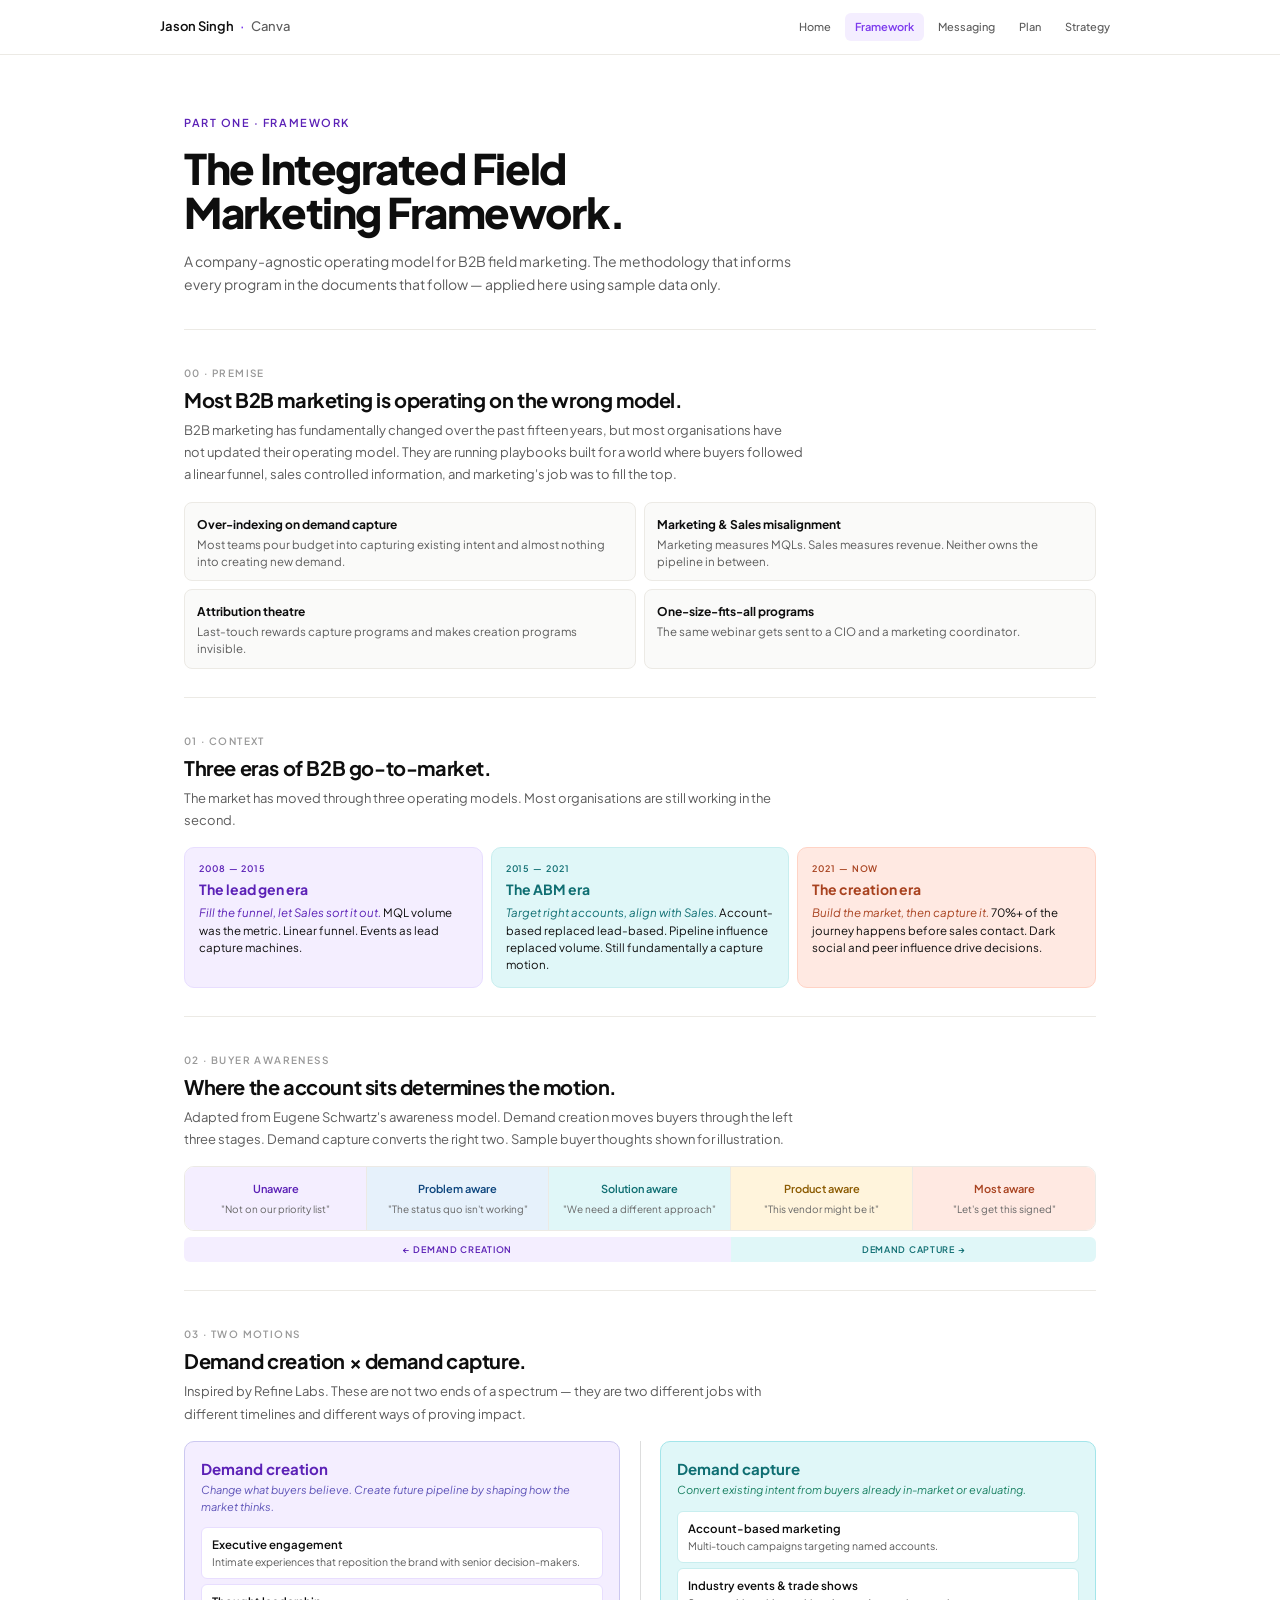
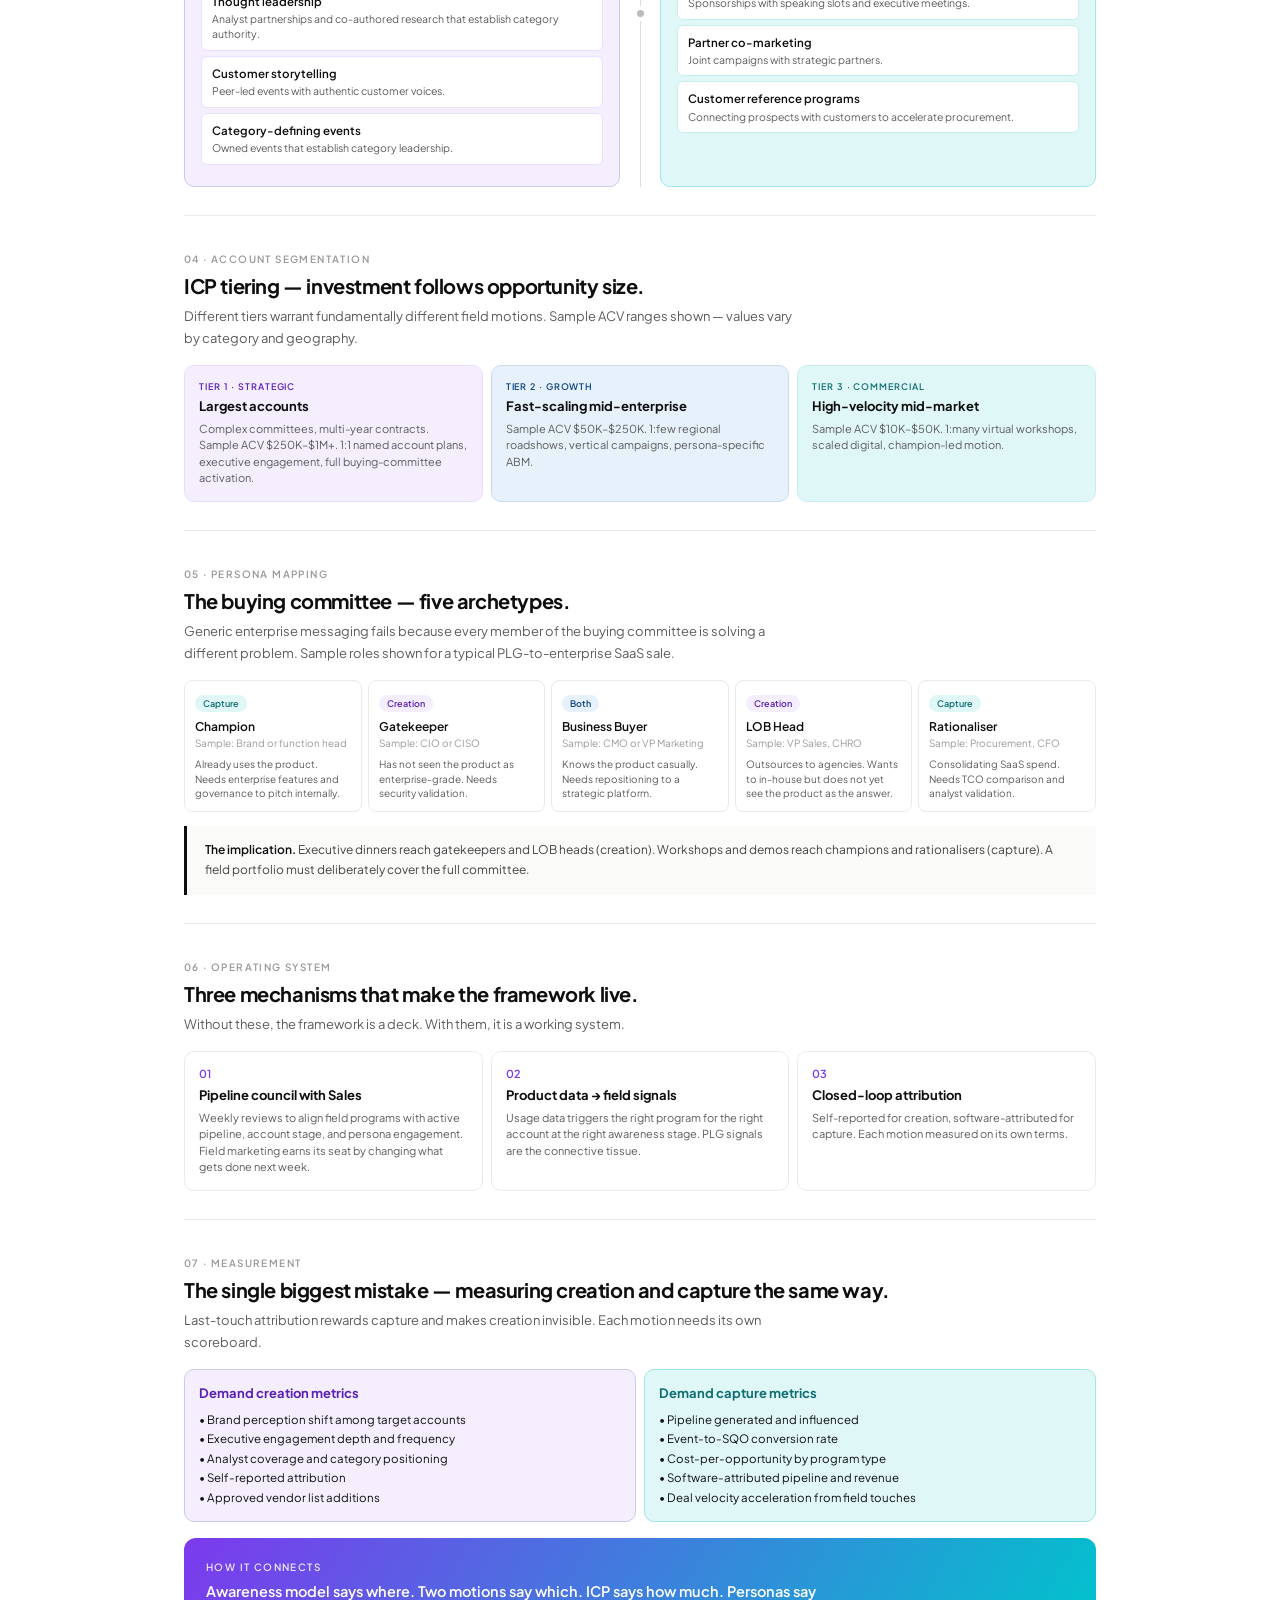
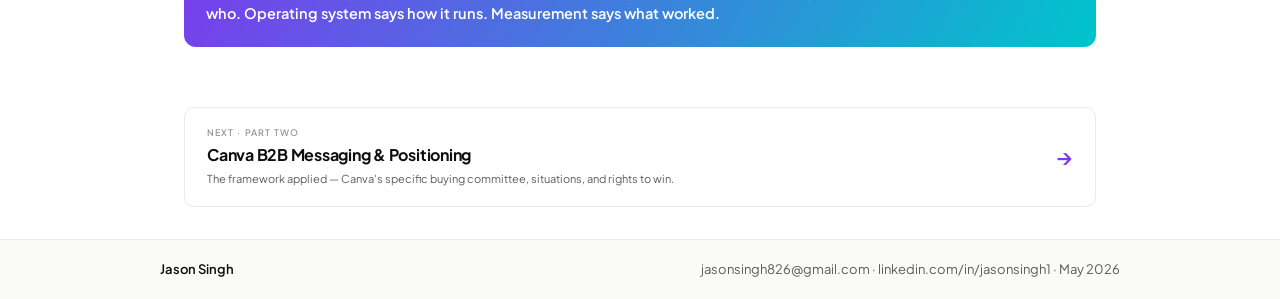
==== commit a9165a7c: "Add files via upload" ====
--- a/framework.html
+++ b/framework.html
@@ -4,216 +4,351 @@
 <meta charset="UTF-8">
 <meta name="viewport" content="width=device-width, initial-scale=1.0">
 <title>The Integrated Field Marketing Framework — Jason Singh</title>
-<link href="https://fonts.googleapis.com/css2?family=DM+Sans:wght@300;400;500;600&family=DM+Serif+Display&display=swap" rel="stylesheet">
+<meta name="description" content="A company-agnostic operating model for B2B field marketing.">
+<link rel="preconnect" href="https://fonts.googleapis.com">
+<link rel="preconnect" href="https://fonts.gstatic.com" crossorigin>
+<link href="https://fonts.googleapis.com/css2?family=Plus+Jakarta+Sans:wght@400;500;600;700;800&display=swap" rel="stylesheet">
 <style>
-:root{--purple:#7D2AE7;--purple-light:#EEEDFE;--purple-mid:#ccc8f0;--purple-dark:#3C3489;--teal:#07B9CE;--teal-light:#e5f8fa;--teal-mid:#a3e5ea;--teal-dark:#085041;--blue:#2A89DA;--blue-light:#E6F1FB;--text:#1a1a1e;--text-2:#444;--text-3:#666;--text-4:#999;--bg:#fff;--bg-2:#f9f9f7;--border:#e4e4e4;--border-light:#f0f0ee}
-*{box-sizing:border-box;margin:0;padding:0}body{font-family:'DM Sans',sans-serif;color:var(--text);background:var(--bg)}
-nav{position:sticky;top:0;z-index:100;background:rgba(255,255,255,.95);backdrop-filter:blur(12px);border-bottom:1px solid var(--border);padding:0 40px}
-nav .nav-inner{max-width:960px;margin:0 auto;display:flex;align-items:center;justify-content:space-between;height:52px}
-nav .nav-name{font-size:16px;font-weight:500}nav .nav-name span{color:var(--purple);font-weight:600}
-nav ul{list-style:none;display:flex;gap:6px}
-nav a{font-size:13px;font-weight:500;color:var(--text-3);text-decoration:none;padding:6px 12px;border-radius:6px;transition:all .2s}
-nav a:hover,nav a.active{background:var(--purple-light);color:var(--purple-dark)}
-main{max-width:960px;margin:0 auto;padding:0 40px}
-.hero{padding:48px 0 32px;border-bottom:1px solid var(--border)}
-.hero-eyebrow{font-size:12px;font-weight:500;letter-spacing:.14em;text-transform:uppercase;color:var(--purple);margin-bottom:8px}
-.hero h1{font-family:'DM Serif Display',serif;font-size:38px;font-weight:400;line-height:1.2;margin-bottom:10px}
-.hero-sub{font-size:17px;color:var(--text-3);line-height:1.7;max-width:700px}
-.section{padding:40px 0 32px;border-bottom:1px solid var(--border-light)}
-.section:last-child{border:none}
-.sec-num{font-size:12px;font-weight:500;letter-spacing:.14em;text-transform:uppercase;color:var(--text-4);margin-bottom:6px}
-.sec-title{font-size:24px;font-weight:500;margin-bottom:6px}
-.sec-desc{font-size:16px;color:var(--text-3);line-height:1.7;margin-bottom:16px;max-width:700px}
-h3{font-size:17px;font-weight:500;margin-bottom:6px}
-p{font-size:16px;color:var(--text-2);line-height:1.7}
-.problem-grid{display:grid;grid-template-columns:1fr 1fr;gap:12px;margin:16px 0}
-.problem{padding:14px 16px;border-left:3px solid #d44;border-radius:0 8px 8px 0;background:#fdf5f5}
-.problem .pr-ttl{font-size:14px;font-weight:500;color:#a33;margin-bottom:4px}
-.problem .pr-desc{font-size:13px;color:var(--text-3);line-height:1.5}
-.era-grid{display:grid;grid-template-columns:1fr 1fr 1fr;gap:0;border-radius:10px;overflow:hidden;border:1px solid var(--border);margin:16px 0}
-.era{padding:16px 14px}.era:not(:last-child){border-right:1px solid var(--border)}
-.era-label{font-size:12px;font-weight:500;letter-spacing:.08em;text-transform:uppercase;margin-bottom:6px}
-.era-title{font-size:16px;font-weight:500;margin-bottom:6px}
-.era-desc{font-size:13px;color:var(--text-3);line-height:1.5}
-.era-list{list-style:none;padding:0;margin-top:8px}
-.era-list li{font-size:13px;color:#555;padding:2px 0;line-height:1.4}.era-list li::before{content:"→ ";color:#ccc}
-.e1{background:#f8f7ff}.e1 .era-label{color:var(--purple)}
-.e2{background:#f0f7fd}.e2 .era-label{color:var(--blue)}
-.e3{background:#eef8f4}.e3 .era-label{color:var(--teal-dark)}
-.thesis{padding:20px 24px;background:var(--text);color:#fff;border-radius:10px;margin:20px 0}
-.thesis p{color:#ccc;font-size:16px;line-height:1.7}.thesis b{color:#fff;font-weight:500}
-.awareness{display:grid;grid-template-columns:repeat(5,1fr);gap:0;border-radius:10px;overflow:hidden;border:1px solid var(--border);margin:12px 0 6px}
-.aw{padding:14px 10px;text-align:center}.aw:not(:last-child){border-right:1px solid var(--border)}
-.aw-stage{font-size:13px;font-weight:500;margin-bottom:4px}.aw-desc{font-size:12px;color:#777;line-height:1.3}
-.a1{background:var(--purple-light)}.a1 .aw-stage{color:var(--purple-dark)}
-.a2{background:var(--blue-light)}.a2 .aw-stage{color:#0C447C}
-.a3{background:var(--teal-light)}.a3 .aw-stage{color:var(--teal-dark)}
-.a4{background:#FDF5E6}.a4 .aw-stage{color:#7a5212}
-.a5{background:#FAECE7}.a5 .aw-stage{color:#712B13}
-.motion-bar{display:grid;grid-template-columns:3fr 2fr;gap:0;border-radius:6px;overflow:hidden;font-size:11px;font-weight:500;letter-spacing:.08em;text-transform:uppercase}
-.mb-create{background:var(--purple-light);color:var(--purple-dark);padding:5px 12px;text-align:center}
-.mb-capture{background:var(--teal-light);color:var(--teal-dark);padding:5px 12px;text-align:center}
-.motion-cols{display:grid;grid-template-columns:1fr 40px 1fr;gap:0;margin:16px 0}
-.mot{border-radius:10px;padding:16px}
-.mot-create{background:var(--purple-light);border:1px solid var(--purple-mid)}
-.mot-capture{background:var(--teal-light);border:1px solid var(--teal-mid)}
-.mot h3{font-size:18px;font-weight:500;margin-bottom:2px}.mot .mot-sub{font-size:13px;line-height:1.5;margin-bottom:12px}
-.mot-create h3{color:var(--purple-dark)}.mot-create .mot-sub{color:#5e54b8}
-.mot-capture h3{color:var(--teal-dark)}.mot-capture .mot-sub{color:#1a8062}
-.tactic{padding:8px 10px;background:#fff;border:1px solid var(--border);border-radius:6px;margin-bottom:5px}
-.tactic .t-ttl{font-size:13px;font-weight:500}.tactic .t-desc{font-size:12px;color:var(--text-3);line-height:1.4;margin-top:2px}
-.mid{display:flex;flex-direction:column;align-items:center;justify-content:center;gap:4px}
-.mid-line{width:1px;flex:1;background:#ddd}.mid-dot{width:7px;height:7px;border-radius:50%;background:#bbb}
-.icp-grid{display:grid;grid-template-columns:repeat(3,1fr);gap:10px;margin:12px 0}
-.icp{padding:14px;border:1px solid var(--border);border-radius:8px}
-.icp-tier{font-size:12px;font-weight:500;letter-spacing:.06em;text-transform:uppercase;margin-bottom:4px}
-.t1 .icp-tier{color:var(--purple-dark)}.t2 .icp-tier{color:#0C447C}.t3 .icp-tier{color:var(--teal-dark)}
-.icp-name{font-size:16px;font-weight:500;margin-bottom:4px}.icp-detail{font-size:13px;color:var(--text-3);line-height:1.5}
-.icp-approach{font-size:12px;color:var(--text-4);margin-top:6px;padding-top:6px;border-top:1px solid var(--border-light)}
-.persona-grid{display:grid;grid-template-columns:repeat(5,1fr);gap:6px;margin:12px 0}
-.persona{padding:10px;border:1px solid var(--border);border-radius:8px}
-.p-role{font-size:14px;font-weight:500}.p-title{font-size:12px;color:var(--text-4);margin-bottom:6px}
-.p-motion{display:inline-block;font-size:11px;font-weight:500;padding:2px 8px;border-radius:10px;margin-bottom:4px}
-.p-motion.creation{background:var(--purple-light);color:var(--purple-dark)}
-.p-motion.capture{background:var(--teal-light);color:var(--teal-dark)}
-.p-motion.both{background:var(--blue-light);color:#0C447C}
-.p-desc{font-size:12px;color:var(--text-3);line-height:1.4;margin-top:4px}
-.bridge{padding:16px;border:1px solid #ccc;border-radius:10px;background:var(--bg-2);margin:12px 0}
-.bridge-label{font-size:12px;font-weight:500;letter-spacing:.1em;text-transform:uppercase;color:var(--text-4);margin-bottom:8px}
-.bridge-grid{display:grid;grid-template-columns:1fr 1fr 1fr;gap:8px}
-.b-item{padding:10px;border-radius:6px;border:1px solid var(--border);background:#fff}
-.b-item .b-ttl{font-size:13px;font-weight:500}.b-item .b-desc{font-size:12px;color:var(--text-3);line-height:1.4;margin-top:2px}
-.measure{display:grid;grid-template-columns:1fr 1fr;gap:10px;margin:12px 0}
-.m-col{padding:12px 14px;border-radius:8px}
-.m-create{background:var(--purple-light);border:1px solid var(--purple-mid)}
-.m-capture{background:var(--teal-light);border:1px solid var(--teal-mid)}
-.m-col .m-label{font-size:12px;font-weight:500;letter-spacing:.08em;text-transform:uppercase;margin-bottom:5px}
-.m-create .m-label{color:var(--purple-dark)}.m-capture .m-label{color:var(--teal-dark)}
-.m-col ul{list-style:none;padding:0}.m-col li{font-size:13px;color:#555;padding:2px 0;line-height:1.4}
-.insight{padding:14px 18px;border-left:3px solid var(--text);font-size:14px;color:#555;line-height:1.7;margin:16px 0}.insight b{color:var(--text);font-weight:500}
-.next-page{display:block;margin:40px 0 20px;padding:20px 24px;border:1px solid var(--border);border-radius:10px;text-decoration:none;color:var(--text);transition:all .2s}
-.next-page:hover{border-color:var(--purple);box-shadow:0 4px 20px rgba(125,42,231,.08)}
-.next-page .np-label{font-size:12px;font-weight:500;letter-spacing:.1em;text-transform:uppercase;color:var(--text-4);margin-bottom:4px}
-.next-page .np-title{font-size:19px;font-weight:500}
-.next-page .np-arrow{float:right;font-size:24px;color:var(--purple);margin-top:8px}
-footer{padding:32px 0;margin-top:20px;border-top:1px solid var(--border);font-size:13px;color:var(--text-4);text-align:center}footer b{color:var(--text-3);font-weight:500}
+* { box-sizing: border-box; margin: 0; padding: 0; }
+html { scroll-behavior: smooth; }
+body { font-family: 'Plus Jakarta Sans', -apple-system, sans-serif; color: #0E0E0E; background: #FFFFFF; -webkit-font-smoothing: antialiased; font-size: 14px; line-height: 1.5; }
+a { text-decoration: none; color: inherit; }
+p { line-height: 1.65; }
+nav { background: rgba(255,255,255,0.95); backdrop-filter: blur(12px); -webkit-backdrop-filter: blur(12px); border-bottom: 1px solid #ECEAE5; padding: 0 24px; position: sticky; top: 0; z-index: 100; }
+nav .nav-inner { max-width: 960px; margin: 0 auto; display: flex; align-items: center; justify-content: space-between; height: 54px; }
+nav .brand { font-size: 13px; font-weight: 600; color: #0E0E0E; }
+nav .brand .dot { color: #7C3AED; margin: 0 6px; }
+nav .brand .sub { color: #5C5C5C; font-weight: 500; }
+nav .links { display: flex; gap: 4px; }
+nav .links a { font-size: 11px; font-weight: 500; color: #5C5C5C; padding: 6px 10px; border-radius: 6px; transition: all 0.15s; }
+nav .links a:hover { background: #F4EEFF; color: #5B21B6; }
+nav .links a.active { background: #F4EEFF; color: #7C3AED; font-weight: 600; }
+main { max-width: 960px; margin: 0 auto; padding: 0 24px; }
+.hero { padding: 60px 0 32px 0; border-bottom: 1px solid #ECEAE5; }
+.eyebrow { font-size: 11px; font-weight: 600; letter-spacing: 0.14em; text-transform: uppercase; color: #5B21B6; margin-bottom: 14px; }
+h1 { font-weight: 800; font-size: 42px; line-height: 1.05; letter-spacing: -0.035em; margin-bottom: 16px; }
+.lead { font-size: 14px; color: #5C5C5C; font-weight: 400; line-height: 1.7; max-width: 62ch; }
+section.body { padding: 36px 0 28px 0; border-bottom: 1px solid #ECEAE5; }
+section.body:last-of-type { border-bottom: none; }
+.sec-num { font-size: 10px; font-weight: 600; letter-spacing: 0.14em; text-transform: uppercase; color: #999; margin-bottom: 6px; }
+.sec-title { font-size: 20px; font-weight: 700; letter-spacing: -0.02em; margin-bottom: 6px; line-height: 1.3; }
+.sec-desc { font-size: 13px; color: #5C5C5C; line-height: 1.7; max-width: 62ch; margin-bottom: 16px; }
+.boxes-2 { display: grid; grid-template-columns: 1fr 1fr; gap: 8px; }
+.boxes-3 { display: grid; grid-template-columns: 1fr 1fr 1fr; gap: 8px; }
+.box-flat { padding: 10px 12px; background: #FAFAF9; border: 1px solid #ECEAE5; border-radius: 8px; }
+.box-flat strong { font-size: 12px; }
+.box-flat .desc { font-size: 11.5px; color: #5C5C5C; margin-top: 2px; line-height: 1.5; }
+.era-card { border-radius: 10px; padding: 14px; }
+.era-card .when { font-size: 9px; font-weight: 600; letter-spacing: 0.1em; margin-bottom: 4px; }
+.era-card .name { font-size: 14px; font-weight: 700; margin-bottom: 4px; }
+.era-card p { font-size: 11.5px; color: #0E0E0E; line-height: 1.5; }
+.era-card.violet { background: #F4EEFF; border: 1px solid #E8DEFF; }
+.era-card.violet .when, .era-card.violet .name, .era-card.violet em { color: #5B21B6; }
+.era-card.teal { background: #E0F7F8; border: 1px solid #C8EEEF; }
+.era-card.teal .when, .era-card.teal .name, .era-card.teal em { color: #0F6E72; }
+.era-card.coral { background: #FFE9E2; border: 1px solid #FFD3C5; }
+.era-card.coral .when, .era-card.coral .name, .era-card.coral em { color: #A8421F; }
+em { font-style: italic; }
+.aware-strip { display: grid; grid-template-columns: repeat(5, 1fr); gap: 0; border-radius: 10px; overflow: hidden; border: 1px solid #ECEAE5; }
+.aware-strip .cell { padding: 14px 10px; text-align: center; border-right: 1px solid #ECEAE5; }
+.aware-strip .cell:last-child { border-right: none; }
+.aware-strip .stage { font-size: 11px; font-weight: 600; margin-bottom: 4px; }
+.aware-strip .quote { font-size: 10px; color: #666; line-height: 1.4; }
+.motion-bar { display: grid; grid-template-columns: 3fr 2fr; gap: 0; border-radius: 6px; overflow: hidden; font-size: 9px; font-weight: 600; letter-spacing: 0.08em; text-transform: uppercase; margin-top: 6px; }
+.motion-bar div { padding: 6px 12px; text-align: center; }
+.motion-cols { display: grid; grid-template-columns: 1fr 40px 1fr; gap: 0; }
+.mot-col { border-radius: 10px; padding: 16px; }
+.mot-col h3 { font-size: 15px; font-weight: 700; margin-bottom: 2px; }
+.mot-col .sub { font-size: 11px; line-height: 1.5; margin-bottom: 12px; font-style: italic; }
+.mot-col.violet { background: #F4EEFF; border: 1px solid #ccc8f0; }
+.mot-col.violet h3 { color: #5B21B6; }
+.mot-col.violet .sub { color: #5e54b8; }
+.mot-col.teal { background: #E0F7F8; border: 1px solid #a3e5ea; }
+.mot-col.teal h3 { color: #0F6E72; }
+.mot-col.teal .sub { color: #1a8062; }
+.tactic { background: #fff; border-radius: 6px; padding: 8px 10px; margin-bottom: 5px; }
+.tactic .name { font-size: 11.5px; font-weight: 600; }
+.tactic .desc { font-size: 10.5px; color: #5C5C5C; margin-top: 2px; line-height: 1.4; }
+.mot-col.violet .tactic { border: 1px solid #E8DEFF; }
+.mot-col.teal .tactic { border: 1px solid #C8EEEF; }
+.connector { display: flex; flex-direction: column; align-items: center; justify-content: center; gap: 4px; }
+.connector .line { width: 1px; flex: 1; background: #ddd; }
+.connector .dot { width: 7px; height: 7px; border-radius: 50%; background: #bbb; }
+.tier-card { border-radius: 10px; padding: 14px; }
+.tier-card .label { font-size: 9px; font-weight: 600; letter-spacing: 0.1em; margin-bottom: 4px; }
+.tier-card .name { font-size: 13px; font-weight: 700; margin-bottom: 4px; }
+.tier-card .desc { font-size: 11px; color: #5C5C5C; line-height: 1.5; }
+.tier-card.violet { background: #F4EEFF; border: 1px solid #E8DEFF; }
+.tier-card.violet .label { color: #5B21B6; }
+.tier-card.blue { background: #E6F1FB; border: 1px solid #C8DCEC; }
+.tier-card.blue .label { color: #0C447C; }
+.tier-card.teal { background: #E0F7F8; border: 1px solid #C8EEEF; }
+.tier-card.teal .label { color: #0F6E72; }
+.persona-grid { display: grid; grid-template-columns: repeat(5, 1fr); gap: 6px; }
+.persona-card { border: 1px solid #ECEAE5; border-radius: 8px; padding: 10px; }
+.persona-card .badge { display: inline-block; font-size: 9px; font-weight: 600; padding: 2px 8px; border-radius: 10px; margin-bottom: 6px; }
+.persona-card .badge.cap { background: #E0F7F8; color: #0F6E72; }
+.persona-card .badge.cre { background: #F4EEFF; color: #5B21B6; }
+.persona-card .badge.both { background: #E6F1FB; color: #0C447C; }
+.persona-card .name { font-size: 12px; font-weight: 600; }
+.persona-card .role { font-size: 10px; color: #999; margin-bottom: 6px; }
+.persona-card .what { font-size: 10px; color: #5C5C5C; line-height: 1.45; }
+.insight { padding: 14px 18px; border-left: 3px solid #0E0E0E; background: #FAFAF9; font-size: 12px; color: #444; line-height: 1.7; margin-top: 14px; }
+.insight b { color: #0E0E0E; font-weight: 600; }
+.os-card { border: 1px solid #ECEAE5; border-radius: 10px; padding: 14px; }
+.os-card .num-tag { font-size: 11px; font-weight: 600; color: #7C3AED; margin-bottom: 4px; }
+.os-card .name { font-size: 13px; font-weight: 700; margin-bottom: 4px; }
+.os-card p { font-size: 11px; color: #5C5C5C; line-height: 1.5; }
+.measure-cols { display: grid; grid-template-columns: 1fr 1fr; gap: 8px; }
+.measure-card { border-radius: 10px; padding: 14px; }
+.measure-card .name { font-size: 13px; font-weight: 700; margin-bottom: 6px; }
+.measure-card .list { font-size: 11.5px; color: #0E0E0E; line-height: 1.7; }
+.measure-card.violet { background: #F4EEFF; border: 1px solid #ccc8f0; }
+.measure-card.violet .name { color: #5B21B6; }
+.measure-card.teal { background: #E0F7F8; border: 1px solid #a3e5ea; }
+.measure-card.teal .name { color: #0F6E72; }
+.connect-block { background: linear-gradient(120deg, #7C3AED 0%, #00C4CC 100%); border-radius: 12px; padding: 22px; color: #fff; margin: 16px 0; }
+.connect-block .kicker { font-size: 10px; font-weight: 600; letter-spacing: 0.14em; text-transform: uppercase; color: rgba(255,255,255,0.85); margin-bottom: 6px; }
+.connect-block p { font-size: 14.5px; font-weight: 600; line-height: 1.5; color: #fff; max-width: 64ch; }
+.next-cta { display: block; padding: 18px 22px; border: 1px solid #ECEAE5; border-radius: 10px; color: #0E0E0E; margin: 16px 0 32px 0; }
+.next-cta:hover { background: #FAFAF9; }
+.next-cta .row { display: flex; justify-content: space-between; align-items: center; }
+.next-cta .label { font-size: 9px; font-weight: 600; letter-spacing: 0.12em; text-transform: uppercase; color: #999; margin-bottom: 4px; }
+.next-cta .title { font-size: 16px; font-weight: 700; letter-spacing: -0.015em; }
+.next-cta .desc { font-size: 11px; color: #5C5C5C; margin-top: 4px; }
+.next-cta .arrow { font-size: 22px; font-weight: 600; color: #7C3AED; }
+.site-footer { border-top: 1px solid #ECEAE5; background: #FAFAF9; padding: 20px 24px; }
+.site-footer .footer-inner { max-width: 960px; margin: 0 auto; display: flex; justify-content: space-between; align-items: center; gap: 16px; flex-wrap: wrap; font-size: 13px; }
+.site-footer .name { font-weight: 600; color: #0E0E0E; }
+.site-footer .meta { color: #5C5C5C; font-weight: 400; }
+@media (max-width: 700px) { h1 { font-size: 30px; } .boxes-2, .boxes-3, .measure-cols, .motion-cols, .persona-grid { grid-template-columns: 1fr; } .motion-cols .connector { display: none; } .aware-strip { grid-template-columns: 1fr; } .aware-strip .cell { border-right: none; border-bottom: 1px solid #ECEAE5; } nav .links { display: none; } }
 </style>
 </head>
 <body>
-<nav><div class="nav-inner">
-<div class="nav-name">Jason Singh · <span>Canva</span></div>
-<ul>
-<li><a href="framework.html" class="active">Framework</a></li>
-<li><a href="plan.html">Plan on a page</a></li>
-<li><a href="strategy.html">Strategy</a></li>
-<li><a href="resume.html">Resume</a></li>
-</ul>
-</div></nav>
+
+<nav>
+  <div class="nav-inner">
+    <div class="brand"><a href="index.html">Jason Singh<span class="dot">·</span><span class="sub">Canva</span></a></div>
+    <div class="links">
+      <a href="index.html">Home</a>
+      <a href="framework.html" class="active">Framework</a>
+      <a href="messaging.html">Messaging</a>
+      <a href="plan-on-a-page.html">Plan</a>
+      <a href="strategy.html">Strategy</a>
+    </div>
+  </div>
+</nav>
+
 <main>
-<div class="hero">
-<div class="hero-eyebrow">Part one</div>
-<h1>The integrated field marketing framework</h1>
-<p class="hero-sub">A company-agnostic framework for building B2B field marketing functions that generate measurable pipeline. Developed across 15 years building field marketing from zero at five companies across global enterprise markets.</p>
-</div>
-
-<div class="section">
-<div class="sec-num">01 — The problem</div>
-<div class="sec-title">Most B2B marketing organisations are still operating on a model designed for a different era</div>
-<p class="sec-desc">B2B marketing has fundamentally changed over the past 15 years, but most organisations haven't updated their operating model. They're running demand generation playbooks built for a world where buyers followed a linear funnel, sales controlled information, and marketing's job was to fill the top. That world no longer exists.</p>
-<div class="problem-grid">
-<div class="problem"><div class="pr-ttl">Over-indexing on demand capture</div><div class="pr-desc">Most B2B teams pour budget into capturing existing intent (paid search, trade shows, gated content) while doing almost nothing to create new demand. They're fishing in a shrinking pond.</div></div>
-<div class="problem"><div class="pr-ttl">Marketing and Sales misalignment</div><div class="pr-desc">Marketing measures MQLs. Sales measures revenue. Neither owns the pipeline in between. Field programs get planned in isolation from deal cycles.</div></div>
-<div class="problem"><div class="pr-ttl">Attribution theatre</div><div class="pr-desc">Last-touch attribution rewards capture programs and makes creation programs invisible. Marketing cuts the activities that build future pipeline because they can't "prove" they worked in 30 days.</div></div>
-<div class="problem"><div class="pr-ttl">One-size-fits-all programs</div><div class="pr-desc">The same webinar gets sent to a CIO and a marketing coordinator. Different buyers at different stages need fundamentally different programs.</div></div>
-</div></div>
-
-<div class="section">
-<div class="sec-num">02 — How B2B marketing has changed</div>
-<div class="sec-title">Three eras of B2B go-to-market</div>
-<div class="era-grid">
-<div class="era e1"><div class="era-label">2008–2015 · The lead gen era</div><div class="era-title">Fill the funnel, let Sales sort it out</div><div class="era-desc">Marketing existed to generate volume. Success was measured by MQL count.</div><ul class="era-list"><li>Buyers depended on sales reps for information</li><li>Linear funnel: awareness → interest → decision</li><li>Marketing measured by volume (MQLs)</li><li>Events = lead capture machines</li></ul></div>
-<div class="era e2"><div class="era-label">2015–2021 · The ABM era</div><div class="era-title">Target the right accounts, align with Sales</div><div class="era-desc">ABM replaced spray-and-pray. But it was still fundamentally a capture motion.</div><ul class="era-list"><li>Buyers self-educated before talking to sales</li><li>Account-based replaced lead-based</li><li>Marketing measured by pipeline influence</li><li>Events = relationship accelerators</li></ul></div>
-<div class="era e3"><div class="era-label">2021–now · The creation era</div><div class="era-title">Build the market, then capture it</div><div class="era-desc">The best companies realised most of their TAM isn't in-market at any given time.</div><ul class="era-list"><li>Buyers complete 70%+ of journey before engaging sales</li><li>Dark social and peer influence drive decisions</li><li>Marketing measured by pipeline sourced + revenue</li><li>Events = category-defining experiences</li></ul></div>
-</div>
-<div class="thesis"><p><b>The thesis:</b> Field marketing is the only function that can operate across both demand creation and demand capture — because it sits at the intersection of Sales, Product Marketing, and the customer. But to do this effectively, you need an integrated framework that connects buyer awareness, program design, account segmentation, persona targeting, and measurement into a single system.</p></div>
-</div>
-
-<div class="section">
-<div class="sec-num">03 — Buyer awareness stages</div>
-<div class="sec-title">Where accounts sit determines which motion to run</div>
-<p class="sec-desc">Adapted from Eugene Schwartz's awareness model. Demand creation moves buyers through the left three stages. Demand capture converts the right two.</p>
-<div class="awareness">
-<div class="aw a1"><div class="aw-stage">Unaware</div><div class="aw-desc">"We outsource all this — it's not our problem"</div></div>
-<div class="aw a2"><div class="aw-stage">Problem aware</div><div class="aw-desc">"This is getting expensive and slow"</div></div>
-<div class="aw a3"><div class="aw-stage">Solution aware</div><div class="aw-desc">"We need to bring this in-house"</div></div>
-<div class="aw a4"><div class="aw-stage">Product aware</div><div class="aw-desc">"This product could solve it"</div></div>
-<div class="aw a5"><div class="aw-stage">Most aware</div><div class="aw-desc">"We need to buy this"</div></div>
-</div>
-<div class="motion-bar"><div class="mb-create">← Demand creation</div><div class="mb-capture">Demand capture →</div></div>
-</div>
-
-<div class="section">
-<div class="sec-num">04 — Demand creation × demand capture</div>
-<div class="sec-title">Two fundamentally different motions, different tactics, different measurement</div>
-<p class="sec-desc">Inspired by Chris Walker's framework at Refine Labs. These are not two ends of a spectrum — they are two different jobs with different timelines and different ways of proving impact.</p>
-<div class="motion-cols">
-<div class="mot mot-create"><h3>Demand creation</h3><div class="mot-sub">Change what buyers believe. Create future pipeline by shaping how the market thinks — before they enter a buying cycle.</div>
-<div class="tactic"><div class="t-ttl">Executive engagement</div><div class="t-desc">Intimate experiences that reposition the brand with senior decision-makers</div></div>
-<div class="tactic"><div class="t-ttl">Thought leadership</div><div class="t-desc">Analyst partnerships and co-authored research that builds enterprise credibility</div></div>
-<div class="tactic"><div class="t-ttl">Customer storytelling</div><div class="t-desc">Peer-led events that create social proof through authentic customer voices</div></div>
-<div class="tactic"><div class="t-ttl">Category-defining events</div><div class="t-desc">Owned events that establish the company as the category leader</div></div>
-</div>
-<div class="mid"><div class="mid-line"></div><div class="mid-dot"></div><div class="mid-line"></div></div>
-<div class="mot mot-capture"><h3>Demand capture</h3><div class="mot-sub">Convert existing intent. Intercept buyers already in-market, already evaluating, or already using the product.</div>
-<div class="tactic"><div class="t-ttl">Account-based marketing</div><div class="t-desc">Multi-touch campaigns targeting named accounts with personalised outreach</div></div>
-<div class="tactic"><div class="t-ttl">Industry events and trade shows</div><div class="t-desc">Sponsorships with speaking slots, demos, and executive meetings</div></div>
-<div class="tactic"><div class="t-ttl">Partner co-marketing</div><div class="t-desc">Joint campaigns with strategic partners to capture referred demand</div></div>
-<div class="tactic"><div class="t-ttl">Customer reference programs</div><div class="t-desc">Connecting prospects with customers to validate and accelerate procurement</div></div>
-</div></div></div>
-
-<div class="section">
-<div class="sec-num">05 — ICP tiering</div>
-<div class="sec-title">Account segmentation determines field investment level</div>
-<div class="icp-grid">
-<div class="icp t1"><div class="icp-tier">Tier 1 — Strategic</div><div class="icp-name">Largest, highest-value accounts</div><div class="icp-detail">Complex buying committees, long sales cycles. Justify dedicated field resources.</div><div class="icp-approach">1:1 · Named account plans · Executive engagement · Custom programs</div></div>
-<div class="icp t2"><div class="icp-tier">Tier 2 — Growth</div><div class="icp-name">Fast-scaling mid-enterprise</div><div class="icp-detail">Ready for enterprise solutions but need education and validation.</div><div class="icp-approach">1:few · Regional roadshows · Industry roundtables · Vertical campaigns</div></div>
-<div class="icp t3"><div class="icp-tier">Tier 3 — Commercial</div><div class="icp-name">High-velocity mid-market</div><div class="icp-detail">Shorter sales cycles, high volume. Field supports scaled and digital motions.</div><div class="icp-approach">1:many · Virtual workshops · Webinars · Self-serve acceleration</div></div>
-</div></div>
-
-<div class="section">
-<div class="sec-num">06 — Buying committee personas</div>
-<div class="sec-title">Different personas require different motions and different measurement</div>
-<div class="persona-grid">
-<div class="persona"><div class="p-motion capture">Capture</div><div class="p-role">Champion</div><div class="p-title">Functional user / team lead</div><div class="p-desc">Already uses the product. Needs enterprise features to make the case internally.</div></div>
-<div class="persona"><div class="p-motion creation">Creation</div><div class="p-role">Gatekeeper</div><div class="p-title">CIO / CISO</div><div class="p-desc">Doesn't know the product is enterprise-grade. Needs security and compliance validation.</div></div>
-<div class="persona"><div class="p-motion both">Creation → capture</div><div class="p-role">Business buyer</div><div class="p-title">CMO / VP</div><div class="p-desc">Knows the product in a consumer context. Needs repositioning to enterprise value.</div></div>
-<div class="persona"><div class="p-motion creation">Creation</div><div class="p-role">Line of business head</div><div class="p-title">Dept VPs (Sales, HR, Comms)</div><div class="p-desc">Outsources creative to agencies. Wants to in-house but doesn't yet see the product as the answer.</div></div>
-<div class="persona"><div class="p-motion capture">Capture</div><div class="p-role">Rationaliser</div><div class="p-title">Procurement</div><div class="p-desc">Consolidating SaaS spend. Needs TCO comparison and analyst validation.</div></div>
-</div>
-<div class="insight"><b>The rule:</b> Executive dinners reach gatekeepers and line of business heads (creation). Workshops and demos reach champions and rationalisers (capture). A field program portfolio must deliberately cover the full buying committee.</div>
-</div>
-
-<div class="section">
-<div class="sec-num">07 — The operating system</div>
-<div class="sec-title">Three mechanisms that connect the framework into a live system</div>
-<div class="bridge"><div class="bridge-grid">
-<div class="b-item"><div class="b-ttl">Pipeline council with Sales</div><div class="b-desc">Weekly reviews to align field programs with active pipeline, account stage, and persona engagement.</div></div>
-<div class="b-item"><div class="b-ttl">Product data → field signals</div><div class="b-desc">Usage data triggers the right field program for the right account at the right awareness stage.</div></div>
-<div class="b-item"><div class="b-ttl">Closed-loop attribution</div><div class="b-desc">Self-reported for creation, software-attributed for capture — each motion measured on its own terms.</div></div>
-</div></div></div>
-
-<div class="section">
-<div class="sec-num">08 — Measurement by motion</div>
-<div class="sec-title">The single biggest mistake: measuring creation and capture the same way</div>
-<div class="measure">
-<div class="m-col m-create"><div class="m-label">Demand creation</div><ul><li>Brand perception shift among target accounts</li><li>Executive engagement depth and frequency</li><li>Analyst coverage and category positioning</li><li>Self-reported attribution</li><li>Approved vendor list additions (long-cycle)</li></ul></div>
-<div class="m-col m-capture"><div class="m-label">Demand capture</div><ul><li>Pipeline generated and influenced</li><li>Event-to-SQO conversion rate</li><li>Cost-per-opportunity by program type</li><li>Software-attributed pipeline and revenue</li><li>Deal velocity acceleration from field touches</li></ul></div>
-</div>
-<div class="insight"><b>How the framework connects:</b> The buyer awareness model tells you where an account sits. Demand creation and capture tell you which motion to run. ICP tiers determine investment level. Persona mapping determines which programs reach which members of the buying committee. Product data is the connective tissue. And the measurement system ensures you're evaluating each motion on its own terms.</div>
-</div>
-
-<a href="plan.html" class="next-page"><span class="np-arrow">→</span><div class="np-label">Next</div><div class="np-title">Canva field marketing — plan on a page</div></a>
+
+  <section class="hero">
+    <div class="eyebrow">Part one · Framework</div>
+    <h1>The Integrated Field<br>Marketing Framework.</h1>
+    <p class="lead">A company-agnostic operating model for B2B field marketing. The methodology that informs every program in the documents that follow — applied here using sample data only.</p>
+  </section>
+
+  <section class="body">
+    <div class="sec-num">00 · Premise</div>
+    <h2 class="sec-title">Most B2B marketing is operating on the wrong model.</h2>
+    <p class="sec-desc">B2B marketing has fundamentally changed over the past fifteen years, but most organisations have not updated their operating model. They are running playbooks built for a world where buyers followed a linear funnel, sales controlled information, and marketing's job was to fill the top.</p>
+    <div class="boxes-2">
+      <div class="box-flat"><strong>Over-indexing on demand capture</strong><div class="desc">Most teams pour budget into capturing existing intent and almost nothing into creating new demand.</div></div>
+      <div class="box-flat"><strong>Marketing &amp; Sales misalignment</strong><div class="desc">Marketing measures MQLs. Sales measures revenue. Neither owns the pipeline in between.</div></div>
+      <div class="box-flat"><strong>Attribution theatre</strong><div class="desc">Last-touch rewards capture programs and makes creation programs invisible.</div></div>
+      <div class="box-flat"><strong>One-size-fits-all programs</strong><div class="desc">The same webinar gets sent to a CIO and a marketing coordinator.</div></div>
+    </div>
+  </section>
+
+  <section class="body">
+    <div class="sec-num">01 · Context</div>
+    <h2 class="sec-title">Three eras of B2B go-to-market.</h2>
+    <p class="sec-desc">The market has moved through three operating models. Most organisations are still working in the second.</p>
+    <div class="boxes-3">
+      <div class="era-card violet">
+        <div class="when">2008 — 2015</div>
+        <div class="name">The lead gen era</div>
+        <p><em>Fill the funnel, let Sales sort it out.</em> MQL volume was the metric. Linear funnel. Events as lead capture machines.</p>
+      </div>
+      <div class="era-card teal">
+        <div class="when">2015 — 2021</div>
+        <div class="name">The ABM era</div>
+        <p><em>Target right accounts, align with Sales.</em> Account-based replaced lead-based. Pipeline influence replaced volume. Still fundamentally a capture motion.</p>
+      </div>
+      <div class="era-card coral">
+        <div class="when">2021 — NOW</div>
+        <div class="name">The creation era</div>
+        <p><em>Build the market, then capture it.</em> 70%+ of the journey happens before sales contact. Dark social and peer influence drive decisions.</p>
+      </div>
+    </div>
+  </section>
+
+  <section class="body">
+    <div class="sec-num">02 · Buyer awareness</div>
+    <h2 class="sec-title">Where the account sits determines the motion.</h2>
+    <p class="sec-desc">Adapted from Eugene Schwartz's awareness model. Demand creation moves buyers through the left three stages. Demand capture converts the right two. Sample buyer thoughts shown for illustration.</p>
+    <div class="aware-strip">
+      <div class="cell" style="background:#F4EEFF"><div class="stage" style="color:#5B21B6">Unaware</div><div class="quote">"Not on our priority list"</div></div>
+      <div class="cell" style="background:#E6F1FB"><div class="stage" style="color:#0C447C">Problem aware</div><div class="quote">"The status quo isn't working"</div></div>
+      <div class="cell" style="background:#E0F7F8"><div class="stage" style="color:#0F6E72">Solution aware</div><div class="quote">"We need a different approach"</div></div>
+      <div class="cell" style="background:#FFF4DC"><div class="stage" style="color:#8B5A00">Product aware</div><div class="quote">"This vendor might be it"</div></div>
+      <div class="cell" style="background:#FFE9E2"><div class="stage" style="color:#A8421F">Most aware</div><div class="quote">"Let's get this signed"</div></div>
+    </div>
+    <div class="motion-bar">
+      <div style="background:#F4EEFF;color:#5B21B6">← Demand creation</div>
+      <div style="background:#E0F7F8;color:#0F6E72">Demand capture →</div>
+    </div>
+  </section>
+
+  <section class="body">
+    <div class="sec-num">03 · Two motions</div>
+    <h2 class="sec-title">Demand creation × demand capture.</h2>
+    <p class="sec-desc">Inspired by Refine Labs. These are not two ends of a spectrum — they are two different jobs with different timelines and different ways of proving impact.</p>
+    <div class="motion-cols">
+      <div class="mot-col violet">
+        <h3>Demand creation</h3>
+        <div class="sub">Change what buyers believe. Create future pipeline by shaping how the market thinks.</div>
+        <div class="tactic"><div class="name">Executive engagement</div><div class="desc">Intimate experiences that reposition the brand with senior decision-makers.</div></div>
+        <div class="tactic"><div class="name">Thought leadership</div><div class="desc">Analyst partnerships and co-authored research that establish category authority.</div></div>
+        <div class="tactic"><div class="name">Customer storytelling</div><div class="desc">Peer-led events with authentic customer voices.</div></div>
+        <div class="tactic"><div class="name">Category-defining events</div><div class="desc">Owned events that establish category leadership.</div></div>
+      </div>
+      <div class="connector"><div class="line"></div><div class="dot"></div><div class="line"></div></div>
+      <div class="mot-col teal">
+        <h3>Demand capture</h3>
+        <div class="sub">Convert existing intent from buyers already in-market or evaluating.</div>
+        <div class="tactic"><div class="name">Account-based marketing</div><div class="desc">Multi-touch campaigns targeting named accounts.</div></div>
+        <div class="tactic"><div class="name">Industry events &amp; trade shows</div><div class="desc">Sponsorships with speaking slots and executive meetings.</div></div>
+        <div class="tactic"><div class="name">Partner co-marketing</div><div class="desc">Joint campaigns with strategic partners.</div></div>
+        <div class="tactic"><div class="name">Customer reference programs</div><div class="desc">Connecting prospects with customers to accelerate procurement.</div></div>
+      </div>
+    </div>
+  </section>
+
+  <section class="body">
+    <div class="sec-num">04 · Account segmentation</div>
+    <h2 class="sec-title">ICP tiering — investment follows opportunity size.</h2>
+    <p class="sec-desc">Different tiers warrant fundamentally different field motions. Sample ACV ranges shown — values vary by category and geography.</p>
+    <div class="boxes-3">
+      <div class="tier-card violet">
+        <div class="label">TIER 1 · STRATEGIC</div>
+        <div class="name">Largest accounts</div>
+        <div class="desc">Complex committees, multi-year contracts. Sample ACV $250K–$1M+. 1:1 named account plans, executive engagement, full buying-committee activation.</div>
+      </div>
+      <div class="tier-card blue">
+        <div class="label">TIER 2 · GROWTH</div>
+        <div class="name">Fast-scaling mid-enterprise</div>
+        <div class="desc">Sample ACV $50K–$250K. 1:few regional roadshows, vertical campaigns, persona-specific ABM.</div>
+      </div>
+      <div class="tier-card teal">
+        <div class="label">TIER 3 · COMMERCIAL</div>
+        <div class="name">High-velocity mid-market</div>
+        <div class="desc">Sample ACV $10K–$50K. 1:many virtual workshops, scaled digital, champion-led motion.</div>
+      </div>
+    </div>
+  </section>
+
+  <section class="body">
+    <div class="sec-num">05 · Persona mapping</div>
+    <h2 class="sec-title">The buying committee — five archetypes.</h2>
+    <p class="sec-desc">Generic enterprise messaging fails because every member of the buying committee is solving a different problem. Sample roles shown for a typical PLG-to-enterprise SaaS sale.</p>
+    <div class="persona-grid">
+      <div class="persona-card">
+        <div class="badge cap">Capture</div>
+        <div class="name">Champion</div>
+        <div class="role">Sample: Brand or function head</div>
+        <div class="what">Already uses the product. Needs enterprise features and governance to pitch internally.</div>
+      </div>
+      <div class="persona-card">
+        <div class="badge cre">Creation</div>
+        <div class="name">Gatekeeper</div>
+        <div class="role">Sample: CIO or CISO</div>
+        <div class="what">Has not seen the product as enterprise-grade. Needs security validation.</div>
+      </div>
+      <div class="persona-card">
+        <div class="badge both">Both</div>
+        <div class="name">Business Buyer</div>
+        <div class="role">Sample: CMO or VP Marketing</div>
+        <div class="what">Knows the product casually. Needs repositioning to a strategic platform.</div>
+      </div>
+      <div class="persona-card">
+        <div class="badge cre">Creation</div>
+        <div class="name">LOB Head</div>
+        <div class="role">Sample: VP Sales, CHRO</div>
+        <div class="what">Outsources to agencies. Wants to in-house but does not yet see the product as the answer.</div>
+      </div>
+      <div class="persona-card">
+        <div class="badge cap">Capture</div>
+        <div class="name">Rationaliser</div>
+        <div class="role">Sample: Procurement, CFO</div>
+        <div class="what">Consolidating SaaS spend. Needs TCO comparison and analyst validation.</div>
+      </div>
+    </div>
+    <div class="insight"><b>The implication.</b> Executive dinners reach gatekeepers and LOB heads (creation). Workshops and demos reach champions and rationalisers (capture). A field portfolio must deliberately cover the full committee.</div>
+  </section>
+
+  <section class="body">
+    <div class="sec-num">06 · Operating system</div>
+    <h2 class="sec-title">Three mechanisms that make the framework live.</h2>
+    <p class="sec-desc">Without these, the framework is a deck. With them, it is a working system.</p>
+    <div class="boxes-3">
+      <div class="os-card">
+        <div class="num-tag">01</div>
+        <div class="name">Pipeline council with Sales</div>
+        <p>Weekly reviews to align field programs with active pipeline, account stage, and persona engagement. Field marketing earns its seat by changing what gets done next week.</p>
+      </div>
+      <div class="os-card">
+        <div class="num-tag">02</div>
+        <div class="name">Product data → field signals</div>
+        <p>Usage data triggers the right program for the right account at the right awareness stage. PLG signals are the connective tissue.</p>
+      </div>
+      <div class="os-card">
+        <div class="num-tag">03</div>
+        <div class="name">Closed-loop attribution</div>
+        <p>Self-reported for creation, software-attributed for capture. Each motion measured on its own terms.</p>
+      </div>
+    </div>
+  </section>
+
+  <section class="body">
+    <div class="sec-num">07 · Measurement</div>
+    <h2 class="sec-title">The single biggest mistake — measuring creation and capture the same way.</h2>
+    <p class="sec-desc">Last-touch attribution rewards capture and makes creation invisible. Each motion needs its own scoreboard.</p>
+    <div class="measure-cols">
+      <div class="measure-card violet">
+        <div class="name">Demand creation metrics</div>
+        <div class="list">• Brand perception shift among target accounts<br>• Executive engagement depth and frequency<br>• Analyst coverage and category positioning<br>• Self-reported attribution<br>• Approved vendor list additions</div>
+      </div>
+      <div class="measure-card teal">
+        <div class="name">Demand capture metrics</div>
+        <div class="list">• Pipeline generated and influenced<br>• Event-to-SQO conversion rate<br>• Cost-per-opportunity by program type<br>• Software-attributed pipeline and revenue<br>• Deal velocity acceleration from field touches</div>
+      </div>
+    </div>
+
+    <div class="connect-block">
+      <div class="kicker">How it connects</div>
+      <p>Awareness model says where. Two motions say which. ICP says how much. Personas say who. Operating system says how it runs. Measurement says what worked.</p>
+    </div>
+  </section>
+
+  <a class="next-cta" href="messaging.html">
+    <div class="row">
+      <div>
+        <div class="label">Next · Part two</div>
+        <div class="title">Canva B2B Messaging &amp; Positioning</div>
+        <div class="desc">The framework applied — Canva's specific buying committee, situations, and rights to win.</div>
+      </div>
+      <div class="arrow">→</div>
+    </div>
+  </a>
+
 </main>
-<footer><b>Jason Singh</b> · jasonsingh826@gmail.com · linkedin.com/in/jasonsingh1 · April 2026</footer>
+
+<footer class="site-footer">
+  <div class="footer-inner">
+    <span class="name">Jason Singh</span>
+    <span class="meta"><a href="mailto:jasonsingh826@gmail.com">jasonsingh826@gmail.com</a> · <a href="https://linkedin.com/in/jasonsingh1">linkedin.com/in/jasonsingh1</a> · May 2026</span>
+  </div>
+</footer>
+
 </body>
 </html>
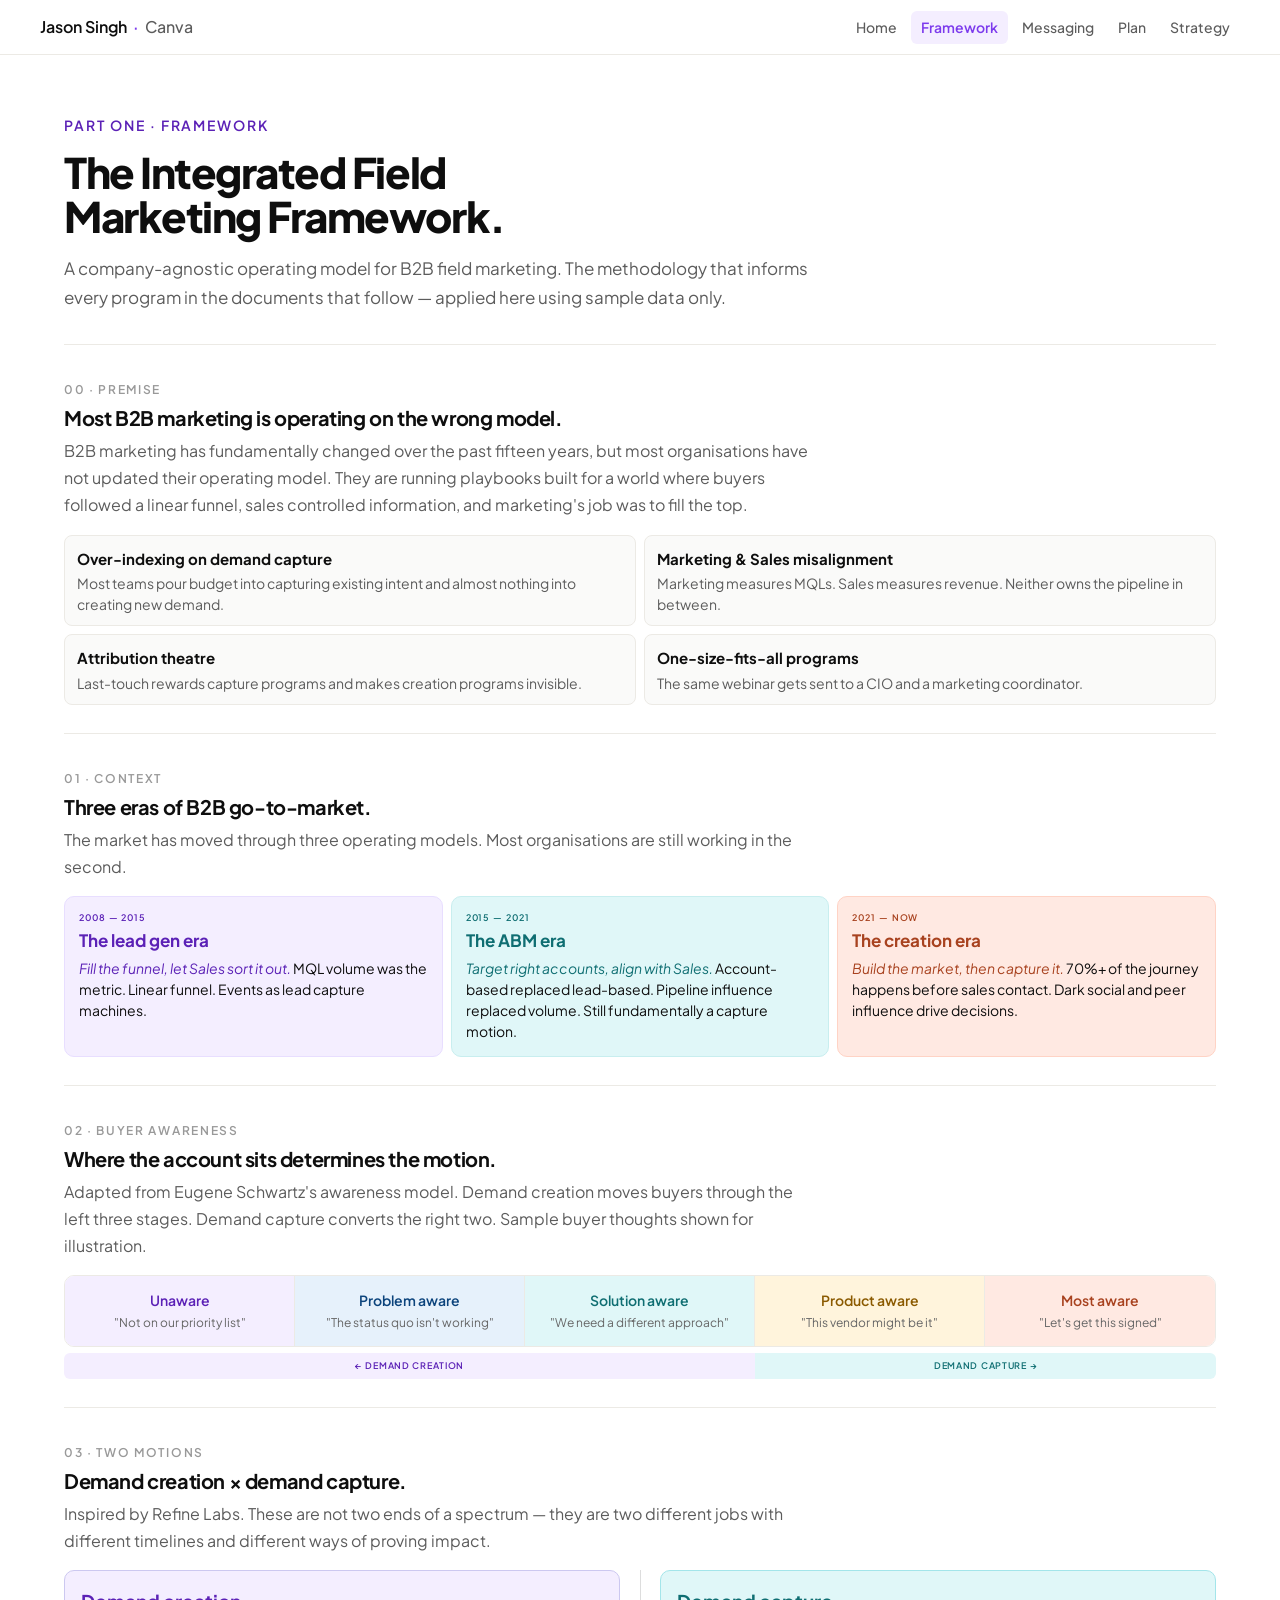
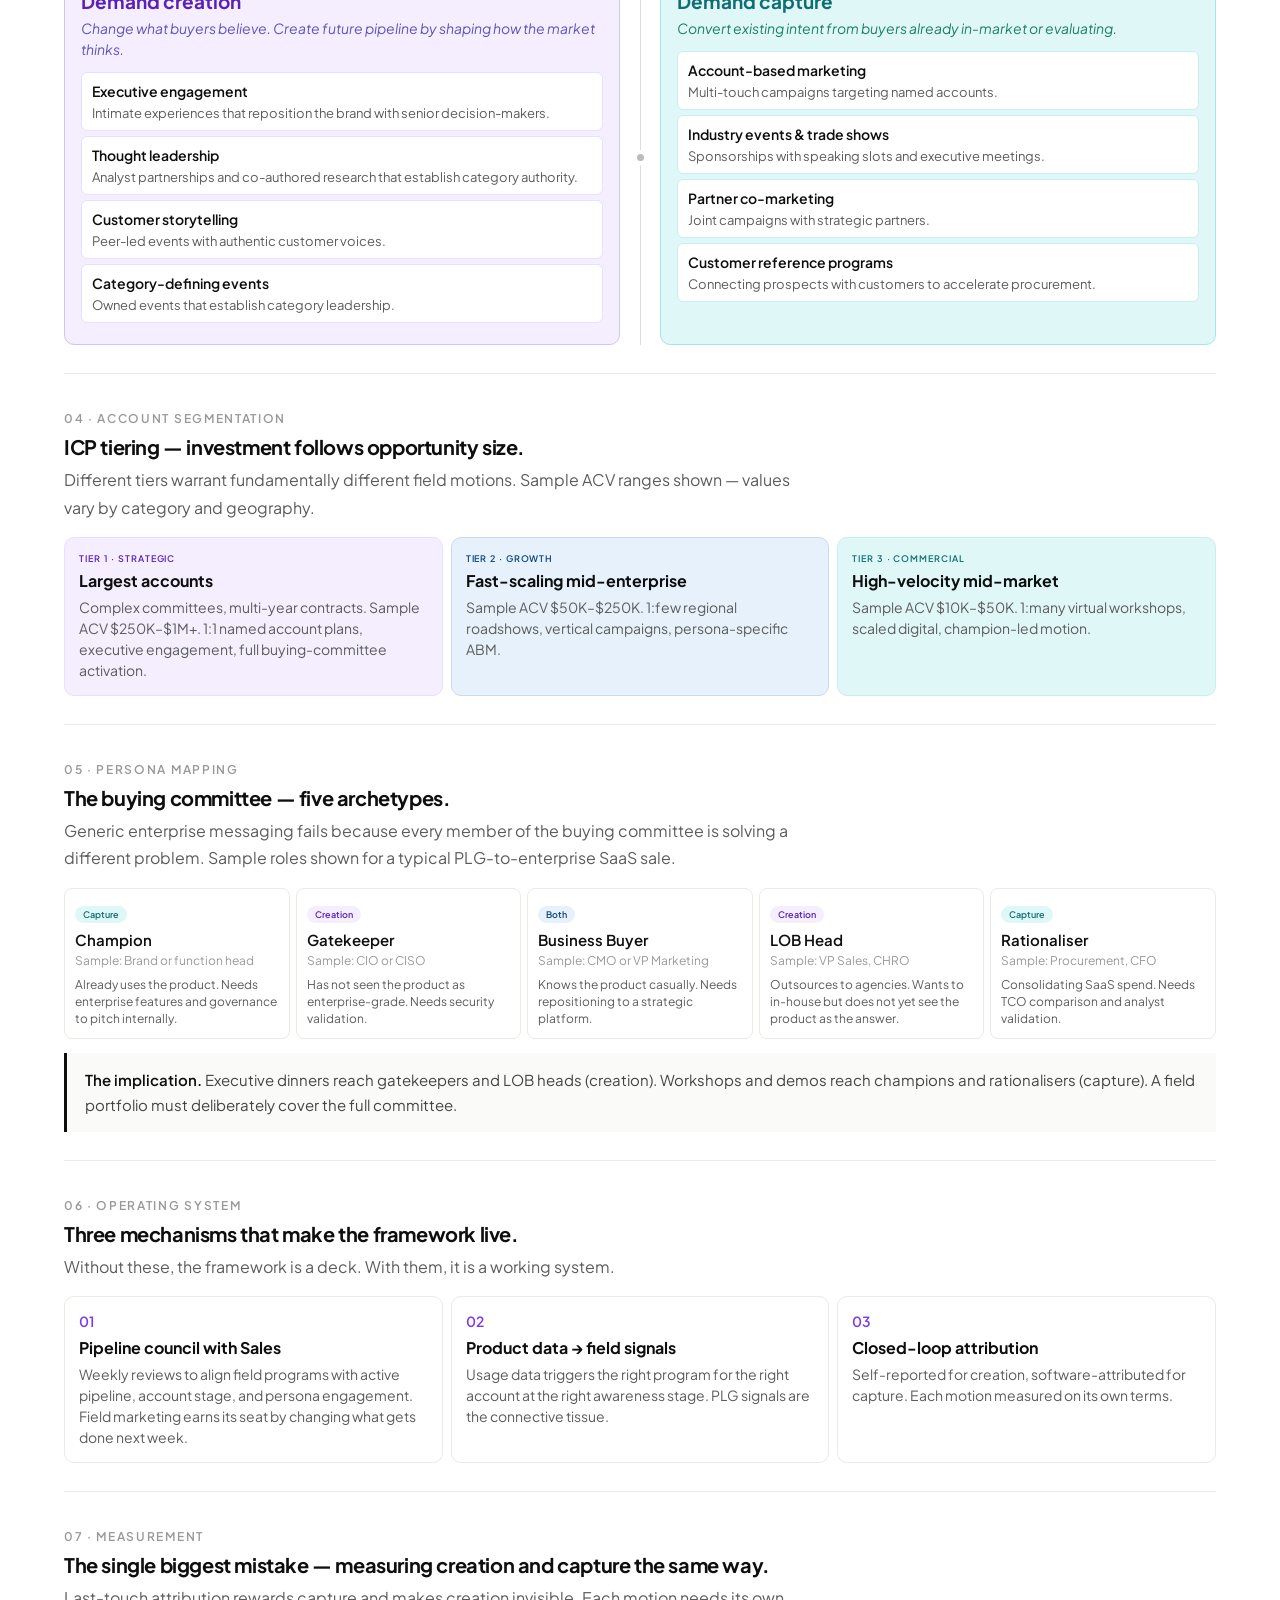
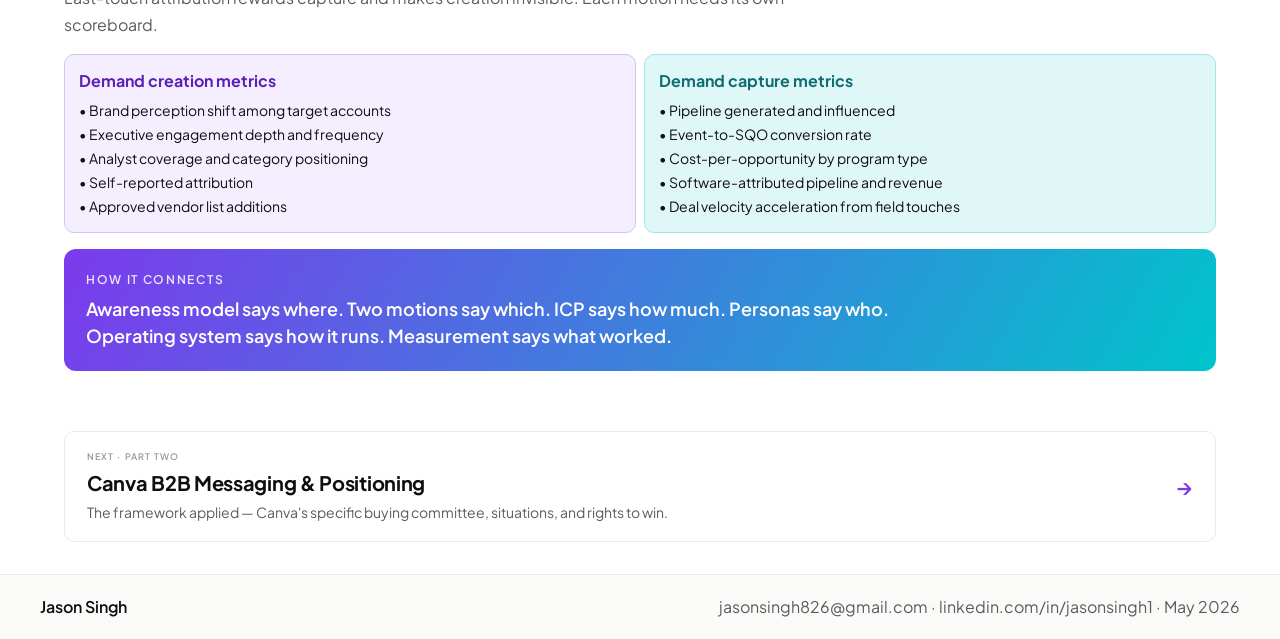
==== commit cf721708: "Add files via upload" ====
--- a/framework.html
+++ b/framework.html
@@ -11,37 +11,37 @@
 <style>
 * { box-sizing: border-box; margin: 0; padding: 0; }
 html { scroll-behavior: smooth; }
-body { font-family: 'Plus Jakarta Sans', -apple-system, sans-serif; color: #0E0E0E; background: #FFFFFF; -webkit-font-smoothing: antialiased; font-size: 14px; line-height: 1.5; }
+body { font-family: 'Plus Jakarta Sans', -apple-system, sans-serif; color: #0E0E0E; background: #FFFFFF; -webkit-font-smoothing: antialiased; font-size: 17px; line-height: 1.5; }
 a { text-decoration: none; color: inherit; }
 p { line-height: 1.65; }
 nav { background: rgba(255,255,255,0.95); backdrop-filter: blur(12px); -webkit-backdrop-filter: blur(12px); border-bottom: 1px solid #ECEAE5; padding: 0 24px; position: sticky; top: 0; z-index: 100; }
-nav .nav-inner { max-width: 960px; margin: 0 auto; display: flex; align-items: center; justify-content: space-between; height: 54px; }
-nav .brand { font-size: 13px; font-weight: 600; color: #0E0E0E; }
+nav .nav-inner { max-width: 1200px; margin: 0 auto; display: flex; align-items: center; justify-content: space-between; height: 54px; }
+nav .brand { font-size: 16px; font-weight: 600; color: #0E0E0E; }
 nav .brand .dot { color: #7C3AED; margin: 0 6px; }
 nav .brand .sub { color: #5C5C5C; font-weight: 500; }
 nav .links { display: flex; gap: 4px; }
-nav .links a { font-size: 11px; font-weight: 500; color: #5C5C5C; padding: 6px 10px; border-radius: 6px; transition: all 0.15s; }
+nav .links a { font-size: 14px; font-weight: 500; color: #5C5C5C; padding: 6px 10px; border-radius: 6px; transition: all 0.15s; }
 nav .links a:hover { background: #F4EEFF; color: #5B21B6; }
 nav .links a.active { background: #F4EEFF; color: #7C3AED; font-weight: 600; }
-main { max-width: 960px; margin: 0 auto; padding: 0 24px; }
+main { max-width: 1200px; margin: 0 auto; padding: 0 24px; }
 .hero { padding: 60px 0 32px 0; border-bottom: 1px solid #ECEAE5; }
-.eyebrow { font-size: 11px; font-weight: 600; letter-spacing: 0.14em; text-transform: uppercase; color: #5B21B6; margin-bottom: 14px; }
+.eyebrow { font-size: 14px; font-weight: 600; letter-spacing: 0.14em; text-transform: uppercase; color: #5B21B6; margin-bottom: 14px; }
 h1 { font-weight: 800; font-size: 42px; line-height: 1.05; letter-spacing: -0.035em; margin-bottom: 16px; }
-.lead { font-size: 14px; color: #5C5C5C; font-weight: 400; line-height: 1.7; max-width: 62ch; }
+.lead { font-size: 17px; color: #5C5C5C; font-weight: 400; line-height: 1.7; max-width: 62ch; }
 section.body { padding: 36px 0 28px 0; border-bottom: 1px solid #ECEAE5; }
 section.body:last-of-type { border-bottom: none; }
-.sec-num { font-size: 10px; font-weight: 600; letter-spacing: 0.14em; text-transform: uppercase; color: #999; margin-bottom: 6px; }
+.sec-num { font-size: 12px; font-weight: 600; letter-spacing: 0.14em; text-transform: uppercase; color: #999; margin-bottom: 6px; }
 .sec-title { font-size: 20px; font-weight: 700; letter-spacing: -0.02em; margin-bottom: 6px; line-height: 1.3; }
-.sec-desc { font-size: 13px; color: #5C5C5C; line-height: 1.7; max-width: 62ch; margin-bottom: 16px; }
+.sec-desc { font-size: 16px; color: #5C5C5C; line-height: 1.7; max-width: 62ch; margin-bottom: 16px; }
 .boxes-2 { display: grid; grid-template-columns: 1fr 1fr; gap: 8px; }
 .boxes-3 { display: grid; grid-template-columns: 1fr 1fr 1fr; gap: 8px; }
 .box-flat { padding: 10px 12px; background: #FAFAF9; border: 1px solid #ECEAE5; border-radius: 8px; }
-.box-flat strong { font-size: 12px; }
-.box-flat .desc { font-size: 11.5px; color: #5C5C5C; margin-top: 2px; line-height: 1.5; }
+.box-flat strong { font-size: 15px; }
+.box-flat .desc { font-size: 14px; color: #5C5C5C; margin-top: 2px; line-height: 1.5; }
 .era-card { border-radius: 10px; padding: 14px; }
 .era-card .when { font-size: 9px; font-weight: 600; letter-spacing: 0.1em; margin-bottom: 4px; }
-.era-card .name { font-size: 14px; font-weight: 700; margin-bottom: 4px; }
-.era-card p { font-size: 11.5px; color: #0E0E0E; line-height: 1.5; }
+.era-card .name { font-size: 17px; font-weight: 700; margin-bottom: 4px; }
+.era-card p { font-size: 14px; color: #0E0E0E; line-height: 1.5; }
 .era-card.violet { background: #F4EEFF; border: 1px solid #E8DEFF; }
 .era-card.violet .when, .era-card.violet .name, .era-card.violet em { color: #5B21B6; }
 .era-card.teal { background: #E0F7F8; border: 1px solid #C8EEEF; }
@@ -52,14 +52,14 @@
 .aware-strip { display: grid; grid-template-columns: repeat(5, 1fr); gap: 0; border-radius: 10px; overflow: hidden; border: 1px solid #ECEAE5; }
 .aware-strip .cell { padding: 14px 10px; text-align: center; border-right: 1px solid #ECEAE5; }
 .aware-strip .cell:last-child { border-right: none; }
-.aware-strip .stage { font-size: 11px; font-weight: 600; margin-bottom: 4px; }
-.aware-strip .quote { font-size: 10px; color: #666; line-height: 1.4; }
+.aware-strip .stage { font-size: 14px; font-weight: 600; margin-bottom: 4px; }
+.aware-strip .quote { font-size: 12px; color: #666; line-height: 1.4; }
 .motion-bar { display: grid; grid-template-columns: 3fr 2fr; gap: 0; border-radius: 6px; overflow: hidden; font-size: 9px; font-weight: 600; letter-spacing: 0.08em; text-transform: uppercase; margin-top: 6px; }
 .motion-bar div { padding: 6px 12px; text-align: center; }
 .motion-cols { display: grid; grid-template-columns: 1fr 40px 1fr; gap: 0; }
 .mot-col { border-radius: 10px; padding: 16px; }
-.mot-col h3 { font-size: 15px; font-weight: 700; margin-bottom: 2px; }
-.mot-col .sub { font-size: 11px; line-height: 1.5; margin-bottom: 12px; font-style: italic; }
+.mot-col h3 { font-size: 19px; font-weight: 700; margin-bottom: 2px; }
+.mot-col .sub { font-size: 14px; line-height: 1.5; margin-bottom: 12px; font-style: italic; }
 .mot-col.violet { background: #F4EEFF; border: 1px solid #ccc8f0; }
 .mot-col.violet h3 { color: #5B21B6; }
 .mot-col.violet .sub { color: #5e54b8; }
@@ -67,8 +67,8 @@
 .mot-col.teal h3 { color: #0F6E72; }
 .mot-col.teal .sub { color: #1a8062; }
 .tactic { background: #fff; border-radius: 6px; padding: 8px 10px; margin-bottom: 5px; }
-.tactic .name { font-size: 11.5px; font-weight: 600; }
-.tactic .desc { font-size: 10.5px; color: #5C5C5C; margin-top: 2px; line-height: 1.4; }
+.tactic .name { font-size: 14px; font-weight: 600; }
+.tactic .desc { font-size: 13px; color: #5C5C5C; margin-top: 2px; line-height: 1.4; }
 .mot-col.violet .tactic { border: 1px solid #E8DEFF; }
 .mot-col.teal .tactic { border: 1px solid #C8EEEF; }
 .connector { display: flex; flex-direction: column; align-items: center; justify-content: center; gap: 4px; }
@@ -76,8 +76,8 @@
 .connector .dot { width: 7px; height: 7px; border-radius: 50%; background: #bbb; }
 .tier-card { border-radius: 10px; padding: 14px; }
 .tier-card .label { font-size: 9px; font-weight: 600; letter-spacing: 0.1em; margin-bottom: 4px; }
-.tier-card .name { font-size: 13px; font-weight: 700; margin-bottom: 4px; }
-.tier-card .desc { font-size: 11px; color: #5C5C5C; line-height: 1.5; }
+.tier-card .name { font-size: 16px; font-weight: 700; margin-bottom: 4px; }
+.tier-card .desc { font-size: 14px; color: #5C5C5C; line-height: 1.5; }
 .tier-card.violet { background: #F4EEFF; border: 1px solid #E8DEFF; }
 .tier-card.violet .label { color: #5B21B6; }
 .tier-card.blue { background: #E6F1FB; border: 1px solid #C8DCEC; }
@@ -90,35 +90,35 @@
 .persona-card .badge.cap { background: #E0F7F8; color: #0F6E72; }
 .persona-card .badge.cre { background: #F4EEFF; color: #5B21B6; }
 .persona-card .badge.both { background: #E6F1FB; color: #0C447C; }
-.persona-card .name { font-size: 12px; font-weight: 600; }
-.persona-card .role { font-size: 10px; color: #999; margin-bottom: 6px; }
-.persona-card .what { font-size: 10px; color: #5C5C5C; line-height: 1.45; }
-.insight { padding: 14px 18px; border-left: 3px solid #0E0E0E; background: #FAFAF9; font-size: 12px; color: #444; line-height: 1.7; margin-top: 14px; }
+.persona-card .name { font-size: 15px; font-weight: 600; }
+.persona-card .role { font-size: 12px; color: #999; margin-bottom: 6px; }
+.persona-card .what { font-size: 12px; color: #5C5C5C; line-height: 1.45; }
+.insight { padding: 14px 18px; border-left: 3px solid #0E0E0E; background: #FAFAF9; font-size: 15px; color: #444; line-height: 1.7; margin-top: 14px; }
 .insight b { color: #0E0E0E; font-weight: 600; }
 .os-card { border: 1px solid #ECEAE5; border-radius: 10px; padding: 14px; }
-.os-card .num-tag { font-size: 11px; font-weight: 600; color: #7C3AED; margin-bottom: 4px; }
-.os-card .name { font-size: 13px; font-weight: 700; margin-bottom: 4px; }
-.os-card p { font-size: 11px; color: #5C5C5C; line-height: 1.5; }
+.os-card .num-tag { font-size: 14px; font-weight: 600; color: #7C3AED; margin-bottom: 4px; }
+.os-card .name { font-size: 16px; font-weight: 700; margin-bottom: 4px; }
+.os-card p { font-size: 14px; color: #5C5C5C; line-height: 1.5; }
 .measure-cols { display: grid; grid-template-columns: 1fr 1fr; gap: 8px; }
 .measure-card { border-radius: 10px; padding: 14px; }
-.measure-card .name { font-size: 13px; font-weight: 700; margin-bottom: 6px; }
-.measure-card .list { font-size: 11.5px; color: #0E0E0E; line-height: 1.7; }
+.measure-card .name { font-size: 16px; font-weight: 700; margin-bottom: 6px; }
+.measure-card .list { font-size: 14px; color: #0E0E0E; line-height: 1.7; }
 .measure-card.violet { background: #F4EEFF; border: 1px solid #ccc8f0; }
 .measure-card.violet .name { color: #5B21B6; }
 .measure-card.teal { background: #E0F7F8; border: 1px solid #a3e5ea; }
 .measure-card.teal .name { color: #0F6E72; }
 .connect-block { background: linear-gradient(120deg, #7C3AED 0%, #00C4CC 100%); border-radius: 12px; padding: 22px; color: #fff; margin: 16px 0; }
-.connect-block .kicker { font-size: 10px; font-weight: 600; letter-spacing: 0.14em; text-transform: uppercase; color: rgba(255,255,255,0.85); margin-bottom: 6px; }
-.connect-block p { font-size: 14.5px; font-weight: 600; line-height: 1.5; color: #fff; max-width: 64ch; }
+.connect-block .kicker { font-size: 12px; font-weight: 600; letter-spacing: 0.14em; text-transform: uppercase; color: rgba(255,255,255,0.85); margin-bottom: 6px; }
+.connect-block p { font-size: 18px; font-weight: 600; line-height: 1.5; color: #fff; max-width: 64ch; }
 .next-cta { display: block; padding: 18px 22px; border: 1px solid #ECEAE5; border-radius: 10px; color: #0E0E0E; margin: 16px 0 32px 0; }
 .next-cta:hover { background: #FAFAF9; }
 .next-cta .row { display: flex; justify-content: space-between; align-items: center; }
 .next-cta .label { font-size: 9px; font-weight: 600; letter-spacing: 0.12em; text-transform: uppercase; color: #999; margin-bottom: 4px; }
-.next-cta .title { font-size: 16px; font-weight: 700; letter-spacing: -0.015em; }
-.next-cta .desc { font-size: 11px; color: #5C5C5C; margin-top: 4px; }
+.next-cta .title { font-size: 20px; font-weight: 700; letter-spacing: -0.015em; }
+.next-cta .desc { font-size: 14px; color: #5C5C5C; margin-top: 4px; }
 .next-cta .arrow { font-size: 22px; font-weight: 600; color: #7C3AED; }
 .site-footer { border-top: 1px solid #ECEAE5; background: #FAFAF9; padding: 20px 24px; }
-.site-footer .footer-inner { max-width: 960px; margin: 0 auto; display: flex; justify-content: space-between; align-items: center; gap: 16px; flex-wrap: wrap; font-size: 13px; }
+.site-footer .footer-inner { max-width: 1200px; margin: 0 auto; display: flex; justify-content: space-between; align-items: center; gap: 16px; flex-wrap: wrap; font-size: 16px; }
 .site-footer .name { font-weight: 600; color: #0E0E0E; }
 .site-footer .meta { color: #5C5C5C; font-weight: 400; }
 @media (max-width: 700px) { h1 { font-size: 30px; } .boxes-2, .boxes-3, .measure-cols, .motion-cols, .persona-grid { grid-template-columns: 1fr; } .motion-cols .connector { display: none; } .aware-strip { grid-template-columns: 1fr; } .aware-strip .cell { border-right: none; border-bottom: 1px solid #ECEAE5; } nav .links { display: none; } }
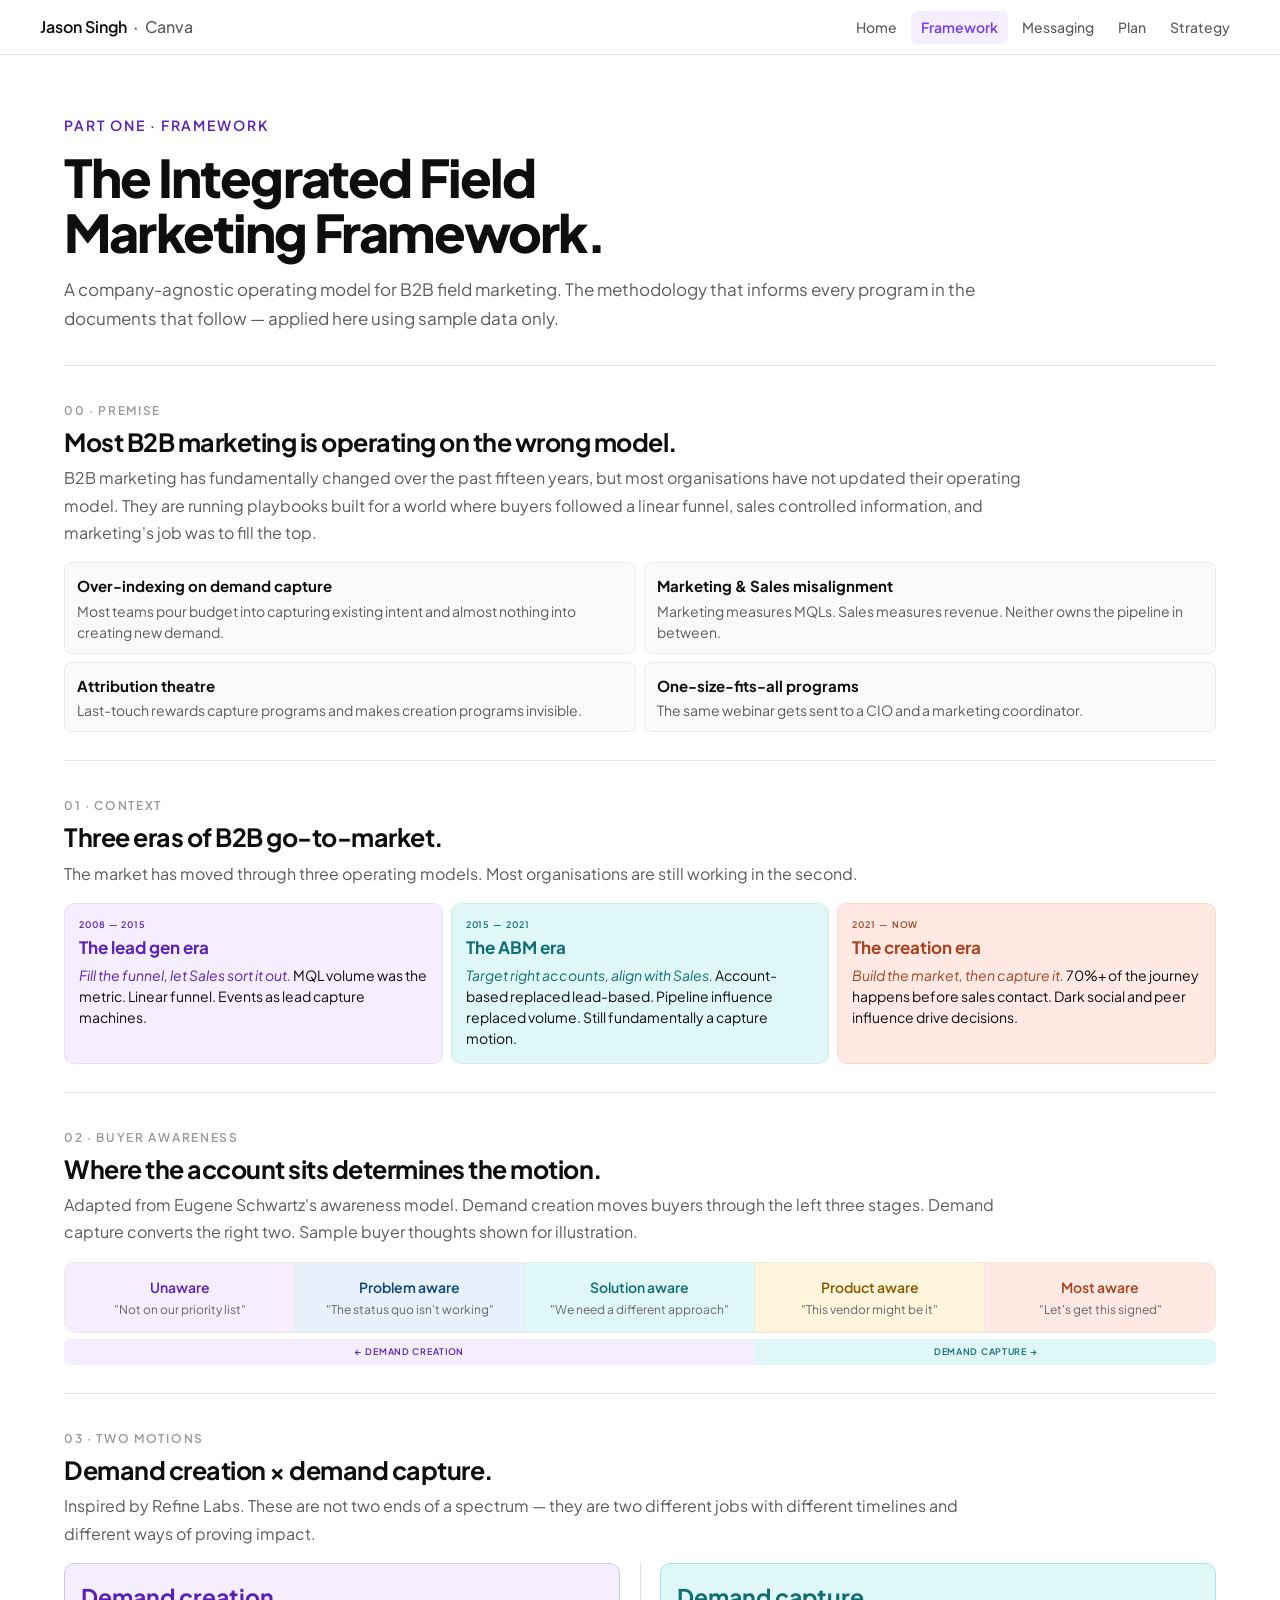
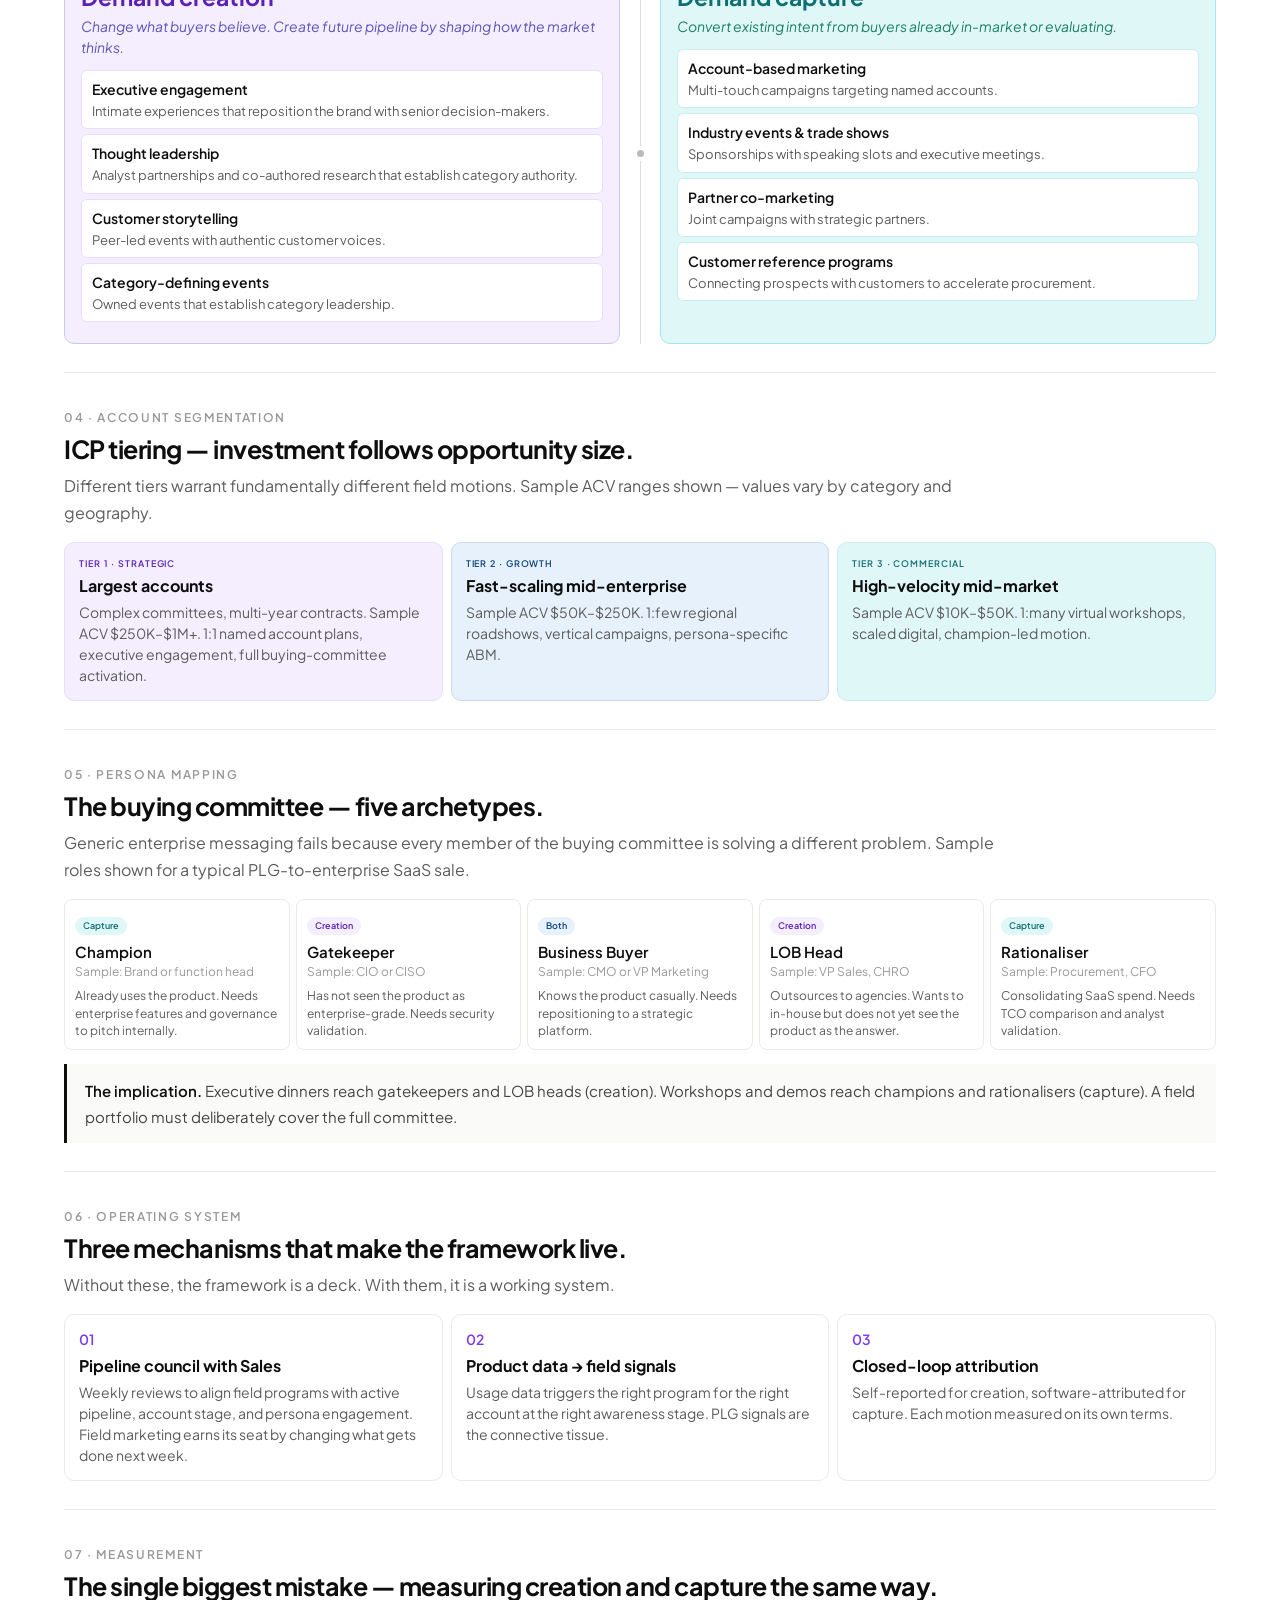
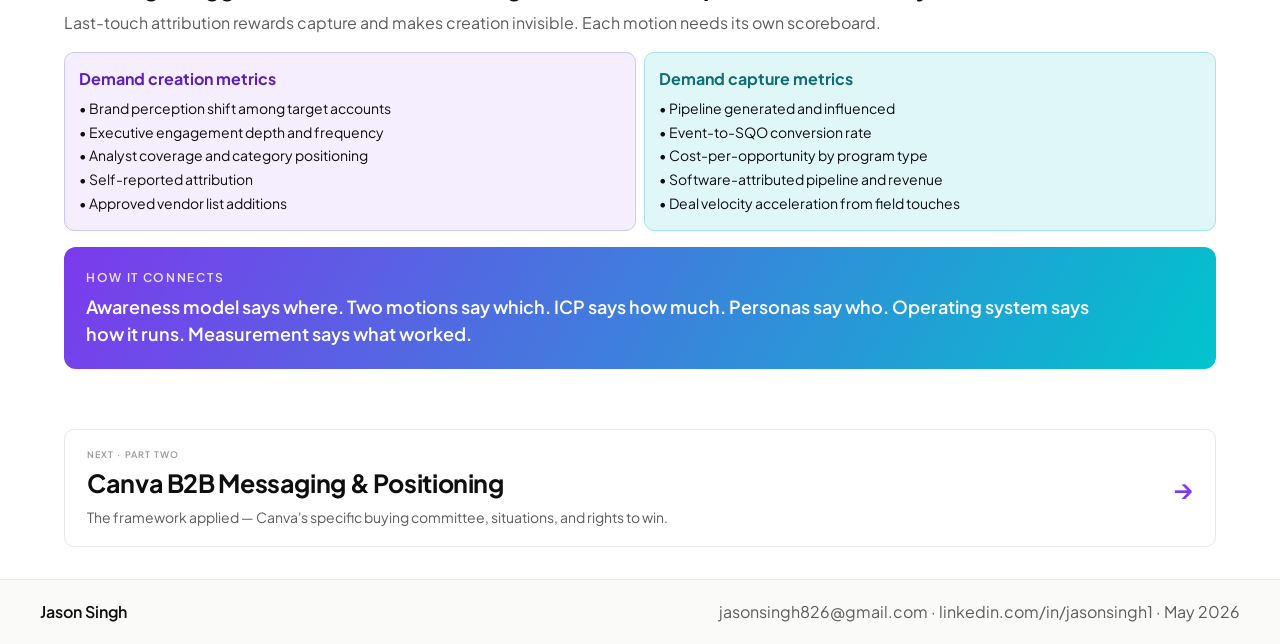
==== commit 258c469d: "Add files via upload" ====
--- a/framework.html
+++ b/framework.html
@@ -26,13 +26,13 @@
 main { max-width: 1200px; margin: 0 auto; padding: 0 24px; }
 .hero { padding: 60px 0 32px 0; border-bottom: 1px solid #ECEAE5; }
 .eyebrow { font-size: 14px; font-weight: 600; letter-spacing: 0.14em; text-transform: uppercase; color: #5B21B6; margin-bottom: 14px; }
-h1 { font-weight: 800; font-size: 42px; line-height: 1.05; letter-spacing: -0.035em; margin-bottom: 16px; }
-.lead { font-size: 17px; color: #5C5C5C; font-weight: 400; line-height: 1.7; max-width: 62ch; }
+h1 { font-weight: 800; font-size: 52px; line-height: 1.05; letter-spacing: -0.035em; margin-bottom: 16px; }
+.lead { font-size: 17px; color: #5C5C5C; font-weight: 400; line-height: 1.7; max-width: 80ch; }
 section.body { padding: 36px 0 28px 0; border-bottom: 1px solid #ECEAE5; }
 section.body:last-of-type { border-bottom: none; }
 .sec-num { font-size: 12px; font-weight: 600; letter-spacing: 0.14em; text-transform: uppercase; color: #999; margin-bottom: 6px; }
-.sec-title { font-size: 20px; font-weight: 700; letter-spacing: -0.02em; margin-bottom: 6px; line-height: 1.3; }
-.sec-desc { font-size: 16px; color: #5C5C5C; line-height: 1.7; max-width: 62ch; margin-bottom: 16px; }
+.sec-title { font-size: 25px; font-weight: 700; letter-spacing: -0.02em; margin-bottom: 6px; line-height: 1.3; }
+.sec-desc { font-size: 16px; color: #5C5C5C; line-height: 1.7; max-width: 80ch; margin-bottom: 16px; }
 .boxes-2 { display: grid; grid-template-columns: 1fr 1fr; gap: 8px; }
 .boxes-3 { display: grid; grid-template-columns: 1fr 1fr 1fr; gap: 8px; }
 .box-flat { padding: 10px 12px; background: #FAFAF9; border: 1px solid #ECEAE5; border-radius: 8px; }
@@ -58,7 +58,7 @@
 .motion-bar div { padding: 6px 12px; text-align: center; }
 .motion-cols { display: grid; grid-template-columns: 1fr 40px 1fr; gap: 0; }
 .mot-col { border-radius: 10px; padding: 16px; }
-.mot-col h3 { font-size: 19px; font-weight: 700; margin-bottom: 2px; }
+.mot-col h3 { font-size: 23px; font-weight: 700; margin-bottom: 2px; }
 .mot-col .sub { font-size: 14px; line-height: 1.5; margin-bottom: 12px; font-style: italic; }
 .mot-col.violet { background: #F4EEFF; border: 1px solid #ccc8f0; }
 .mot-col.violet h3 { color: #5B21B6; }
@@ -109,19 +109,19 @@
 .measure-card.teal .name { color: #0F6E72; }
 .connect-block { background: linear-gradient(120deg, #7C3AED 0%, #00C4CC 100%); border-radius: 12px; padding: 22px; color: #fff; margin: 16px 0; }
 .connect-block .kicker { font-size: 12px; font-weight: 600; letter-spacing: 0.14em; text-transform: uppercase; color: rgba(255,255,255,0.85); margin-bottom: 6px; }
-.connect-block p { font-size: 18px; font-weight: 600; line-height: 1.5; color: #fff; max-width: 64ch; }
+.connect-block p { font-size: 18px; font-weight: 600; line-height: 1.5; color: #fff; max-width: 80ch; }
 .next-cta { display: block; padding: 18px 22px; border: 1px solid #ECEAE5; border-radius: 10px; color: #0E0E0E; margin: 16px 0 32px 0; }
 .next-cta:hover { background: #FAFAF9; }
 .next-cta .row { display: flex; justify-content: space-between; align-items: center; }
 .next-cta .label { font-size: 9px; font-weight: 600; letter-spacing: 0.12em; text-transform: uppercase; color: #999; margin-bottom: 4px; }
-.next-cta .title { font-size: 20px; font-weight: 700; letter-spacing: -0.015em; }
+.next-cta .title { font-size: 25px; font-weight: 700; letter-spacing: -0.015em; }
 .next-cta .desc { font-size: 14px; color: #5C5C5C; margin-top: 4px; }
-.next-cta .arrow { font-size: 22px; font-weight: 600; color: #7C3AED; }
+.next-cta .arrow { font-size: 27px; font-weight: 600; color: #7C3AED; }
 .site-footer { border-top: 1px solid #ECEAE5; background: #FAFAF9; padding: 20px 24px; }
 .site-footer .footer-inner { max-width: 1200px; margin: 0 auto; display: flex; justify-content: space-between; align-items: center; gap: 16px; flex-wrap: wrap; font-size: 16px; }
 .site-footer .name { font-weight: 600; color: #0E0E0E; }
 .site-footer .meta { color: #5C5C5C; font-weight: 400; }
-@media (max-width: 700px) { h1 { font-size: 30px; } .boxes-2, .boxes-3, .measure-cols, .motion-cols, .persona-grid { grid-template-columns: 1fr; } .motion-cols .connector { display: none; } .aware-strip { grid-template-columns: 1fr; } .aware-strip .cell { border-right: none; border-bottom: 1px solid #ECEAE5; } nav .links { display: none; } }
+@media (max-width: 700px) { h1 { font-size: 36px; } .boxes-2, .boxes-3, .measure-cols, .motion-cols, .persona-grid { grid-template-columns: 1fr; } .motion-cols .connector { display: none; } .aware-strip { grid-template-columns: 1fr; } .aware-strip .cell { border-right: none; border-bottom: 1px solid #ECEAE5; } nav .links { display: none; } }
 </style>
 </head>
 <body>
